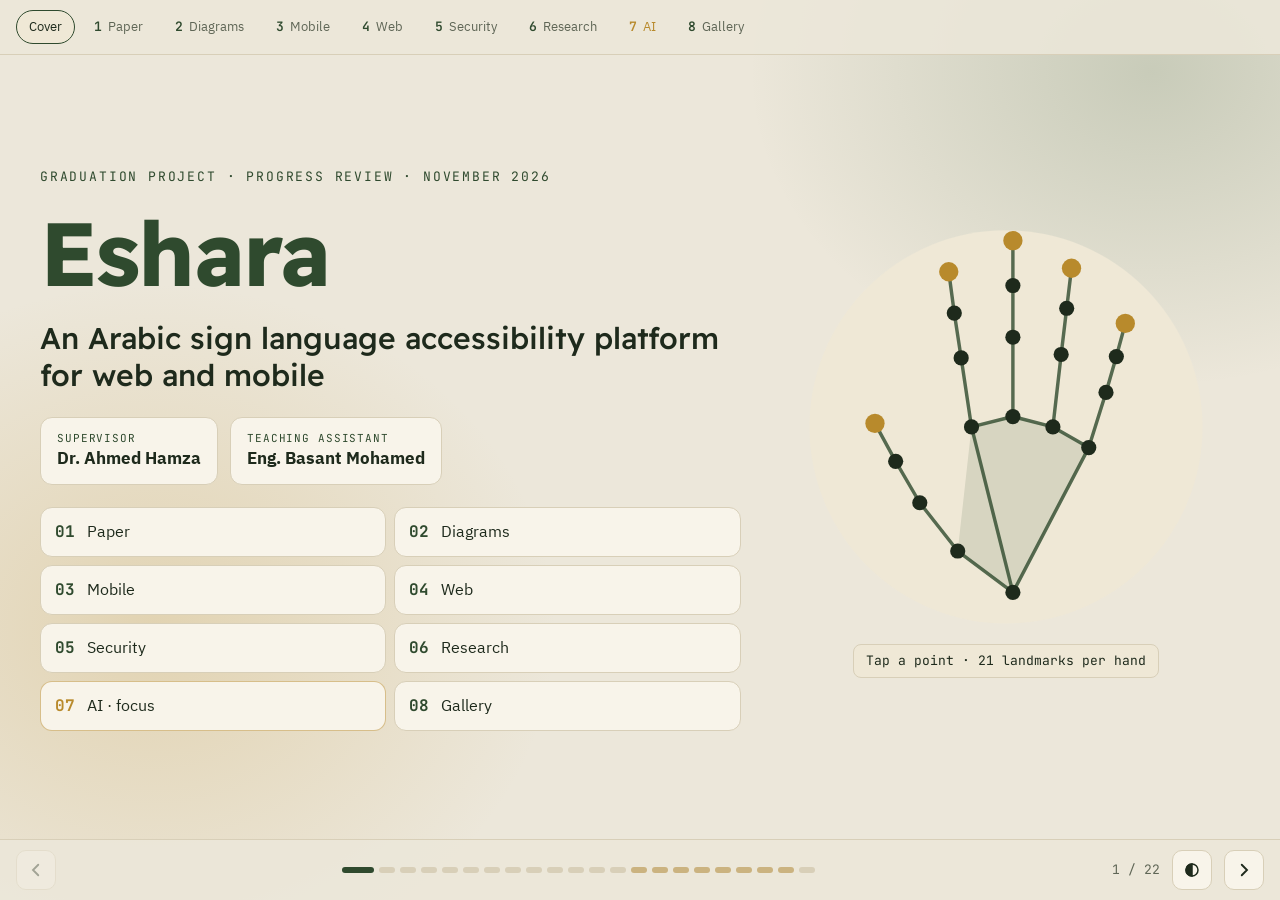
==== index.html @ 84406c4d "Upload Eshara Progress Review" ====
<!doctype html><html><head><meta charset=utf8><meta name=viewport content="width=device-width,initial-scale=1,viewport-fit=cover"><style>:root{color-scheme:light;box-sizing:border-box;padding-top:env(safe-area-inset-top,0px);padding-bottom:env(safe-area-inset-bottom,0px)}html{scroll-padding-top:env(safe-area-inset-top,0px)}body{margin:0;padding:0;font:14px -apple-system,BlinkMacSystemFont,sans-serif;background:#fff;color:#000}img{max-width:100%}[hidden]:not([hidden=until-found i]){display:none!important}</style></head><body>
<title>Eshara Progress Review</title>
<meta name="claude:viewport-fit-sides" content="cover">
<link rel="preconnect" href="https://fonts.googleapis.com">
<link rel="stylesheet" href="https://fonts.googleapis.com/css2?family=Readex+Pro:wght@400;500;600;700&family=IBM+Plex+Sans+Arabic:wght@400;500;600;700&family=JetBrains+Mono:wght@400;600&display=swap">
<style>
/* Colors and type follow the Eshara app theme (olive, gold, cream; dark mode near-black with gold). Layout: a deck of full-screen stages grouped into 7 parts; part tabs on top, control rail below. Landmark-dot motif from MediaPipe's 21 hand points. Light and dark follow the viewer setting; prints one slide per page. */
:root{
  --ink:#ECE7DA; --panel:#F8F4EA; --panel-2:#EFE8D6; --line:#D8CFB8;
  --fg:#1E2A1C; --muted:#5F6656; --teal:#2F4A2E; --teal-deep:#4A6A45; --slate:#B5AC95;
  --amber:#B88A2C; --rose:#C2412F; --paper:#FFFDF7;
  --cta:#2F4A2E; --cta-fg:#F8F4EA; --glow1:rgba(201,164,84,.30); --glow2:rgba(74,106,69,.22);
  --display:"Readex Pro","Trebuchet MS",sans-serif;
  --body:"IBM Plex Sans Arabic","Segoe UI",Arial,sans-serif;
  --mono:"JetBrains Mono","Courier New",monospace;
  color-scheme:light;
}
@media (prefers-color-scheme: dark){:root:not([data-theme="light"]){
  --ink:#0E0E0C; --panel:#181815; --panel-2:#211F1A; --line:#34322A;
  --fg:#F2EEE3; --muted:#A9A391; --teal:#A9C29A; --teal-deep:#6F8C63; --slate:#4A473C;
  --amber:#D9B865; --rose:#F0806F; --paper:#F6F1E4;
  --cta:#D9B865; --cta-fg:#15140F; --glow1:rgba(160,132,62,.30); --glow2:rgba(70,92,58,.28); color-scheme:dark}}
:root[data-theme="dark"]{
  --ink:#0E0E0C; --panel:#181815; --panel-2:#211F1A; --line:#34322A;
  --fg:#F2EEE3; --muted:#A9A391; --teal:#A9C29A; --teal-deep:#6F8C63; --slate:#4A473C;
  --amber:#D9B865; --rose:#F0806F; --paper:#F6F1E4;
  --cta:#D9B865; --cta-fg:#15140F; --glow1:rgba(160,132,62,.30); --glow2:rgba(70,92,58,.28); color-scheme:dark}
html,body{height:100%}
body{background:var(--ink);color:var(--fg);font-family:var(--body);font-size:16px;line-height:1.5;overflow:hidden}
*{box-sizing:border-box}
[hidden]{display:none!important}
button{font:inherit;color:inherit;cursor:pointer}
:focus-visible{outline:2px solid var(--amber);outline-offset:3px;border-radius:6px}
img{max-width:100%}

.deck{position:relative;height:100%;display:flex;flex-direction:column;background:radial-gradient(ellipse 45% 55% at 12% 70%,var(--glow1),transparent 70%),radial-gradient(ellipse 45% 50% at 90% 8%,var(--glow2),transparent 70%),var(--ink)}
.parts{display:flex;gap:6px;overflow-x:auto;scrollbar-width:none;border-bottom:1px solid var(--line);background:color-mix(in srgb,var(--ink) 88%,transparent);
  padding-block:10px;padding-left:max(16px,env(safe-area-inset-left,0px));padding-right:max(16px,env(safe-area-inset-right,0px))}
.parts::-webkit-scrollbar{display:none}
.part{flex:none;border:1px solid transparent;background:none;border-radius:999px;padding:6px 12px;font-size:13px;color:var(--muted);white-space:nowrap}
.part b{font-family:var(--mono);font-weight:600;margin-right:6px;color:var(--teal)}
.part:hover{border-color:var(--line)}
.part.on{background:var(--panel-2);border-color:var(--teal);color:var(--fg)}
.part.ai{color:var(--amber)}
.part.ai b{color:var(--amber)}
.stage{flex:1;position:relative;min-height:0}
.slide{position:absolute;inset:0;overflow-y:auto;overflow-x:hidden;
  padding-block:clamp(22px,4vh,52px) 32px;
  padding-left:max(16px,env(safe-area-inset-left,0px));padding-right:max(16px,env(safe-area-inset-right,0px));
  opacity:0;visibility:hidden;transform:translateY(10px);transition:opacity .4s ease,transform .4s ease,visibility 0s linear .4s}
.slide.on{opacity:1;visibility:visible;transform:none;transition:opacity .4s ease,transform .4s ease}
.wrap{max-width:1200px;margin-inline:auto;display:flex;flex-direction:column;gap:clamp(16px,2.6vh,28px);min-height:100%}
.eyebrow{font-family:var(--mono);font-size:13px;letter-spacing:.14em;text-transform:uppercase;color:var(--teal)}
.eyebrow.ai{color:var(--amber)}
h1,h2,h3{margin:0;text-wrap:balance}
h1{font-family:var(--display);font-weight:800;font-size:clamp(40px,7vw,96px);line-height:1;letter-spacing:-.02em}
h2{font-family:var(--display);font-weight:700;font-size:clamp(24px,3.3vw,42px);line-height:1.12;letter-spacing:-.01em}
h3{font-weight:700;font-size:18px}
p{margin:0}
.lede{color:var(--muted);font-size:clamp(16px,1.5vw,19px);max-width:66ch}
.muted{color:var(--muted)}
.mono{font-family:var(--mono)}
.panel{background:color-mix(in srgb,var(--panel) 82%,transparent);border:1px solid var(--line);border-radius:18px;padding:20px;min-width:0;backdrop-filter:blur(14px);-webkit-backdrop-filter:blur(14px)}
.head{display:flex;justify-content:space-between;align-items:end;gap:16px;flex-wrap:wrap}
.hint{font-family:var(--mono);font-size:12px;color:var(--muted);display:flex;gap:8px;align-items:center}
.hint::before{content:"";width:8px;height:8px;border-radius:50%;background:var(--amber);box-shadow:0 0 0 4px color-mix(in srgb,var(--amber) 18%,transparent);flex:none}
.chip{display:inline-flex;align-items:center;gap:6px;border:1px solid var(--line);background:transparent;border-radius:999px;padding:6px 12px;font-size:13px;color:var(--muted);transition:background .2s,color .2s,border-color .2s}
.chip[aria-pressed="true"]{background:var(--cta);color:var(--cta-fg);border-color:var(--cta);font-weight:700}
.chip:hover{border-color:var(--teal)}
.filters{display:flex;gap:8px;flex-wrap:wrap}
.tag{display:inline-block;font-family:var(--mono);font-size:11px;letter-spacing:.06em;text-transform:uppercase;padding:3px 8px;border-radius:999px;background:color-mix(in srgb,var(--teal) 14%,transparent);color:var(--teal);white-space:nowrap}
.tag.warn{background:color-mix(in srgb,var(--amber) 16%,transparent);color:var(--amber)}
.tag.off{background:color-mix(in srgb,var(--rose) 14%,transparent);color:var(--rose)}
.btn{background:var(--cta);color:var(--cta-fg);border:0;border-radius:10px;padding:10px 16px;font-weight:700}
.btn.ghost{background:transparent;color:var(--fg);border:1px solid var(--line)}
.btn:hover{filter:brightness(1.08)}
.btn:disabled{opacity:.4;cursor:default}
code{font-family:var(--mono);font-size:.88em;background:var(--ink);border:1px solid var(--line);padding:1px 6px;border-radius:6px;color:var(--teal);overflow-wrap:anywhere}
.g2{display:grid;grid-template-columns:1fr 1fr;gap:16px}
.g3{display:grid;grid-template-columns:repeat(3,1fr);gap:14px}
.g4{display:grid;grid-template-columns:repeat(4,1fr);gap:14px}
.g2>*,.g3>*,.g4>*{min-width:0}
@media (max-width:900px){.g3,.g4{grid-template-columns:repeat(2,1fr)}}
@media (max-width:700px){.g2,.g3,.g4{grid-template-columns:1fr}}
.shot{border-radius:12px;border:1px solid var(--line);display:block;width:100%;height:auto;background:var(--paper);cursor:zoom-in}
.cap{font-family:var(--mono);font-size:12px;color:var(--muted);margin-top:6px}

/* rail */
.rail{display:flex;align-items:center;gap:12px;border-top:1px solid var(--line);background:color-mix(in srgb,var(--ink) 88%,transparent);
  padding-block:10px calc(10px + env(safe-area-inset-bottom,0px));
  padding-left:max(16px,env(safe-area-inset-left,0px));padding-right:max(16px,env(safe-area-inset-right,0px))}
.navbtn{width:40px;height:40px;border-radius:10px;border:1px solid var(--line);background:var(--panel);display:grid;place-items:center;flex:none}
.navbtn:hover{border-color:var(--teal)}
.navbtn:disabled{opacity:.35;cursor:default}
.dots{flex:1;display:flex;gap:5px;align-items:center;justify-content:center;min-width:0;flex-wrap:wrap}
.dot{width:16px;height:6px;border-radius:3px;border:0;background:var(--line);padding:0;transition:background .25s,width .25s}
.dot.on{background:var(--teal);width:32px}
.dot.ai{background:color-mix(in srgb,var(--amber) 40%,var(--line))}
.dot.ai.on{background:var(--amber)}
.count{font-family:var(--mono);font-size:13px;color:var(--muted);min-width:60px;text-align:right}
@media (max-width:640px){.dot{width:8px}.dot.on{width:18px}}

/* cover */
.cover{display:grid;grid-template-columns:1.2fr .8fr;gap:32px;align-items:center;flex:1}
.cover>*{min-width:0}
@media (max-width:860px){.cover{grid-template-columns:1fr}}
.people{display:flex;gap:12px;flex-wrap:wrap}
.person{border:1px solid var(--line);background:var(--panel);border-radius:12px;padding:12px 16px}
.person span{display:block;font-family:var(--mono);font-size:11px;letter-spacing:.08em;text-transform:uppercase;color:var(--teal)}
.person b{font-size:17px}
.agenda{display:grid;grid-template-columns:repeat(2,1fr);gap:8px}
.agenda button{display:flex;gap:12px;align-items:baseline;text-align:left;background:var(--panel);border:1px solid var(--line);border-radius:12px;padding:12px 14px;transition:border-color .2s}
.agenda button:hover{border-color:var(--teal)}
.agenda b{font-family:var(--mono);color:var(--teal)}
.agenda .ai{border-color:color-mix(in srgb,var(--amber) 50%,transparent)}
.agenda .ai b{color:var(--amber)}
.handbox{position:relative;max-width:400px;width:100%;margin-inline:auto;padding-bottom:44px}
.handbox svg{width:100%;height:auto;display:block}
.lm{cursor:pointer}
.lm-label{position:absolute;left:50%;bottom:0;transform:translateX(-50%);font-family:var(--mono);font-size:13px;background:var(--panel-2);border:1px solid var(--line);padding:6px 12px;border-radius:8px;white-space:nowrap}

/* paper */
.paper{background:var(--paper);color:#13262B;border-radius:16px;padding:clamp(20px,3vw,40px);display:grid;grid-template-columns:1fr 1fr;gap:28px}
.paper>*{min-width:0}
@media (max-width:820px){.paper{grid-template-columns:1fr}}
.paper .ptitle{grid-column:1/-1;border-bottom:1px solid #C9D6D2;padding-bottom:18px;display:flex;flex-direction:column;gap:8px}
.paper .ptitle h2{font-family:var(--display);font-size:clamp(20px,2.4vw,30px);color:#0A1D22}
.paper .auth{font-size:14px;color:#3E5A60}
.paper h4{margin:0 0 6px;font-family:var(--mono);font-size:12px;letter-spacing:.1em;text-transform:uppercase;color:#1E7F75}
.paper p{font-size:15px;line-height:1.6;text-align:justify;hyphens:auto}
.kw{display:flex;gap:6px;flex-wrap:wrap;margin-top:10px}
.kw span{font-size:12px;border:1px solid #B9CBC6;border-radius:999px;padding:3px 9px;color:#2D4A50}
.col3{display:grid;grid-template-columns:repeat(3,1fr);gap:14px}
@media (max-width:860px){.col3{grid-template-columns:1fr}}
.col3 .panel ul{margin:8px 0 0;padding-left:18px;color:var(--muted)}
.col3 .panel li{margin:6px 0}
.col3 .num{font-family:var(--display);font-size:34px;font-weight:800;color:var(--teal);line-height:1}

/* diagrams */
.dview{background:#fff;border-radius:14px;border:1px solid var(--line);position:relative;overflow:hidden;height:clamp(320px,58vh,640px);cursor:grab;touch-action:none}
.dview.grab{cursor:grabbing}
.dview img{position:absolute;left:0;top:0;transform-origin:0 0;max-width:none;user-select:none;-webkit-user-drag:none}
.zoombar{position:absolute;right:12px;top:12px;display:flex;gap:6px;z-index:2}
.zoombar button{width:36px;height:36px;border-radius:8px;border:1px solid #c9d6d2;background:#fff;color:#0A1D22;font-weight:700}
.dtabs{display:flex;gap:6px;flex-wrap:wrap}
.d4grid{display:grid;grid-template-columns:1.5fr .5fr;gap:16px}
.d4grid>*{min-width:0}
@media (max-width:900px){.d4grid{grid-template-columns:1fr}}
.callouts{display:flex;flex-direction:column;gap:10px}
.callout{background:var(--panel);border:1px solid var(--line);border-radius:12px;padding:12px 14px;text-align:left;display:flex;flex-direction:column;gap:4px}
.callout b{font-size:15px}
.callout span{font-size:13px;color:var(--muted)}
.callout:hover,.callout.on{border-color:var(--amber)}
.legend-mini{display:flex;gap:14px;flex-wrap:wrap;font-size:12px;color:var(--muted)}

/* mobile */
.journey{display:flex;align-items:center;gap:8px;flex-wrap:wrap}
.jstep{background:var(--panel);border:1px solid var(--teal);border-radius:10px;padding:8px 14px;font-weight:700;font-size:14px}
.jarrow{color:var(--teal);font-family:var(--mono)}
.soon{border-style:dashed;border-color:var(--line);color:var(--muted);font-weight:500}
.done h3{display:flex;gap:10px;align-items:center}
.done ul{margin:8px 0 0;padding-left:18px;color:var(--muted);font-size:14px}
.done li{margin:5px 0}
.quality{display:flex;gap:16px;align-items:center;flex-wrap:wrap}
.quality .big{font-family:var(--display);font-weight:800;font-size:44px;color:var(--teal);line-height:1}
.sim{display:grid;grid-template-columns:1fr 1fr;gap:16px}
.sim>*{min-width:0}
@media (max-width:820px){.sim{grid-template-columns:1fr}}
.phone{background:var(--ink);border:1px solid var(--line);border-radius:24px;padding:18px;display:flex;flex-direction:column;gap:12px}
.cam{height:150px;border-radius:14px;background:radial-gradient(circle at 50% 45%,#3d4a33,#141410);display:grid;place-items:center;position:relative;overflow:hidden}
.cam .sign{font-size:64px;font-weight:700;color:#F2EEE3;transition:opacity .2s}
.cam .live{position:absolute;left:10px;top:10px;font-family:var(--mono);font-size:11px;color:var(--rose)}
.cam .conf{position:absolute;right:10px;top:10px;font-family:var(--mono);font-size:12px;background:rgba(0,0,0,.45);padding:2px 8px;border-radius:6px}
.textbox{min-height:54px;border-radius:12px;background:var(--panel);border:1px solid var(--line);padding:12px 14px;font-size:26px;direction:rtl;text-align:right;font-family:"IBM Plex Sans Arabic",Tahoma,sans-serif;letter-spacing:.04em}
.textbox:empty::before{content:"النص هنا";color:var(--line)}
.ask{display:flex;gap:8px;align-items:center;justify-content:space-between;background:color-mix(in srgb,var(--amber) 12%,transparent);border:1px solid color-mix(in srgb,var(--amber) 45%,transparent);border-radius:12px;padding:10px 12px;font-size:14px}
.tools-row{display:flex;gap:8px}
.tools-row button{flex:1;background:var(--panel);border:1px solid var(--line);border-radius:10px;padding:8px;font-size:13px}
input[type=range]{width:100%;accent-color:var(--amber)}
.zones{display:grid;grid-template-columns:50fr 30fr 20fr;height:10px;border-radius:5px;overflow:hidden;margin-top:6px}
.zones div:nth-child(1){background:var(--line)}.zones div:nth-child(2){background:var(--amber)}.zones div:nth-child(3){background:var(--teal)}
.zl{display:grid;grid-template-columns:50fr 30fr 20fr;font-family:var(--mono);font-size:11px;color:var(--muted);margin-top:4px}
.rule{display:flex;gap:12px;align-items:flex-start;padding:10px 0;border-bottom:1px solid var(--line)}
.rule:last-child{border-bottom:0}
.rule b{display:block;font-size:15px}
.rule span{font-size:13px;color:var(--muted)}
.rule i{font-style:normal;font-family:var(--mono);color:var(--teal);font-size:13px;min-width:26px}

/* web */
.secs{display:grid;grid-template-columns:repeat(3,1fr);gap:10px}
@media (max-width:820px){.secs{grid-template-columns:1fr 1fr}}
.secbtn{background:var(--panel);border:1px solid var(--line);border-radius:12px;padding:12px;text-align:left;display:flex;flex-direction:column;gap:6px}
.secbtn[aria-pressed="true"]{border-color:var(--teal);background:var(--panel-2)}
.secbtn b{font-size:14px}
.webgrid{display:grid;grid-template-columns:.9fr 1.1fr;gap:16px}
.webgrid>*{min-width:0}
@media (max-width:900px){.webgrid{grid-template-columns:1fr}}
.states{display:flex;gap:6px;flex-wrap:wrap}


/* security */
.secgrid{display:grid;grid-template-columns:1fr 1fr;gap:16px}
.secgrid>*{min-width:0}
@media (max-width:820px){.secgrid{grid-template-columns:1fr}}
.scsteps{margin:14px 0 0;padding:0;list-style:none;counter-reset:st;display:flex;flex-direction:column;gap:8px}
.scsteps li{counter-increment:st;display:grid;grid-template-columns:30px 1fr;gap:10px;align-items:start;font-size:14px}
.scsteps li::before{content:counter(st);width:26px;height:26px;border-radius:50%;display:grid;place-items:center;font-family:var(--mono);font-size:12px;font-weight:600;background:var(--ink);border:1px solid var(--teal);color:var(--teal)}
.tm{display:grid;grid-template-columns:1fr 1fr;gap:0;border:1px solid var(--line);border-radius:14px;overflow:hidden}
@media (max-width:520px){.tm{grid-template-columns:1fr}}
.tm>div{padding:16px;display:flex;flex-direction:column;gap:6px;min-width:0}
.tm-threat{background:color-mix(in srgb,var(--rose) 8%,transparent)}
.tm-fix{background:color-mix(in srgb,var(--teal) 8%,transparent);border-left:1px solid var(--line)}
.tm b{font-size:15px}
.tm span:not(.lbl){font-size:13px;color:var(--muted)}
.lbl{font-family:var(--mono);font-size:11px;letter-spacing:.08em;text-transform:uppercase}
.lbl.c{color:var(--rose)}.lbl.f{color:var(--teal)}
.sectrack{display:grid;grid-template-columns:120px 1fr;gap:12px;padding:10px 0;border-bottom:1px solid var(--line);font-size:14px}
.sectrack:last-child{border-bottom:0}
.sectrack b{color:var(--teal);font-family:var(--mono);font-size:12px;letter-spacing:.06em;text-transform:uppercase}
.sectrack span{color:var(--muted)}
/* tables */
.tablebox{overflow-x:auto;border:1px solid var(--line);border-radius:14px}
table{border-collapse:collapse;width:100%;min-width:720px;font-size:14px}
th,td{text-align:left;padding:10px 14px;border-bottom:1px solid var(--line);vertical-align:top}
th{font-family:var(--mono);font-size:11px;letter-spacing:.08em;text-transform:uppercase;color:var(--muted);background:var(--panel)}
tr.paperrow{cursor:pointer}
tr.paperrow:hover td{background:var(--panel)}
tr.paperrow td:first-child{font-family:var(--mono);color:var(--teal)}
tr.detail td{background:var(--panel-2);color:var(--muted)}
tr.detail b{color:var(--fg)}
.pill-part{display:inline-block;font-size:11px;font-family:var(--mono);padding:2px 7px;border-radius:999px;border:1px solid var(--line);margin:2px 4px 2px 0;color:var(--muted);white-space:nowrap}
td.yes{color:var(--teal);font-weight:700}
td.no{color:var(--muted)}
td.partial{color:var(--amber)}
tr.us td{background:color-mix(in srgb,var(--teal) 8%,transparent)}
tr.us td:first-child{color:var(--amber);font-weight:700}

/* AI */
.big-row{display:flex;align-items:center;gap:clamp(16px,4vw,56px);flex-wrap:wrap}
.bignum{font-family:var(--display);font-weight:800;font-size:clamp(60px,10vw,150px);line-height:.95;font-variant-numeric:tabular-nums}
.bignum.before{color:var(--line)}
.bignum.after{color:var(--amber)}
.bcap{font-family:var(--mono);font-size:13px;color:var(--muted);margin-top:8px;letter-spacing:.06em;text-transform:uppercase}
.kpis{display:grid;grid-template-columns:repeat(4,1fr);gap:14px}
@media (max-width:900px){.kpis{grid-template-columns:repeat(2,1fr)}}
.kpi{background:var(--panel);border:1px solid var(--line);border-radius:14px;padding:16px 18px;text-align:left;transition:border-color .2s,transform .2s}
.kpi:hover{border-color:var(--amber);transform:translateY(-2px)}
.kpi.hl{background:var(--cta);color:var(--cta-fg);border-color:var(--cta)}
.kpi.hl .klabel{color:var(--cta-fg)}
.klabel{font-size:13px;color:var(--muted)}
.kval{font-family:var(--display);font-weight:700;font-size:clamp(24px,2.8vw,36px);line-height:1.15;font-variant-numeric:tabular-nums}
.dash{display:grid;grid-template-columns:1.4fr 1fr 1fr;gap:14px}
.dash>*{min-width:0}
@media (max-width:980px){.dash{grid-template-columns:1fr}}
.ptl{display:flex;justify-content:space-between;align-items:center;gap:10px;flex-wrap:wrap;margin-bottom:14px}
.bars{display:flex;flex-direction:column;gap:14px}
.bar-row{display:grid;gap:6px}
.bar-top{display:flex;justify-content:space-between;gap:12px;font-size:14px}
.bar-top b{font-family:var(--mono);font-weight:600;font-variant-numeric:tabular-nums}
.track{height:14px;border-radius:7px;background:var(--ink);overflow:hidden}
.fill{height:100%;border-radius:7px;width:0;transition:width .8s cubic-bezier(.2,.8,.2,1)}
.donut-wrap{display:flex;gap:18px;align-items:center;flex-wrap:wrap}
.donut-wrap svg{width:150px;height:150px;flex:none}
.seg{cursor:pointer;transition:stroke-width .2s,opacity .2s}
.legend{display:flex;flex-direction:column;gap:8px;min-width:0}
.legend button{display:flex;gap:10px;align-items:center;background:none;border:0;padding:4px 6px;border-radius:8px;text-align:left}
.legend button:hover,.legend button.on{background:var(--panel-2)}
.sw{width:12px;height:12px;border-radius:3px;flex:none}
.acc svg{width:100%;height:auto;display:block}
.pipe{display:grid;grid-template-columns:repeat(5,1fr);gap:10px}
@media (max-width:820px){.pipe{grid-template-columns:repeat(2,1fr)}}
.stagebtn{background:var(--panel);border:1px solid var(--line);border-radius:14px;padding:14px;text-align:left;display:flex;flex-direction:column;gap:6px;position:relative}
.stagebtn .n{font-family:var(--mono);font-size:12px;color:var(--amber)}
.stagebtn b{font-size:16px}
.stagebtn span{font-size:13px;color:var(--muted)}
.stagebtn[aria-pressed="true"]{border-color:var(--amber);background:var(--panel-2)}
.how-body{display:grid;grid-template-columns:.8fr 1.2fr;gap:16px}
.how-body>*{min-width:0}
@media (max-width:820px){.how-body{grid-template-columns:1fr}}
.vec{display:grid;grid-template-columns:repeat(21,1fr);gap:3px;margin-top:12px}
.cell{aspect-ratio:1;border-radius:3px;background:var(--ink);border:1px solid var(--line);transition:background .2s}
.cell.l{background:color-mix(in srgb,var(--teal) 25%,transparent)}
.cell.on{background:var(--amber);border-color:var(--amber)}
.vec-legend{display:flex;gap:16px;flex-wrap:wrap;font-size:13px;color:var(--muted);margin-top:10px}
.arch{display:grid;grid-template-columns:1.3fr .7fr;gap:16px}
.arch>*{min-width:0}
@media (max-width:900px){.arch{grid-template-columns:1fr}}
.net svg{width:100%;height:auto;display:block}
.layer{cursor:pointer}
.fact{display:flex;justify-content:space-between;gap:12px;padding:9px 0;border-bottom:1px solid var(--line);font-size:15px}
.fact:last-child{border-bottom:0}
.fact b{font-family:var(--mono);font-weight:600;text-align:right}
.srcnum{font-family:var(--display);font-weight:800;font-size:clamp(40px,5vw,60px);line-height:1;font-variant-numeric:tabular-nums}
.note{display:flex;gap:12px;align-items:flex-start;border-left:3px solid var(--amber);padding:6px 0 6px 14px;color:var(--muted);max-width:86ch}
.steps{display:grid;grid-template-columns:repeat(9,1fr);gap:6px}
@media (max-width:900px){.steps{grid-template-columns:repeat(3,1fr)}}
.stepbtn{background:var(--panel);border:1px solid var(--line);border-radius:12px;padding:12px 8px;display:flex;flex-direction:column;align-items:center;gap:6px;font-size:12px;color:var(--muted);text-align:center;min-width:0}
.stepbtn .sn{width:34px;height:34px;border-radius:50%;display:grid;place-items:center;font-family:var(--mono);font-weight:600;font-size:14px;background:var(--ink);border:1px solid var(--line);color:var(--fg)}
.stepbtn[aria-pressed="true"]{border-color:var(--amber);color:var(--fg)}
.stepbtn[aria-pressed="true"] .sn{background:var(--cta);color:var(--cta-fg);border-color:var(--cta)}
.step-detail{display:grid;grid-template-columns:auto 1fr;gap:20px;align-items:start}
.step-detail .bign{font-family:var(--display);font-weight:800;font-size:60px;line-height:1;color:var(--amber)}
.step-detail ul{margin:8px 0 0;padding-left:18px;color:var(--muted)}
.step-detail li{margin:4px 0}
.stack{display:flex;gap:8px;flex-wrap:wrap}
.probs{display:grid;grid-template-columns:repeat(auto-fit,minmax(250px,1fr));gap:12px}
.prob{background:var(--panel);border:1px solid var(--line);border-radius:14px;padding:18px;text-align:left;display:flex;flex-direction:column;gap:10px}
.prob:hover{border-color:var(--amber)}
.prob .q{font-weight:700;font-size:16px}
.prob .ans{display:none;flex-direction:column;gap:8px;font-size:14px}
.prob.open .ans{display:flex}
.prob.open{border-color:var(--amber)}
.prob .lbl{font-family:var(--mono);font-size:11px;letter-spacing:.08em;text-transform:uppercase}
.prob .lbl.c{color:var(--rose)}
.prob .lbl.f{color:var(--teal)}
.prob .more{font-family:var(--mono);font-size:12px;color:var(--muted)}
.todo{display:flex;flex-direction:column;gap:10px}
.todo label{display:flex;gap:12px;align-items:flex-start;background:var(--panel);border:1px solid var(--line);border-radius:12px;padding:14px 16px;cursor:pointer}
.todo input{width:20px;height:20px;accent-color:var(--teal);flex:none;margin-top:2px}
.todo input:checked+span{color:var(--muted);text-decoration:line-through}
.progress{height:8px;background:var(--ink);border-radius:4px;overflow:hidden;border:1px solid var(--line)}
.progress div{height:100%;background:var(--teal);width:0;transition:width .4s}
.caveat{background:color-mix(in srgb,var(--amber) 8%,transparent);border:1px solid color-mix(in srgb,var(--amber) 45%,transparent);border-radius:14px;padding:22px;display:flex;flex-direction:column;gap:10px}
.caveat b{font-family:var(--display);font-size:21px;color:var(--amber)}

/* gallery */
.gal{columns:4 220px;column-gap:14px}
.gal figure{break-inside:avoid;margin:0 0 14px}
.lightbox{position:fixed;inset:0;background:rgba(8,8,6,.9);display:flex;flex-direction:column;align-items:center;justify-content:center;gap:12px;z-index:50;
  padding:max(16px,env(safe-area-inset-top,0px)) max(16px,env(safe-area-inset-right,0px)) max(16px,env(safe-area-inset-bottom,0px)) max(16px,env(safe-area-inset-left,0px))}
.lightbox img{max-height:82vh;max-width:100%;border-radius:10px;background:var(--paper)}
.lightbox .lbbar{display:flex;gap:10px;align-items:center}

@media (prefers-reduced-motion:reduce){*{transition:none!important;animation:none!important}}

/* print: one slide per page, everything expanded */
@page{size:1600px 900px;margin:0}
@media print{
  html,body{height:auto;overflow:visible;background:var(--ink);-webkit-print-color-adjust:exact;print-color-adjust:exact}
  .parts,.rail,.no-print,.zoombar,.hint{display:none!important}
  .deck,.stage{display:block;height:auto}
  .slide{position:relative;inset:auto;opacity:1!important;visibility:visible!important;transform:none!important;height:900px;overflow:hidden;page-break-after:always;break-after:page;padding:40px 56px}
  .handbox svg{max-height:360px}
  .cover .handbox svg{max-height:520px}
  .slide.print-skip{display:none}
  .wrap{min-height:0;gap:14px}
  .prob .ans{display:flex}.prob .more{display:none}
  .dview{height:700px;cursor:default}
}
</style>

<div class="deck">
  <nav class="parts" id="parts" aria-label="Parts"></nav>
  <main class="stage" id="stage">

<!-- ===================== COVER ===================== -->
<section class="slide" data-part="0" aria-label="Cover">
  <div class="wrap">
    <div class="cover">
      <div style="display:flex;flex-direction:column;gap:22px">
        <p class="eyebrow">Graduation project · progress review · November 2026</p>
        <h1 style="color:var(--teal)">Eshara</h1>
        <p style="font-family:var(--display);font-weight:500;font-size:clamp(20px,2.4vw,30px);line-height:1.25">An Arabic sign language accessibility platform for web and mobile</p>
        <div class="people">
          <div class="person"><span>Supervisor</span><b>Dr. Ahmed Hamza</b></div>
          <div class="person"><span>Teaching assistant</span><b>Eng. Basant Mohamed</b></div>
        </div>
        <div class="agenda no-print" id="agenda"></div>
      </div>
      <div class="handbox">
        <svg id="hand1" viewBox="0 100 580 600" role="img" aria-label="The 21 hand landmarks MediaPipe extracts"></svg>
        <div class="lm-label" id="lmLabel1">Tap a point · 21 landmarks per hand</div>
      </div>
    </div>
  </div>
</section>

<!-- ===================== 1 PAPER ===================== -->
<section class="slide" data-part="1" aria-label="Paper: abstract">
  <div class="wrap">
    <p class="eyebrow">Part 1 · Paper</p>
    <div class="paper">
      <div class="ptitle">
        <h2>Eshara: Bidirectional Arabic Sign Language Communication with Landmark-Based Recognition on Web and Mobile</h2>
        <p class="auth">Eshara team · Supervised by Dr. Ahmed Hamza · Teaching assistant Eng. Basant Mohamed</p>
      </div>
      <div>
        <h4>Abstract</h4>
        <p>Deaf and hard-of-hearing Arabic speakers still lack everyday tools that translate between Arabic sign language and spoken or written Arabic. Eshara is a web and mobile platform that translates in both directions: sign to text through the camera, and text or voice to sign through an animated avatar, with a dictionary, gamified learning, chat and an emergency mode in its design.</p>
        <p style="margin-top:12px">Recognition runs on hand landmarks rather than raw images. MediaPipe extracts 21 points per hand, and a compact multilayer perceptron classifies the resulting 126-value vector into 31 Arabic letters.</p>
      </div>
      <div>
        <h4>Results so far</h4>
        <p>Trained on the public ArASL images combined with 30,400 landmark samples the team recorded with a purpose-built collection tool, the letter model reaches 93.3% accuracy on a held-out test set and trains in 10 to 15 minutes on a CPU. The Flutter app already uses it for live, letter-by-letter sign-to-text translation, and the web app delivers the full interface with mocked services.</p>
        <h4 style="margin-top:16px">Keywords</h4>
        <div class="kw"><span>Arabic Sign Language</span><span>MediaPipe</span><span>Hand landmarks</span><span>MLP</span><span>Accessibility</span><span>Flutter</span><span>Next.js</span></div>
      </div>
    </div>
  </div>
</section>

<section class="slide" data-part="1" aria-label="Paper: problem, approach, contributions">
  <div class="wrap">
    <div><p class="eyebrow">Part 1 · Paper</p><h2>Problem, approach and contributions</h2></div>
    <div class="col3">
      <div class="panel"><div class="num">01</div><h3 style="margin-top:10px">Problem</h3>
        <ul><li>Communication between deaf and hearing people depends on interpreters who are rarely available</li><li>Arabic sign language tools are few, and most published systems are research prototypes, not daily apps</li><li>Arabic datasets come from few signers and mostly from Saudi or unified sign language</li></ul></div>
      <div class="panel"><div class="num">02</div><h3 style="margin-top:10px">Approach</h3>
        <ul><li>Landmarks instead of pixels, so recognition stays light enough for real-time use</li><li>One shared AI service used by a Flutter app and a Next.js web app</li><li>Our own data collection tool to grow the dataset beyond public images</li></ul></div>
      <div class="panel"><div class="num">03</div><h3 style="margin-top:10px">Contributions</h3>
        <ul><li>A working sign-to-text pipeline from camera to letters, connected to a trained model</li><li>A team dataset of 30,400 landmark samples across 31 letters</li><li>A complete UX specification: 10 user-flow diagrams, Kids Mode and emergency flows</li></ul></div>
    </div>
  </div>
</section>

<!-- ===================== 2 DIAGRAMS ===================== -->
<section class="slide" data-part="2" aria-label="Key diagram: sign to text">
  <div class="wrap">
    <div class="head"><div><p class="eyebrow">Part 2 · Diagrams · the key flow</p><h2>Diagram 4: sign to text, camera recognition</h2></div><p class="hint">Drag to pan, scroll or use + − to zoom</p></div>
    <div class="d4grid">
      <div class="dview" id="dview4" data-src="img/flow/d6.svg">
        <div class="zoombar"><button data-z="in" aria-label="Zoom in">+</button><button data-z="out" aria-label="Zoom out">−</button><button data-z="fit" aria-label="Fit">⤢</button></div>
      </div>
      <div class="callouts" id="d4callouts"></div>
    </div>
  </div>
</section>

<section class="slide" data-part="2" aria-label="All diagrams">
  <div class="wrap">
    <div class="head"><div><p class="eyebrow">Part 2 · Diagrams</p><h2>User flows across the platform</h2></div>
      <div class="legend-mini"><span>◇ decision</span><span>▭▭ link to another diagram</span><span>- - planned / future</span></div></div>
    <div class="dtabs no-print" id="dtabs" role="group" aria-label="Choose a diagram"></div>
    <div class="dview" id="dviewAll">
      <div class="zoombar"><button data-z="in" aria-label="Zoom in">+</button><button data-z="out" aria-label="Zoom out">−</button><button data-z="fit" aria-label="Fit">⤢</button></div>
    </div>
    <p class="muted" id="dnote" style="font-size:14px"></p>
  </div>
</section>

<!-- ===================== 3 MOBILE ===================== -->
<section class="slide" data-part="3" aria-label="Mobile: status">
  <div class="wrap">
    <div><p class="eyebrow">Part 3 · Mobile app · status now</p><h2>The full user journey runs end to end</h2></div>
    <div class="panel" style="display:flex;flex-direction:column;gap:14px">
      <div class="journey">
        <span class="jstep">Splash</span><span class="jarrow">→</span><span class="jstep">Welcome</span><span class="jarrow">→</span><span class="jstep">Log in / Sign up</span><span class="jarrow">→</span><span class="jstep">Home</span><span class="jarrow">→</span><span class="jstep" style="background:var(--cta);color:var(--cta-fg);border-color:var(--cta)">Sign to text · live AI</span>
      </div>
      <p class="muted" style="font-size:14px">Sign-to-text works letter by letter and is connected to the real AI model. The other sections are shown as “coming soon” pages.</p>
    </div>
    <div class="g3 done">
      <div class="panel"><h3><span class="tag">Design</span></h3><ul><li>Eshara glassmorphism system in light and dark, following the phone setting</li><li>Right-to-left layout with Readex Pro and IBM Plex Sans Arabic</li><li>A welcome character that waves “أهلًا”</li></ul></div>
      <div class="panel"><h3><span class="tag">Accounts</span></h3><ul><li>Login, kids login, and the first sign-up step (date of birth; under 13 becomes a kids account)</li><li>API layer ready: secure token storage, automatic refresh, Arabic error messages</li><li>Runs on test data until the backend is connected</li></ul></div>
      <div class="panel"><h3><span class="tag">Home</span></h3><ul><li>Matches the design: greeting, SOS, day streak and XP, translation cards, daily challenge</li><li>Animated glass navigation bar with 5 tabs; translate is the big center button (order changed by Ahmed)</li></ul></div>
    </div>
    <div class="panel quality"><span class="big">41</span><div><b>automated tests passing</b><p class="muted" style="font-size:14px"><code>flutter analyze</code> reports no issues</p></div></div>
  </div>
</section>

<section class="slide" data-part="3" aria-label="Mobile: sign to text">
  <div class="wrap">
    <div class="head"><div><p class="eyebrow">Part 3 · Mobile app · most important feature</p><h2>How sign-to-text behaves on the phone</h2></div><p class="hint">Move the confidence slider and try the buttons</p></div>
    <div class="sim">
      <div class="phone">
        <div class="cam"><span class="live">● LIVE · auto-reading</span><span class="conf" id="confTag">92%</span><span class="sign" id="camSign">م</span></div>
        <div>
          <label for="conf" class="mono muted" style="font-size:12px">Model confidence for the current sign</label>
          <input type="range" id="conf" min="0" max="100" value="92">
          <div class="zones" aria-hidden="true"><div></div><div></div><div></div></div>
          <div class="zl" aria-hidden="true"><span>0–50</span><span>50–80 · ask</span><span>80+ · write</span></div>
        </div>
        <div class="ask" id="ask" hidden><span>Is this letter correct? <b id="askL">م</b></span><span style="display:flex;gap:6px"><button class="btn" id="yes" style="padding:6px 12px">Yes</button><button class="btn ghost" id="no" style="padding:6px 12px">No</button></span></div>
        <div class="textbox" id="tbox" aria-live="polite"></div>
        <div style="display:flex;gap:8px;flex-wrap:wrap">
          <button class="btn" id="showSign">Show the sign</button>
          <button class="btn ghost" id="lower">Lower hand</button>
        </div>
        <div class="tools-row"><button id="tSpace">Space</button><button id="tDel">Delete letter</button><button id="tCopy">Copy</button></div>
        <p class="mono muted" id="simMsg" style="font-size:12px;min-height:18px"></p>
      </div>
      <div class="panel">
        <div class="rule"><i>01</i><div><b>Reads on its own</b><span>The camera keeps reading while it is open; nothing to press</span></div></div>
        <div class="rule"><i>02</i><div><b>Above 80%: written immediately</b><span>The letter goes straight into the text box and builds the word</span></div></div>
        <div class="rule"><i>03</i><div><b>Between 50% and 80%: asks first</b><span>“Is this letter correct?” and the user answers yes or no</span></div></div>
        <div class="rule"><i>04</i><div><b>A held hand does not repeat</b><span>Holding the same sign writes it once. To repeat it (as in “مم”), lower the hand and raise it again</span></div></div>
        <div class="rule"><i>05</i><div><b>Finds the server by itself</b><span>Discovers the AI server on the same Wi-Fi, with a manual address as a fallback</span></div></div>
        <div class="rule"><i>06</i><div><b>No demo mode</b><span>Without a server, no letter is ever written</span></div></div>
      </div>
    </div>
  </div>
</section>

<!-- ===================== 4 WEB ===================== -->
<section class="slide" data-part="4" aria-label="Web: landing page">
  <div class="wrap">
    <div class="head"><div><p class="eyebrow">Part 4 · Web</p><h2>Landing page: 9 sections, Arabic and English, light and dark</h2></div>
      <div class="legend-mini"><span class="tag">Implemented</span><span class="tag warn">Demo / mock</span><span class="tag off">Not connected</span></div></div>
    <div class="webgrid">
      <div class="secs" id="secs"></div>
      <figure style="margin:0"><img class="shot" id="secShot" src="img/web/hero.jpg" alt="Landing page section" loading="lazy"><figcaption class="cap" id="secCap"></figcaption></figure>
    </div>
  </div>
</section>

<section class="slide" data-part="4" aria-label="Web: app and translate page">
  <div class="wrap">
    <div class="head"><div><p class="eyebrow">Part 4 · Web</p><h2>The web app: home and the translate workspace</h2></div><p class="hint">Click a state to see its screen</p></div>
    <div class="webgrid">
      <div style="display:flex;flex-direction:column;gap:14px">
        <div class="panel">
          <h3>Camera tab · <span class="muted" style="font-weight:500">sign to text</span></h3>
          <div class="states" id="camStates" style="margin-top:10px"></div>
          <p class="muted" id="camText" style="font-size:14px;margin-top:10px;min-height:60px"></p>
        </div>
        <div class="panel">
          <h3>Text / voice tab · <span class="muted" style="font-weight:500">text to sign</span></h3>
          <ul style="margin:8px 0 0;padding-left:18px;color:var(--muted);font-size:14px">
            <li>Arabic input up to 200 characters with a live counter; browser speech recognition for voice <span class="tag">Implemented</span></li>
            <li>3D avatar stage in Three.js, falls back to an image without WebGL <span class="tag warn">Demo</span></li>
            <li>Sign timeline chips, playback speed 0.5× / 1× / 1.5×, suggested phrases</li>
          </ul>
        </div>
        <div class="note"><span>The interface is complete and responsive, but it is not yet connected to the .NET backend or the AI service: home history, progress and the camera transcript use built-in sample data.</span></div>
      </div>
      <figure style="margin:0"><img class="shot" id="camShot" src="img/web/cam-live.jpg" alt="Web translate page" loading="lazy"><figcaption class="cap" id="camCap"></figcaption></figure>
    </div>
  </div>
</section>

<!-- ===================== 5 SECURITY ===================== -->
<section class="slide" data-part="5" aria-label="Security: scenarios">
  <div class="wrap">
    <div class="head"><div><p class="eyebrow">Part 5 · Security</p><h2>Six security scenarios across the platform</h2></div><p class="hint">Pick a scenario</p></div>
    <p class="lede" style="font-size:16px">Goal: protect user data and enforce access control on the server. Each track (web frontend, backend, AI) has its own rules to implement; security testing runs across all features once the system is integrated.</p>
    <div class="dtabs no-print" id="secTabs" role="group" aria-label="Choose a scenario"></div>
    <div class="secgrid">
      <div class="panel">
        <h3 id="scTitle"></h3>
        <p class="muted" id="scWhat" style="font-size:14px;margin-top:4px"></p>
        <ol class="scsteps" id="scSteps"></ol>
      </div>
      <div style="display:flex;flex-direction:column;gap:12px;min-width:0">
        <div class="tm"><div class="tm-threat"><span class="lbl c">Threat</span><b id="scThreat"></b><span id="scThreatD"></span></div><div class="tm-fix"><span class="lbl f">Mitigation</span><b id="scFix"></b><span id="scFixD"></span></div></div>
        <div class="panel" id="scTracks"></div>
      </div>
    </div>
  </div>
</section>

<section class="slide" data-part="5" aria-label="Security: testing checklist">
  <div class="wrap">
    <div class="head"><div><p class="eyebrow">Part 5 · Security</p><h2>Testing checklist: 15 checks after integration</h2></div>
      <div class="filters no-print" id="chkFilters" role="group" aria-label="Filter checks"></div></div>
    <div class="g4" style="grid-template-columns:repeat(3,1fr)">
      <div class="panel"><b class="srcnum" style="font-size:44px;color:var(--amber)">15</b><p class="muted" style="font-size:14px">checks, all <b style="color:var(--fg)">pending integration</b>; run by the security lead</p></div>
      <div class="panel"><h3>Already in the mobile app</h3><p class="muted" style="font-size:14px;margin-top:6px">Secure token storage and automatic token refresh in the API layer (Part 3)</p></div>
      <div class="panel"><h3>Already in the AI design</h3><p class="muted" style="font-size:14px;margin-top:6px">Landmarks are extracted on the device and only features reach the AI service (Diagram 4)</p></div>
    </div>
    <div class="tablebox"><table><thead><tr><th style="width:40px">#</th><th>Rule to verify</th><th>Scenario</th><th>Test</th><th>Status</th></tr></thead><tbody id="chkBody"></tbody></table></div>
  </div>
</section>

<!-- ===================== 6 RESEARCH ===================== -->
<section class="slide" data-part="6" aria-label="Research: literature review">
  <div class="wrap">
    <div class="head"><div><p class="eyebrow">Part 6 · Research</p><h2>Literature review: 10 papers</h2></div>
      <p class="muted" style="font-size:13px;max-width:46ch">Filtered by: published 2021 or later · indexed journal, Q1/Q2 first · well cited · tied to a model or dataset in our plan</p></div>
    <div class="filters no-print" id="litFilters" role="group" aria-label="Filter by plan part"></div>
    <div class="tablebox">
      <table><thead><tr><th style="width:40px">#</th><th>Paper</th><th>Venue · year</th><th>Metrics</th><th>Plan part</th></tr></thead><tbody id="litBody"></tbody></table>
    </div>
    <p class="muted" style="font-size:12px">Click a row for its dataset, model, contribution and limitation. IF and CiteScore are approximate and still being checked in JCR and Scopus.</p>
  </div>
</section>

<section class="slide" data-part="6" aria-label="Research: comparison">
  <div class="wrap">
    <div><p class="eyebrow">Part 6 · Research</p><h2>How Eshara compares with the closest work</h2></div>
    <div class="tablebox">
      <table>
        <thead><tr><th>System</th><th>Input</th><th>Recognizes</th><th>Landmarks</th><th>Real-time app</th><th>Unseen-signer test</th><th>Arabic variety</th></tr></thead>
        <tbody>
          <tr class="us"><td>Eshara (ours)</td><td>MediaPipe hands, 126 values</td><td>31 letters</td><td class="yes">Yes</td><td class="yes">Yes, Flutter app</td><td class="partial">Planned</td><td>Team data + ArASL</td></tr>
          <tr><td>Paper 2 · Alyami 2024</td><td>Hands + face keypoints</td><td>100 words</td><td class="yes">Yes</td><td class="no">No</td><td class="partial">Yes, big gap</td><td>KArSL (Saudi/unified)</td></tr>
          <tr><td>Paper 3 · Podder 2023</td><td>RGB video frames</td><td>Words</td><td class="no">Crops only</td><td class="no">No</td><td class="yes">Yes</td><td>Arabic</td></tr>
          <tr><td>Paper 4 · Alshanik 2026</td><td>Hands, face, body (255)</td><td>112 words</td><td class="yes">Yes</td><td class="no">No</td><td class="no">Not reported</td><td>KArSL</td></tr>
          <tr><td>Paper 5 · Alharthi 2023</td><td>Images</td><td>32 letters</td><td class="no">No</td><td class="no">No</td><td class="no">Not reported</td><td>ArSL2018</td></tr>
          <tr><td>Paper 6 · Mosa 2023</td><td>Text and speech</td><td>Text → gloss → avatar</td><td class="no">n/a</td><td class="yes">Yes, Flutter</td><td class="no">n/a</td><td>Egyptian</td></tr>
        </tbody>
      </table>
    </div>
    <div class="g3">
      <div class="panel"><h3>Where we stand out</h3><p class="muted" style="font-size:14px;margin-top:6px">A real-time mobile app on landmarks, with our own growing dataset; most papers stop at offline accuracy.</p></div>
      <div class="panel"><h3>Where we lag</h3><p class="muted" style="font-size:14px;margin-top:6px">Letters only so far, and no unseen-signer evaluation yet; papers 2 and 3 show this is where accuracy drops.</p></div>
      <div class="panel"><h3>What to add</h3><p class="muted" style="font-size:14px;margin-top:6px">A Metrics column against paper 5 on ArSL2018, and a stronger landmarks-based letters paper in a Q1/Q2 journal.</p></div>
    </div>
  </div>
</section>

<!-- ===================== 6 AI ===================== -->
<section class="slide" data-part="7" aria-label="AI: headline result">
  <div class="wrap">
    <div><p class="eyebrow ai">Part 7 · AI · headline result</p><h2>First training run of the letter model · 1 Nov 2026</h2></div>
    <div style="flex:1;display:flex;flex-direction:column;justify-content:center;gap:26px">
      <div class="big-row">
        <div><div class="bignum before">0%</div><div class="bcap">Before training</div></div>
        <svg width="110" height="40" viewBox="0 0 120 40" aria-hidden="true"><path d="M0 20 H100" style="stroke:var(--amber)" stroke-width="4" fill="none"/><path d="M92 6 L114 20 L92 34" style="stroke:var(--amber)" stroke-width="4" fill="none" stroke-linejoin="round"/></svg>
        <div><div class="bignum after" id="counter">93.3%</div><div class="bcap">Accuracy on the test set</div></div>
      </div>
      <div class="no-print"><button class="btn ghost" id="replay">Replay count</button></div>
      <div class="g2">
        <div class="panel"><b style="font-family:var(--display);font-size:26px;color:var(--teal);display:block">+30,400</b><p class="muted">landmark samples the team recorded on camera with SignCollector</p></div>
        <div class="panel"><b style="font-family:var(--display);font-size:26px;color:var(--teal);display:block">32 → 31</b><p class="muted">classes, after merging the two duplicate folders for the letter ي (ya / yaa)</p></div>
      </div>
    </div>
  </div>
</section>

<section class="slide" data-part="7" aria-label="AI: dashboard">
  <div class="wrap">
    <div class="head"><div><p class="eyebrow ai">Part 7 · AI · dashboard</p><h2>Letter model at a glance</h2></div><p class="hint">Click a tile or a chart</p></div>
    <div class="kpis" id="kpis">
      <button class="kpi hl" data-info="Best validation accuracy during training, on the 15% validation split."><div class="klabel">Validation accuracy</div><div class="kval">92.9%</div></button>
      <button class="kpi" data-info="Arabic letters after merging the two ي classes."><div class="klabel">Classes</div><div class="kval">31</div></button>
      <button class="kpi" data-info="A full run on a regular CPU; no GPU needed."><div class="klabel">Training time</div><div class="kval">10–15 min</div></button>
      <button class="kpi" data-info="Estimated share of usable training data that came from the team rather than ArASL."><div class="klabel">Team share of data</div><div class="kval">≈68%</div></button>
    </div>
    <p class="muted" id="kinfo" aria-live="polite" style="font-size:14px">Best validation accuracy during training, on the 15% validation split.</p>
    <div class="dash">
      <div class="panel">
        <div class="ptl"><h3>Data sources</h3><div class="filters no-print" role="group" aria-label="Bar mode"><button class="chip" aria-pressed="true" data-mode="count">Samples</button><button class="chip" aria-pressed="false" data-mode="share">Share of usable</button></div></div>
        <div class="bars" id="srcBars"></div>
        <p class="muted" style="font-size:12px;margin-top:12px">Usable ArASL is an estimate: MediaPipe found a hand in about 26% of a 150-image sample.</p>
      </div>
      <div class="panel"><div class="ptl"><h3>Data split</h3></div>
        <div class="donut-wrap"><svg viewBox="0 0 160 160" id="donut" role="img" aria-label="Train 75%, validation 15%, test 10%"></svg><div class="legend" id="legend"></div></div></div>
      <div class="panel acc"><div class="ptl"><h3>Accuracy</h3><span class="tag warn">Nov 1 run</span></div>
        <svg viewBox="0 0 300 150" id="accChart" role="img" aria-label="Validation 92.9%, test 93.3%"></svg></div>
    </div>
  </div>
</section>

<section class="slide" data-part="7" aria-label="AI: how it works">
  <div class="wrap">
    <div><p class="eyebrow ai">Part 7 · AI · pipeline</p><h2>From a hand on camera to a letter</h2></div>
    <div class="pipe" id="pipe"></div>
    <div class="how-body">
      <div class="panel handbox" style="max-width:none"><svg id="hand2" viewBox="0 100 580 600" role="img" aria-label="Hand landmarks linked to the input vector"></svg><div class="lm-label" id="lmLabel2">Tap a point to see its 3 numbers</div></div>
      <div class="panel">
        <h3 id="stageTitle">Stage</h3>
        <p class="muted" id="stageText" style="min-height:66px"></p>
        <div class="vec" id="vec" aria-label="126-number input vector"></div>
        <div class="vec-legend"><span>Top 3 rows: hand 1 (x, y, z)</span><span>Bottom 3 rows: hand 2</span><span>21 × 3 × 2 = <b class="mono" style="color:var(--fg)">126</b></span></div>
      </div>
    </div>
  </div>
</section>

<section class="slide" data-part="7" aria-label="AI: architecture">
  <div class="wrap">
    <div><p class="eyebrow ai">Part 7 · AI · architecture</p><h2>A small MLP that trains on a CPU</h2></div>
    <div class="arch">
      <div class="panel net">
        <div class="ptl"><h3 id="layerTitle">LetterClassifierMLP</h3><button class="btn no-print" id="fwd">Run a forward pass</button></div>
        <svg id="net" viewBox="0 0 640 340" role="img" aria-label="Layers of 126, 512, 256, 128 and 31"></svg>
        <p class="muted" id="layerText" style="min-height:44px">Hover or tap a layer. The diagram shows a sample of neurons, not all of them.</p>
      </div>
      <div class="panel">
        <h3>Training setup</h3>
        <div class="fact"><span>Input</span><b>126 numbers</b></div>
        <div class="fact"><span>Hidden layers</span><b>512 → 256 → 128</b></div>
        <div class="fact"><span>Per layer</span><b>GELU · BatchNorm · Dropout</b></div>
        <div class="fact"><span>Output</span><b>31 letters</b></div>
        <div class="fact"><span>Split</span><b>75 / 15 / 10</b></div>
        <div class="fact"><span>Epochs</span><b>up to 60, stop after 12 flat</b></div>
        <div class="fact"><span>Saved as</span><b>best_letter_model.pt</b></div>
      </div>
    </div>
  </div>
</section>

<section class="slide" data-part="7" aria-label="AI: data">
  <div class="wrap">
    <div><p class="eyebrow ai">Part 7 · AI · data</p><h2>Two sources across 31 letters</h2></div>
    <div class="g2">
      <div class="panel" style="display:flex;flex-direction:column;gap:10px">
        <span class="tag warn" style="align-self:flex-start">Team samples · Supabase</span>
        <div class="srcnum" style="color:var(--amber)">30,400</div>
        <p>samples from <b>608 rounds</b> of 50, recorded on camera with SignCollector</p>
        <p class="muted">Each sample is an <code>.npy</code> file of 126 numbers. Target: 100 samples per letter per member.</p>
      </div>
      <div class="panel" style="display:flex;flex-direction:column;gap:10px">
        <span class="tag" style="align-self:flex-start">ArASL · Kaggle</span>
        <div class="srcnum">54,049</div>
        <p>JPG images at 64×64 pixels</p>
        <div class="bars" id="funnel"></div>
        <button class="btn ghost no-print" id="funnelBtn" style="align-self:flex-start">Show what MediaPipe keeps</button>
      </div>
    </div>
    <div class="note"><span>More than half of the data that reached training came from team samples. The <code>Dataset_Ready</code> folder (67,759 images) was not used: it is a resized, re-split copy of the same ArASL images.</span></div>
  </div>
</section>

<section class="slide" data-part="7" aria-label="AI: training workflow">
  <div class="wrap">
    <div class="head"><div><p class="eyebrow ai">Part 7 · AI · workflow</p><h2>From collection to a trained model in 9 steps</h2></div>
      <div class="stack"><span class="tag">MediaPipe</span><span class="tag">PyTorch</span><span class="tag">OpenCV</span><span class="tag">Supabase</span><span class="tag">FastAPI</span><span class="tag">Tkinter</span><span class="tag">PyInstaller</span></div></div>
    <div class="steps no-print" id="steps"></div>
    <div class="panel step-detail" id="stepDetail" aria-live="polite"></div>
    <div class="no-print" style="display:flex;gap:10px"><button class="btn ghost" id="stepPrev">Previous step</button><button class="btn" id="stepNext">Next step</button></div>
  </div>
</section>

<section class="slide" data-part="7" aria-label="AI: problems and fixes">
  <div class="wrap">
    <div class="head"><div><p class="eyebrow ai">Part 7 · AI · problems and fixes</p><h2>What broke and how we fixed it</h2></div><button class="btn ghost no-print" id="openAll">Show all fixes</button></div>
    <div class="probs" id="probs"></div>
  </div>
</section>

<section class="slide" data-part="7" aria-label="AI: next steps">
  <div class="wrap">
    <div><p class="eyebrow ai">Part 7 · AI · next steps</p><h2>What we do next</h2></div>
    <div class="g2">
      <div class="todo" id="todo">
        <div style="display:flex;justify-content:space-between;gap:12px;align-items:center"><h3>Action items</h3><span class="mono muted" id="todoCount">0 / 5</span></div>
        <div class="progress"><div id="todoBar"></div></div>
      </div>
      <div style="display:flex;flex-direction:column;gap:16px">
        <div class="caveat"><b>Read 93.3% with care</b><p>The test set comes from the same people who collected the data. Accuracy may be lower with new signers or different lighting, so the next real test is a live session with people who never took part.</p></div>
        <div class="panel"><h3>Toward words</h3><p class="muted" style="margin-top:6px;font-size:14px">The plan’s next model recognizes words from 30-frame sequences with a Transformer on landmarks, the approach of paper 2.</p></div>
      </div>
    </div>
  </div>
</section>

<!-- ===================== 7 GALLERY ===================== -->
<section class="slide" data-part="8" aria-label="Design gallery">
  <div class="wrap">
    <div class="head"><div><p class="eyebrow">Part 8 · Design gallery</p><h2>Screens</h2></div><p class="hint">Click a screen to enlarge it</p></div>
    <div class="gal" id="gal"></div>
    <p style="font-family:var(--display);font-size:clamp(20px,2.4vw,28px);margin-top:8px">Thank you · Questions</p>
  </div>
</section>

  </main>
  <nav class="rail" aria-label="Slides">
    <button class="navbtn" id="prev" aria-label="Previous slide"><svg width="18" height="18" viewBox="0 0 24 24" fill="none" stroke="currentColor" stroke-width="2.5" stroke-linecap="round"><path d="M15 5l-7 7 7 7"/></svg></button>
    <div class="dots" id="dots"></div>
    <span class="count" id="count">1 / 1</span>
    <button class="navbtn" id="theme" aria-label="Switch light or dark theme" title="Light / dark"><svg width="18" height="18" viewBox="0 0 24 24" fill="none" stroke="currentColor" stroke-width="2"><circle cx="12" cy="12" r="8"/><path d="M12 4a8 8 0 0 0 0 16z" fill="currentColor"/></svg></button>
    <button class="navbtn" id="next" aria-label="Next slide"><svg width="18" height="18" viewBox="0 0 24 24" fill="none" stroke="currentColor" stroke-width="2.5" stroke-linecap="round"><path d="M9 5l7 7-7 7"/></svg></button>
  </nav>
</div>
<div class="lightbox" id="lb" hidden role="dialog" aria-modal="true" aria-label="Screen preview">
  <img id="lbImg" alt="">
  <div class="lbbar"><span class="mono muted" id="lbCap"></span><button class="btn" id="lbClose">Close</button></div>
</div>

<script>
(function(){
const $=s=>document.querySelector(s),$$=s=>[...document.querySelectorAll(s)];
const reduce=window.matchMedia('(prefers-reduced-motion: reduce)').matches;
const NS='http://www.w3.org/2000/svg';
const el=(t,a={},p)=>{const e=document.createElementNS(NS,t);for(const k in a){const v=a[k];if((k==='fill'||k==='stroke')&&typeof v==='string'&&v.startsWith('var('))e.style[k]=v;else e.setAttribute(k,v);}if(p)p.appendChild(e);return e;};
const esc=t=>String(t).replace(/&/g,'&amp;').replace(/</g,'&lt;').replace(/>/g,'&gt;');

/* ---------- navigation ---------- */
const PARTS=['Cover','Paper','Diagrams','Mobile','Web','Security','Research','AI','Gallery'];
const slides=$$('.slide');let cur=0;const onEnter={};
const partsNav=$('#parts');
PARTS.forEach((p,i)=>{const b=document.createElement('button');b.className='part'+(i===7?' ai':'');b.innerHTML=(i?'<b>'+i+'</b>':'')+p;b.onclick=()=>go(slides.findIndex(s=>+s.dataset.part===i));partsNav.appendChild(b);});
const ag=$('#agenda');
PARTS.slice(1).forEach((p,k)=>{const i=k+1;const b=document.createElement('button');if(i===7)b.className='ai';b.innerHTML='<b>0'+i+'</b><span>'+p+(i===7?' · focus':'')+'</span>';b.onclick=()=>go(slides.findIndex(s=>+s.dataset.part===i));ag.appendChild(b);});
slides.forEach((s,i)=>{const d=document.createElement('button');d.className='dot'+(s.dataset.part==='7'?' ai':'');d.setAttribute('aria-label','Slide '+(i+1)+': '+s.getAttribute('aria-label'));d.onclick=()=>go(i);$('#dots').appendChild(d);});
function go(i,fromHash){
  i=Math.max(0,Math.min(slides.length-1,i));
  slides.forEach((s,j)=>{s.classList.toggle('on',j===i);s.inert=j!==i;});
  $$('.dot').forEach((d,j)=>d.classList.toggle('on',j===i));
  const p=+slides[i].dataset.part;$$('.part').forEach((b,j)=>b.classList.toggle('on',j===p));
  const pb=$$('.part')[p];if(pb&&pb.scrollIntoView)pb.scrollIntoView({block:'nearest',inline:'nearest'});
  cur=i;$('#count').textContent=(i+1)+' / '+slides.length;$('#prev').disabled=i===0;$('#next').disabled=i===slides.length-1;
  slides[i].scrollTop=0;
  if(!fromHash){try{history.replaceState(null,'','#slide-'+(i+1));}catch(e){}}
  if(onEnter[i])onEnter[i]();
}
$('#theme').onclick=()=>{const r=document.documentElement;const dark=r.dataset.theme?r.dataset.theme==='dark':matchMedia('(prefers-color-scheme: dark)').matches;r.dataset.theme=dark?'light':'dark';};
$('#prev').onclick=()=>go(cur-1);$('#next').onclick=()=>go(cur+1);
document.addEventListener('keydown',e=>{
  if(!$('#lb').hidden){if(e.key==='Escape')closeLb();return;}
  if(e.target.closest('input,textarea'))return;
  if(e.key==='ArrowRight'||e.key==='PageDown'){go(cur+1);e.preventDefault();}
  else if(e.key==='ArrowLeft'||e.key==='PageUp'){go(cur-1);e.preventDefault();}
  else if(e.key==='Home')go(0);else if(e.key==='End')go(slides.length-1);
});
let tx=null,ty=null;
$('#stage').addEventListener('touchstart',e=>{if(e.target.closest('.dview,input'))return;tx=e.touches[0].clientX;ty=e.touches[0].clientY;},{passive:true});
$('#stage').addEventListener('touchend',e=>{if(tx===null)return;const dx=e.changedTouches[0].clientX-tx,dy=e.changedTouches[0].clientY-ty;if(Math.abs(dx)>60&&Math.abs(dx)>Math.abs(dy)*1.5)go(cur+(dx<0?1:-1));tx=null;},{passive:true});
const idxOf=label=>slides.findIndex(s=>s.getAttribute('aria-label')===label);
function fromHash(){const m=/^#slide-(\d+)$/.exec(location.hash);return m?parseInt(m[1],10)-1:0;}
window.addEventListener('hashchange',()=>go(fromHash(),true));

/* ---------- hand ---------- */
const P=[[300,640],[220,580],[165,510],[130,450],[100,395],[240,400],[225,300],[215,235],[207,175],[300,385],[300,270],[300,195],[300,130],[358,400],[370,295],[378,228],[385,170],[410,430],[435,350],[450,298],[463,250]];
const NAMES=['WRIST','THUMB_CMC','THUMB_MCP','THUMB_IP','THUMB_TIP','INDEX_MCP','INDEX_PIP','INDEX_DIP','INDEX_TIP','MIDDLE_MCP','MIDDLE_PIP','MIDDLE_DIP','MIDDLE_TIP','RING_MCP','RING_PIP','RING_DIP','RING_TIP','PINKY_MCP','PINKY_PIP','PINKY_DIP','PINKY_TIP'];
const E=[[0,1],[1,2],[2,3],[3,4],[0,5],[5,6],[6,7],[7,8],[5,9],[9,10],[10,11],[11,12],[9,13],[13,14],[14,15],[15,16],[13,17],[17,18],[18,19],[19,20],[0,17]];
function drawHand(svg,label,onPick){
  el('circle',{cx:290,cy:400,r:285,fill:'var(--panel-2)'},svg);
  el('polygon',{points:[0,1,5,9,13,17].map(i=>P[i].join(',')).join(' '),fill:'var(--teal)','fill-opacity':.12},svg);
  E.forEach(([a,b])=>el('line',{x1:P[a][0],y1:P[a][1],x2:P[b][0],y2:P[b][1],stroke:'var(--teal)','stroke-width':5,'stroke-linecap':'round','stroke-opacity':.8},svg));
  const ds=P.map((p,i)=>{const tip=[4,8,12,16,20].includes(i);
    const c=el('circle',{cx:p[0],cy:p[1],r:tip?14:11,fill:tip?'var(--amber)':'var(--fg)',class:'lm',tabindex:0,role:'button','aria-label':'Landmark '+i+' '+NAMES[i]},svg);
    const pick=()=>{ds.forEach(d=>d.style.stroke='none');c.style.stroke='var(--teal)';c.setAttribute('stroke-width',6);label.textContent='#'+i+' · '+NAMES[i];if(onPick)onPick(i);};
    c.addEventListener('click',pick);c.addEventListener('mouseenter',pick);c.addEventListener('keydown',e=>{if(e.key==='Enter'||e.key===' '){pick();e.preventDefault();}});return c;});
}
drawHand($('#hand1'),$('#lmLabel1'));

/* ---------- diagram viewer ---------- */
function viewer(box){
  const img=document.createElement('img');img.alt='';img.draggable=false;box.appendChild(img);
  let s=1,x=0,y=0,drag=null;
  const apply=()=>{img.style.transform='translate('+x+'px,'+y+'px) scale('+s+')';};
  const fit=()=>{const bw=box.clientWidth,bh=box.clientHeight,iw=img.naturalWidth||1,ih=img.naturalHeight||1;s=Math.min(bw/iw,bh/ih)*0.96;x=(bw-iw*s)/2;y=(bh-ih*s)/2;apply();};
  const zoom=(f,cx,cy)=>{const ns=Math.max(0.05,Math.min(8,s*f));if(cx==null){cx=box.clientWidth/2;cy=box.clientHeight/2;}x=cx-(cx-x)*ns/s;y=cy-(cy-y)*ns/s;s=ns;apply();};
  img.onload=fit;
  box.addEventListener('wheel',e=>{e.preventDefault();const r=box.getBoundingClientRect();zoom(e.deltaY<0?1.15:1/1.15,e.clientX-r.left,e.clientY-r.top);},{passive:false});
  box.addEventListener('pointerdown',e=>{if(e.target.closest('.zoombar'))return;drag={px:e.clientX,py:e.clientY,x,y};box.classList.add('grab');box.setPointerCapture(e.pointerId);});
  box.addEventListener('pointermove',e=>{if(!drag)return;x=drag.x+e.clientX-drag.px;y=drag.y+e.clientY-drag.py;apply();});
  box.addEventListener('pointerup',()=>{drag=null;box.classList.remove('grab');});
  box.querySelectorAll('[data-z]').forEach(b=>b.onclick=()=>{const z=b.dataset.z;if(z==='in')zoom(1.3);else if(z==='out')zoom(1/1.3);else fit();});
  return {load:(src,alt)=>{img.alt=alt||'';if(img.getAttribute('src')===src){fit();return;}img.src=src;},fit,focus:(fx,fy,ns)=>{const bw=box.clientWidth,bh=box.clientHeight;s=ns*Math.min(bw/(img.naturalWidth||1),bh/(img.naturalHeight||1));x=bw/2-fx*(img.naturalWidth)*s;y=bh/2-fy*(img.naturalHeight)*s;apply();}};
}
const v4=viewer($('#dview4'));
const D4=[
 {t:'Camera permission state',d:'No camera, not asked, denied or granted; each path has its own help screen.',f:[0.3,0.16,2.2]},
 {t:'Model and AI service ready?',d:'Loading, unreachable (retry banner, camera stays on) or ready with a framing guide.',f:[0.52,0.45,2.2]},
 {t:'Recognizing: landmarks on the client',d:'Landmarks are extracted on the device and only features go to the AI service.',f:[0.65,0.6,2.2]},
 {t:'Input quality and confidence',d:'Low quality shows a hint; low confidence offers “Did you mean” candidates; high adds the letter.',f:[0.8,0.8,2.2]},
 {t:'Result review and history',d:'Copy, speak, edit a chip, or save to history with a toast on success or failure.',f:[0.3,0.8,2.2]}];
const co=$('#d4callouts');
const fitBtn=document.createElement('button');fitBtn.className='callout on';fitBtn.innerHTML='<b>Whole diagram</b><span>Sign to text is the core of Eshara and the flow the AI model serves.</span>';co.appendChild(fitBtn);
fitBtn.onclick=()=>{$$('#d4callouts .callout').forEach(x=>x.classList.remove('on'));fitBtn.classList.add('on');v4.fit();};
D4.forEach(c=>{const b=document.createElement('button');b.className='callout';b.innerHTML='<b>'+c.t+'</b><span>'+c.d+'</span>';b.onclick=()=>{$$('#d4callouts .callout').forEach(x=>x.classList.remove('on'));b.classList.add('on');v4.focus(c.f[0],c.f[1],c.f[2]);};co.appendChild(b);});
const DIAG=[
 ['d6','Diagram 4','Sign to text','Camera recognition: permissions, AI readiness, confidence and result review.'],
 ['d3','Diagram 1','Overall app','App launch, session check, main navigation and links to every other flow.'],
 ['d4','Diagram 2','Auth & age','Register, login, recovery and the date-of-birth age gate (under 13 is provisional pending legal review).'],
 ['d7','Diagram 5','Text & voice to sign','Typed or spoken Arabic turned into avatar signing.'],
 ['d5','Diagram 3','Kids Mode','Proposed kids experience with a guardian gate.'],
 ['d8','Diagram 6','Learning','Dictionary, lessons, practice and gamification.'],
 ['d9','Diagram 7','Chat & calls','Chat threads and calls.'],
 ['d10','Diagram 8','History','Translation history.'],
 ['d11','Diagram 9','Emergency','Emergency assistance, including guest access.'],
 ['d12','Diagram 10','Settings','Settings and profile.'],
 ['d2','Deliverable 1','Information architecture','Public, regular and Kids Mode experiences and their screens.'],
 ['d13','Deliverable 6','Dependency chain','Which features depend on which.']];
const vAll=viewer($('#dviewAll'));const dt=$('#dtabs');
function pickD(i){$$('#dtabs .chip').forEach((c,j)=>c.setAttribute('aria-pressed',j===i));const d=DIAG[i];vAll.load('img/flow/'+d[0]+'.svg',d[1]+' '+d[2]);$('#dnote').innerHTML='<b style="color:var(--fg)">'+d[1]+' · '+d[2]+'.</b> '+d[3];}
DIAG.forEach((d,i)=>{const b=document.createElement('button');b.className='chip';b.textContent=(i===0?'★ ':'')+d[2];b.onclick=()=>pickD(i);dt.appendChild(b);});
const iD4=idxOf('Key diagram: sign to text'),iDA=idxOf('All diagrams');
onEnter[iD4]=()=>v4.load('img/flow/d6.svg','Diagram 4: sign to text flow');
onEnter[iDA]=()=>{if(!$('#dviewAll img').getAttribute('src'))pickD(1);else vAll.fit();};

/* ---------- mobile simulator ---------- */
const conf=$('#conf'),tbox=$('#tbox'),msg=$('#simMsg');let held=false,pending=false;
const LETTERS=['م','ر','ح','ب','ا'];let li=0;
function zone(v){return v>=80?'write':v>=50?'ask':'none';}
conf.oninput=()=>{$('#confTag').textContent=conf.value+'%';};
$('#showSign').onclick=()=>{
  if(held){msg.textContent='Same sign still held: not repeated. Lower your hand first.';return;}
  held=true;const L=$('#camSign').textContent;const z=zone(+conf.value);
  if(z==='write'){tbox.textContent+=L;msg.textContent='Above 80%: written immediately.';}
  else if(z==='ask'){pending=true;$('#askL').textContent=L;$('#ask').hidden=false;msg.textContent='Between 50% and 80%: asking for confirmation.';}
  else{msg.textContent='Below 50%: nothing is written. Keep signing.';}
};
$('#lower').onclick=()=>{held=false;$('#ask').hidden=true;pending=false;msg.textContent='Hand lowered. The next sign counts as new.';};
$('#yes').onclick=()=>{if(pending){tbox.textContent+=$('#askL').textContent;}pending=false;$('#ask').hidden=true;msg.textContent='Confirmed and written.';};
$('#no').onclick=()=>{pending=false;$('#ask').hidden=true;msg.textContent='Rejected. Nothing written.';};
$('#tSpace').onclick=()=>{tbox.textContent+=' ';};
$('#tDel').onclick=()=>{tbox.textContent=tbox.textContent.slice(0,-1);};
$('#tCopy').onclick=()=>{const t=tbox.textContent;const done=()=>msg.textContent='Copied.';if(navigator.clipboard)navigator.clipboard.writeText(t).then(done,()=>msg.textContent='Copy is blocked here; select the text instead.');};
$('#camSign').addEventListener('click',()=>{if(held)return;li=(li+1)%LETTERS.length;$('#camSign').textContent=LETTERS[li];msg.textContent='Changed the sign on camera.';});
$('#camSign').title='Click to change the sign';

/* ---------- web ---------- */
const SECS=[['Navbar','Logo, quick links, dark theme, AR/EN switch, enter-app button','ok','hero'],['Hero','Main headline, web and store calls to action, avatar portrait','ok','hero'],['Tagline strip','Border strip with the promotional line','ok','hero'],['Demo','Simulated sign flow preview with copy and share','mock','demo'],['Features','6 cards: live translation, text to sign, dictionary, learning, chat, emergency','ok','features'],['How it works','Three numbered steps of the user journey','ok','features'],['Learning','Gamification card: XP, streak, daily challenge','ok','learning'],['Accessibility','Sign language as an independent cultural language, two-way communication','ok','accessibility'],['Download','App Store and Google Play buttons with a generated QR code','ok','download']];
const ST={ok:['tag','Implemented'],mock:['tag warn','Demo / mock']};
function pickSec(i){$$('.secbtn').forEach((b,j)=>b.setAttribute('aria-pressed',j===i));const s=SECS[i];$('#secShot').src='img/web/'+s[3]+'.jpg';$('#secShot').alt=s[0]+' section';$('#secCap').textContent=s[0]+' · '+s[1];}
SECS.forEach((s,i)=>{const b=document.createElement('button');b.className='secbtn';b.innerHTML='<span class="'+ST[s[2]][0]+'" style="align-self:flex-start">'+ST[s[2]][1]+'</span><b>'+s[0]+'</b>';b.onclick=()=>pickSec(i);$('#secs').appendChild(b);});
pickSec(1);
const CAM=[['Home','app-home','Search filters the feature cards live (Ctrl K), dates and numbers follow the interface language. History and progress are sample data.','off'],['Loading','cam-loading','A spinner and a 0–100% bar simulate loading the AI model while the camera opens.','mock'],['Live','cam-live','Mirrored video with a frame guide for shoulders and hands and a red live badge.','ok'],['Transcript','cam-transcript','A timer streams a pre-written sentence word by word; copy, read aloud or save. Continuous mode repeats it.','mock'],['Dark','cam-dark','The same camera workspace in the dark theme.','ok'],['Avatar','avatar','Text tab: the avatar signs while the active timeline chip lights up.','mock'],['Phone','mobile-translate','The translate page at 390×844 on a phone viewport.','ok']];
const CS={ok:['tag','Implemented'],mock:['tag warn','Demo / mock'],off:['tag off','Not connected']};
function pickCam(i){$$('#camStates .chip').forEach((b,j)=>b.setAttribute('aria-pressed',j===i));const c=CAM[i];$('#camShot').src='img/web/'+c[1]+'.jpg';$('#camShot').alt=c[0];$('#camText').innerHTML='<span class="'+CS[c[3]][0]+'">'+CS[c[3]][1]+'</span> '+esc(c[2]);$('#camCap').textContent=c[0];}
CAM.forEach((c,i)=>{const b=document.createElement('button');b.className='chip';b.textContent=c[0];b.onclick=()=>pickCam(i);$('#camStates').appendChild(b);});
pickCam(2);

/* ---------- literature ---------- */
const PARTSL={m1:'Text → Gloss',m2:'Sign → Word',m3:'Letters',asr:'Speech → Text',data:'Data'};
const LIT=[
 [1,'KArSL: Arabic Sign Language Database — Sidig et al.','ACM TALLIP · 2021','IF ≈1.8 · CS ≈3.8 · 53 cit.',['m2','data'],'502 signs, 3 signers, 50 repetitions each, Kinect V2','HMM, CNN on a frame mosaic, attention captioning','Largest isolated Arabic word dataset; basis for the sign dictionary','3 signers only; unified/Saudi, not Egyptian'],
 [2,'Isolated ArSL Recognition Using a Transformer and Landmark Keypoints — Alyami, Luqman, Hammoudeh','ACM TALLIP · 2024','IF ≈1.8 · CS ≈3.8 · 77 cit.',['m2'],'KArSL-100 + LSA64 (Argentinian)','MediaPipe hands + face → LSTM, TCN, Transformer','Closest to our planned word model; face points help','Large gap on unseen signers; 100 words'],
 [3,'Signer-Independent ArSL Recognition Using Deep Learning — Podder et al.','Sensors · 2023','IF ≈3.5 · CS ≈8',['m2'],'RGB videos of Arabic signs (name to confirm)','MediaPipe crops → CNN-LSTM-SelfMLP, MobileNetV2 / ResNet18','Signer-independent evaluation','Video frames, heavier than landmarks on mobile'],
 [4,'ArSL Recognition with Deep Learning and Keypoint Landmarks — Alshanik et al.','ELCVIA · 2026','Unconfirmed · new',['m2'],'112 words from KArSL','255 landmark features → CNN, GRU, LSTM, Bi-LSTM','GRU vs LSTM baseline on landmarks','New, few citations, smaller journal'],
 [5,'Vision Transformers and Transfer Learning for ArSL Recognition — Alharthi & Alzahrani','Applied Sciences · 2023','IF ≈2.5 · CS ≈5',['m3'],'ArSL2018: 54,049 images, 32 letters','8 pretrained CNN / ViT models vs a CNN from scratch','Broad letter-model comparison; code on GitHub','Letters only, unbalanced, no real-time'],
 [6,'A Real-time Arabic Avatar for the Deaf–Mute Community — Mosa et al.','Neural Comput. & Appl. · 2023','IF ≈4.5 · CS ≈11 · 19 cit.',['m1','asr'],'12,187 text/gloss pairs (Farasa + rules + review)','BERT-based Transformer, Google ASR ar-EG, 2D avatar','Egyptian, closest full system to Eshara','Rule-made gloss, 2D avatar, data on request'],
 [7,'ATLASLang NMT: Arabic Text into ArSL Translation — Brour & Benabbou','JKSU-CIS · 2021','IF ≈5–6 · CS ≈10',['m1'],'ATLASLang database + short sentences','Feed-forward network with morphological features','Neural beats rule-based for text → sign','Short sentences, not a Transformer'],
 [8,'Establishing a Multimodal Dataset for ArSL Production — Abbas et al.','JKSU-CIS · 2024','IF ≈5–6 · CS ≈10',['m1','data'],'1,950 audio, 131 texts, 262 gloss videos (Friday Sermon)','MobileNetV2 + MediaPipe; gloss by Jaccard similarity','Audio, text, gloss and video together','One religious domain, small vocabulary'],
 [9,'Building a Largest Saudi Sign Language Dataset — Alsulaiman et al.','JKSU-CIS · 2023','IF ≈5–6 · CS ≈10',['m2','data'],'KSU-SSL: 293 signs, 33 signers, 145,035 samples','Convolutional graph network on the skeleton','Many signers; review of 17 Arabic datasets','Saudi; access on request'],
 [10,'Multi-Dialectal Arabic ASR via Whisper Fine-Tuning — Özyilmaz et al.','Interspeech · 2025','Conference · new',['asr'],'Common Voice + MASC (5 dialects incl. Egyptian)','Whisper Small fine-tuned per dialect or jointly','Supports choosing Whisper Small','Conference; limited Egyptian data']];
let litF='all';const openRows=new Set();
[['all','All 10']].concat(Object.entries(PARTSL)).forEach(([k,v])=>{const b=document.createElement('button');b.className='chip';b.setAttribute('aria-pressed',k==='all');b.textContent=k==='all'?v:v+' · '+LIT.filter(r=>r[4].includes(k)).length;b.onclick=()=>{litF=k;$$('#litFilters .chip').forEach(x=>x.setAttribute('aria-pressed',x===b));renderLit();};$('#litFilters').appendChild(b);});
function renderLit(){const tb=$('#litBody');tb.innerHTML='';LIT.filter(r=>litF==='all'||r[4].includes(litF)).forEach(r=>{
  const tr=document.createElement('tr');tr.className='paperrow';tr.tabIndex=0;tr.setAttribute('aria-expanded',openRows.has(r[0]));
  tr.innerHTML='<td>'+r[0]+'</td><td>'+esc(r[1])+'</td><td>'+esc(r[2])+'</td><td class="muted">'+esc(r[3])+'</td><td>'+r[4].map(p=>'<span class="pill-part">'+PARTSL[p]+'</span>').join('')+'</td>';
  const t=()=>{openRows.has(r[0])?openRows.delete(r[0]):openRows.add(r[0]);renderLit();};tr.onclick=t;tr.onkeydown=e=>{if(e.key==='Enter'||e.key===' '){t();e.preventDefault();}};tb.appendChild(tr);
  if(openRows.has(r[0])){const d=document.createElement('tr');d.className='detail';d.innerHTML='<td></td><td colspan="4"><b>Dataset:</b> '+esc(r[5])+' · <b>Model:</b> '+esc(r[6])+'<br><b>Contribution:</b> '+esc(r[7])+' · <b>Limitation:</b> '+esc(r[8])+'</td>';tb.appendChild(d);}});}
renderLit();


/* ---------- security ---------- */
const SC=[
 ['Registration','A new user creates an account in the web app',['The user submits registration details in the web app','The frontend checks that fields are present and well formed','The request travels over encrypted HTTPS','The backend validates the data and checks the email is not taken','The backend hashes the password before saving the account'],'Fake accounts and injection','Duplicate accounts or malicious payloads (SQL injection, XSS)','Validation and password hashing','Strict server-side validation, email uniqueness check, Argon2 / bcrypt hashing',[['Web frontend','Validate input formats and show safe feedback'],['Backend','Validate parameters, reject duplicate emails, hash passwords']]],
 ['Login','A registered user signs in to reach authenticated features',['The user submits email and password','The frontend checks the fields are complete','The request travels over HTTPS','The backend checks the credentials against the stored hashes','On success the backend issues a session token'],'Brute force','Automated, repeated password guessing','Lockout and rate limiting','Login rate limits, temporary lockout, one generic error message',[['Web frontend','Check inputs and show the same error for every failure'],['Backend','Verify credentials, rate-limit logins, issue tokens']]],
 ['Access control','A signed-in user requests protected data',['The frontend sends requests with the session authorization header','The backend checks the session and the token signature','The backend checks ownership and the role (user or admin)','Only authorized data is returned'],'BOLA / IDOR','Changing an ID in the request to read or edit another user’s data','Server-side authorization','User identity taken only from the verified server session; role-based access control',[['Web frontend','Attach the auth header and hide controls the role cannot use'],['Backend','Enforce authentication, roles and data ownership on the server']]],
 ['API security','The web client talks to the backend API',['All calls go over HTTPS','The backend validates and sanitizes every parameter','Database calls use parameterized queries','Responses never include stack traces or database errors'],'Interception and leakage','Traffic interception, or secrets and tokens leaking into logs','TLS and clean logs','HTTPS everywhere, sanitized logs, masked error details',[['Web frontend','Use HTTPS only; no secret keys or tokens in client code'],['Backend','Validate input, parameterize queries, sanitize logs, fail safely']]],
 ['Session & logout','Sessions expire and users can sign out',['Login issues a token with a set lifetime','Every protected call checks the token and its expiry','Expired or revoked tokens are refused at once','Logout clears local storage and the server revokes the session'],'Replay and hijacking','Reusing an expired or stolen session token','Expiry and revocation','Short-lived tokens, stale tokens rejected, sessions invalidated on logout',[['Web frontend','Store tokens safely, watch expiry, clear state on logout'],['Backend','Check expiry on every call and revoke sessions on logout']]],
 ['AI data privacy','The user turns on the camera or microphone for translation',['The browser asks for explicit camera and microphone permission','Media is processed in memory, in real time, for recognition','Only the translation is shown; raw frames and audio are discarded at once','No recordings or raw media are ever saved to the database'],'Unsafe media exposure','Camera or audio data stored or exposed without consent','Ephemeral, in-memory processing','Zero database storage for media; raw input is purged after inference',[['AI and dev teams','Process media in memory only; never persist camera or audio data']]]];
SC.forEach((c,i)=>{const b=document.createElement('button');b.className='chip';b.textContent=(i+1)+' · '+c[0];b.onclick=()=>pickSc(i);$('#secTabs').appendChild(b);});
function pickSc(i){$$('#secTabs .chip').forEach((b,j)=>b.setAttribute('aria-pressed',j===i));const c=SC[i];
  $('#scTitle').textContent=(i+1)+'. '+c[0];$('#scWhat').textContent=c[1];$('#scSteps').innerHTML=c[2].map(x=>'<li><span>'+esc(x)+'</span></li>').join('');
  $('#scThreat').textContent=c[3];$('#scThreatD').textContent=c[4];$('#scFix').textContent=c[5];$('#scFixD').textContent=c[6];
  $('#scTracks').innerHTML='<h3 style="margin-bottom:6px">Who implements it</h3>'+c[7].map(t=>'<div class="sectrack"><b>'+esc(t[0])+'</b><span>'+esc(t[1])+'</span></div>').join('');}
pickSc(5);
const CHK=[['Registration rejects empty, malformed or malicious input',1,'Input validation'],['An already registered email cannot register again',1,'Duplicate check'],['Passwords are stored hashed (Argon2 / bcrypt)',1,'Database check'],['A failed login returns one generic, non-revealing error',2,'User enumeration'],['Repeated failed logins trigger rate limiting or lockout',2,'Brute force'],['Protected endpoints reject unauthenticated requests',3,'Auth header'],['A user cannot view or change another user’s data',3,'IDOR / BOLA'],['The user ID comes only from the verified server session',3,'Session tampering'],['User and admin permissions are enforced on every endpoint',3,'RBAC'],['Expired or invalid tokens are rejected',5,'Token TTL'],['Session renewal and refresh tokens work as designed',5,'Refresh flow'],['Logout invalidates the server session immediately',5,'Revocation'],['API errors hide internal details',4,'Error masking'],['Logs contain no plain-text passwords or tokens',4,'Log sanitization'],['All traffic is forced over HTTPS',4,'TLS transport']];
let chkF=0;
[[0,'All 15']].concat(SC.slice(0,5).map((c,i)=>[i+1,c[0]+' · '+CHK.filter(k=>k[1]===i+1).length])).forEach(([k,v])=>{const b=document.createElement('button');b.className='chip';b.setAttribute('aria-pressed',k===0);b.textContent=v;b.onclick=()=>{chkF=k;$$('#chkFilters .chip').forEach(x=>x.setAttribute('aria-pressed',x===b));renderChk();};$('#chkFilters').appendChild(b);});
function renderChk(){$('#chkBody').innerHTML=CHK.map((k,i)=>[k,i]).filter(([k])=>!chkF||k[1]===chkF).map(([k,i])=>'<tr><td class="mono" style="color:var(--teal)">'+(i+1)+'</td><td>'+esc(k[0])+'</td><td class="muted">'+(k[1])+' · '+esc(SC[k[1]-1][0])+'</td><td class="muted">'+esc(k[2])+'</td><td><span class="tag warn">Pending integration</span></td></tr>').join('');}
renderChk();

/* ---------- AI: counter ---------- */
function count(){const t=$('#counter');if(reduce){t.textContent='93.3%';return;}const st=performance.now(),D=1400;(function f(n){const k=Math.max(0,Math.min(1,(n-st)/D));t.textContent=(93.3*(1-Math.pow(1-k,3))).toFixed(1)+'%';if(k<1)requestAnimationFrame(f);})(st);}
onEnter[idxOf('AI: headline result')]=count;$('#replay').onclick=count;

/* ---------- AI: dashboard ---------- */
$$('#kpis .kpi').forEach(k=>k.onclick=()=>{$$('#kpis .kpi').forEach(x=>x.classList.remove('hl'));k.classList.add('hl');$('#kinfo').textContent=k.dataset.info;});
const SRC=[{n:'ArASL images (all)',v:54049,c:'var(--slate)',u:false},{n:'ArASL with a detected hand (est.)',v:14053,c:'var(--teal-deep)',u:true},{n:'Team samples (Supabase)',v:30400,c:'var(--amber)',u:true}];let mode='count';
function renderBars(){const box=$('#srcBars');box.innerHTML='';const ut=SRC.filter(s=>s.u).reduce((a,s)=>a+s.v,0);
  SRC.forEach(s=>{if(mode==='share'&&!s.u)return;const val=mode==='count'?s.v:s.v/ut*100,pct=mode==='count'?s.v/54049*100:val;const r=document.createElement('div');r.className='bar-row';
    r.innerHTML='<div class="bar-top"><span>'+s.n+'</span><b>'+(mode==='count'?s.v.toLocaleString('en-US'):'≈'+val.toFixed(0)+'%')+'</b></div><div class="track"><div class="fill" style="background:'+s.c+'"></div></div>';box.appendChild(r);
    requestAnimationFrame(()=>requestAnimationFrame(()=>r.querySelector('.fill').style.width=pct+'%'));});}
$$('[data-mode]').forEach(b=>b.onclick=()=>{mode=b.dataset.mode;$$('[data-mode]').forEach(x=>x.setAttribute('aria-pressed',x===b));renderBars();});renderBars();
const SPLIT=[{n:'Train',v:75,c:'var(--teal)'},{n:'Validation',v:15,c:'var(--amber)'},{n:'Test',v:10,c:'var(--fg)'}];
const donut=$('#donut'),R=60,C=2*Math.PI*R;let off=0;const segs=[];
el('circle',{cx:80,cy:80,r:R,fill:'none',stroke:'var(--ink)','stroke-width':22},donut);
SPLIT.forEach(s=>{const len=C*s.v/100;segs.push(el('circle',{cx:80,cy:80,r:R,fill:'none',stroke:s.c,'stroke-width':22,'stroke-dasharray':(len-2)+' '+(C-len+2),'stroke-dashoffset':-off,transform:'rotate(-90 80 80)',class:'seg'},donut));off+=len;});
const cT=el('text',{x:80,y:78,'text-anchor':'middle','font-family':'Readex Pro, sans-serif','font-size':22,'font-weight':700,fill:'var(--fg)'},donut);
const cS=el('text',{x:80,y:98,'text-anchor':'middle','font-family':'IBM Plex Sans Arabic, sans-serif','font-size':11,fill:'var(--muted)'},donut);
function hiS(i){segs.forEach((s,j)=>{s.setAttribute('stroke-width',j===i?28:22);s.style.opacity=j===i?1:.45;});$$('#legend button').forEach((b,j)=>b.classList.toggle('on',j===i));cT.textContent=SPLIT[i].v+'%';cS.textContent=SPLIT[i].n;}
SPLIT.forEach((s,i)=>{const b=document.createElement('button');b.innerHTML='<span class="sw" style="background:'+s.c+'"></span><span>'+s.n+'</span><b class="mono">'+s.v+'%</b>';b.onmouseenter=b.onclick=()=>hiS(i);$('#legend').appendChild(b);segs[i].addEventListener('mouseenter',()=>hiS(i));segs[i].addEventListener('click',()=>hiS(i));});hiS(0);
(function(){const s=$('#accChart'),x0=88,x1=286,sx=v=>x0+(x1-x0)*v/100;
  [0,25,50,75,100].forEach(t=>{el('line',{x1:sx(t),x2:sx(t),y1:14,y2:112,stroke:'var(--line)','stroke-width':1},s);const tt=el('text',{x:sx(t),y:130,'text-anchor':'middle','font-size':11,fill:'var(--muted)','font-family':'JetBrains Mono, monospace'},s);tt.textContent=t;});
  [{n:'Validation',v:92.9,c:'var(--teal)',y:28},{n:'Test',v:93.3,c:'var(--amber)',y:70}].forEach(d=>{const l=el('text',{x:0,y:d.y+17,'font-size':13,fill:'var(--fg)','font-family':'IBM Plex Sans Arabic, sans-serif'},s);l.textContent=d.n;
    const r=el('rect',{x:x0,y:d.y,width:sx(d.v)-x0,height:26,rx:5,fill:d.c},s);r.dataset.w=sx(d.v)-x0;
    const v=el('text',{x:sx(d.v)-6,y:d.y+18,'text-anchor':'end','font-size':12,'font-weight':700,fill:'var(--cta-fg)','font-family':'JetBrains Mono, monospace'},s);v.textContent=d.v+'%';});
  const t=el('text',{x:sx(50),y:148,'text-anchor':'middle','font-size':10,fill:'var(--muted)','font-family':'IBM Plex Sans Arabic, sans-serif'},s);t.textContent='accuracy, %';})();
onEnter[idxOf('AI: dashboard')]=()=>{renderBars();if(reduce)return;$$('#accChart rect').forEach(r=>{const w=+r.dataset.w,st=performance.now();r.setAttribute('width',0);(function f(n){const k=Math.max(0,Math.min(1,(n-st)/700));r.setAttribute('width',w*(1-Math.pow(1-k,3)));if(k<1)requestAnimationFrame(f);})(st);});};

/* ---------- AI: pipeline ---------- */
const STAGES=[['Camera','Image or video frame','OpenCV reads a frame from the webcam, a video or an image file.'],['MediaPipe','Finds the hands','MediaPipe Holistic locates each hand and returns 21 landmarks per hand, each with x, y and z.'],['126 numbers','One input vector','21 points × 3 coordinates × 2 hands are flattened into one vector. Tap a point on the hand to see where its numbers sit.'],['MLP model','Three hidden layers','LetterClassifierMLP maps the vector through 512, 256 and 128 neurons.'],['Letter','One of 31 classes','The model scores each of the 31 letters; the app uses the confidence to write or ask (Part 3).']];
STAGES.forEach((s,i)=>{const b=document.createElement('button');b.className='stagebtn';b.innerHTML='<span class="n">0'+(i+1)+'</span><b>'+s[0]+'</b><span>'+s[1]+'</span>';b.onclick=()=>pickStage(i);$('#pipe').appendChild(b);});
function pickStage(i){$$('.stagebtn').forEach((b,j)=>b.setAttribute('aria-pressed',j===i));$('#stageTitle').textContent=STAGES[i][0];$('#stageText').textContent=STAGES[i][2];}pickStage(2);
const cells=[];for(let h=0;h<2;h++)for(let c=0;c<3;c++)for(let p=0;p<21;p++){const d=document.createElement('div');d.className='cell'+(h===0?' l':'');d.title='Hand '+(h+1)+' · '+NAMES[p]+' · '+'xyz'[c];$('#vec').appendChild(d);cells.push({p,d});}
drawHand($('#hand2'),$('#lmLabel2'),i=>{pickStage(2);cells.forEach(o=>o.d.classList.toggle('on',o.p===i));$('#lmLabel2').textContent='#'+i+' '+NAMES[i]+' → x, y, z on both hands';});

/* ---------- AI: architecture ---------- */
const LAYERS=[{n:126,k:7,t:'Input · 126',d:'The landmark vector: 21 points × 3 coordinates × 2 hands.',c:'var(--muted)'},{n:512,k:12,t:'Hidden 1 · 512',d:'Linear to 512, then GELU, BatchNorm and Dropout.',c:'var(--teal)'},{n:256,k:10,t:'Hidden 2 · 256',d:'Linear to 256, then GELU, BatchNorm and Dropout.',c:'var(--teal)'},{n:128,k:8,t:'Hidden 3 · 128',d:'Linear to 128, then GELU, BatchNorm and Dropout.',c:'var(--teal)'},{n:31,k:6,t:'Output · 31',d:'One score per letter; the highest is the prediction and its value is the confidence.',c:'var(--amber)'}];
const net=$('#net'),NW=640,NH=340,xs=LAYERS.map((_,i)=>60+i*(NW-120)/(LAYERS.length-1));
const pos=LAYERS.map((L,i)=>{const g=(NH-90)/(L.k+1);return Array.from({length:L.k},(_,j)=>[xs[i],24+g*(j+1)]);});
const eg=el('g',{},net);for(let i=0;i<LAYERS.length-1;i++)pos[i].forEach(a=>pos[i+1].forEach(b=>el('line',{x1:a[0],y1:a[1],x2:b[0],y2:b[1],stroke:'var(--line)','stroke-width':.7,'data-l':i},eg)));
const ng=LAYERS.map((L,i)=>{const g=el('g',{class:'layer',tabindex:0,role:'button','aria-label':L.t},net);el('rect',{x:xs[i]-26,y:10,width:52,height:NH-62,rx:12,fill:'transparent'},g);
  pos[i].forEach(p=>el('circle',{cx:p[0],cy:p[1],r:8,fill:'var(--panel-2)',stroke:L.c,'stroke-width':2.5},g));
  const t=el('text',{x:xs[i],y:NH-24,'text-anchor':'middle','font-family':'JetBrains Mono, monospace','font-size':15,'font-weight':600,fill:'var(--fg)'},g);t.textContent=L.n;
  const pick=()=>{$('#layerTitle').textContent=L.t;$('#layerText').textContent=L.d;light(i);};g.addEventListener('mouseenter',pick);g.addEventListener('click',pick);g.addEventListener('focus',pick);return g;});
function light(i){ng.forEach((g,j)=>g.querySelectorAll('circle').forEach(c=>c.style.fill=(j===i?LAYERS[j].c:'var(--panel-2)')));$$('#net line').forEach(l=>{const on=+l.dataset.l===i||+l.dataset.l===i-1;l.style.stroke=(on?'var(--amber)':'var(--line)');l.setAttribute('stroke-opacity',on?.5:1);});}
$('#fwd').onclick=()=>{let i=0;const tick=()=>{light(i);$('#layerTitle').textContent=LAYERS[i].t;$('#layerText').textContent=LAYERS[i].d;i++;if(i<LAYERS.length)setTimeout(tick,reduce?0:550);};tick();};

/* ---------- AI: data funnel ---------- */
let shown=false;
function funnel(){const f=$('#funnel');f.innerHTML='';const rows=shown?[['All images',54049,100,'var(--slate)'],['Hand detected (≈26%, est.)',14053,26,'var(--teal)']]:[['All images',54049,100,'var(--slate)']];
  rows.forEach(r=>{const d=document.createElement('div');d.className='bar-row';d.innerHTML='<div class="bar-top"><span>'+r[0]+'</span><b>'+r[1].toLocaleString('en-US')+'</b></div><div class="track"><div class="fill" style="background:'+r[3]+'"></div></div>';f.appendChild(d);requestAnimationFrame(()=>requestAnimationFrame(()=>d.querySelector('.fill').style.width=r[2]+'%'));});
  $('#funnelBtn').textContent=shown?'Show all images':'Show what MediaPipe keeps';}
$('#funnelBtn').onclick=()=>{shown=!shown;funnel();};funnel();

/* ---------- AI: steps ---------- */
const STEPS=[['Download ArASL','training/prepare/download_arasl.py',['Downloads the dataset from Kaggle with kagglehub','Moves it into data/letters']],['Normalize folder names','training/prepare/rename_arasl.py',['Renames English folders (aleff, bb, …) to Arabic letters','Merges ya and yaa into ي']],['Collect team samples','collector/collector.py · SignCollector.exe',['Shows a reference image per letter and coaches angle and hand movement','One round = 50 landmark samples; target 100 per letter per member','Saves locally, uploads to Supabase in the background, falls back to a ZIP']],['Monitor collection','collector/admin_gui.py',['Admin panel inside SignCollector','Leaderboard, member profiles, letter grid, deleting a member’s samples']],['Pull from Supabase','tools/pull_from_supabase.py',['IDs first, then samples in batches of 10','Each sample saved as .npy in its letter folder','30,400 samples from 608 rounds']],['Merge the data','data/letters/<letter>/',['ArASL images and Supabase files copied into 31 letter folders']],['Extract landmarks','training/train_letters.py',['Every image without an .npy runs through MediaPipe once, on 6 parallel processes','Saved next to the image so it never runs twice']],['Train','TrainLetters.exe · training/train_gui.py',['Shows progress, elapsed and remaining time, best validation accuracy','Up to 60 epochs, early stopping after 12','Saves best_letter_model.pt and letters_label_map.json to app/ml/saved']],['Run','FastAPI server',['Restart the API server so it loads the new model; the mobile app finds it on the same Wi-Fi']]];
let si=0;STEPS.forEach((s,i)=>{const b=document.createElement('button');b.className='stepbtn';b.innerHTML='<span class="sn">'+(i+1)+'</span><span>'+s[0]+'</span>';b.onclick=()=>pickStep(i);$('#steps').appendChild(b);});
function pickStep(i){si=i;$$('.stepbtn').forEach((b,j)=>b.setAttribute('aria-pressed',j===i));const s=STEPS[i];
  $('#stepDetail').innerHTML='<div class="bign">'+(i+1)+'</div><div style="min-width:0"><h3 style="font-size:22px">'+s[0]+'</h3><p style="margin-top:6px"><code>'+esc(s[1])+'</code></p><ul>'+s[2].map(x=>'<li>'+esc(x)+'</li>').join('')+'</ul></div>';
  $('#stepPrev').disabled=i===0;$('#stepNext').disabled=i===STEPS.length-1;}
$('#stepPrev').onclick=()=>pickStep(Math.max(0,si-1));$('#stepNext').onclick=()=>pickStep(Math.min(STEPS.length-1,si+1));pickStep(0);

/* ---------- AI: problems ---------- */
const PR=[['Pulling from Supabase failed (error 57014, statement timeout)','Requesting every sample in one query exceeded the time limit','IDs first, then batches of 10 that split when slow; rebuilt SignCollector.exe'],['Training would have ignored the images','The old code read only .npy files as soon as it found any','Extract landmarks from every image and merge both sources'],['The letter ي existed as two classes','ArASL has separate ya and yaa folders','Merged them: 32 → 31 classes'],['Most ArASL images have no landmarks','Only 64×64 pixels; upscaling or the Hands model did not help','Drop them automatically and rely more on team samples'],['Landmark extraction was slow (~44 min)','49 ms per image on a single process','6 parallel processes, results cached so they never repeat']];
PR.forEach(p=>{const b=document.createElement('button');b.className='prob';b.setAttribute('aria-expanded','false');b.innerHTML='<span class="q">'+p[0]+'</span><span class="ans"><span class="lbl c">Cause</span><span class="muted">'+p[1]+'</span><span class="lbl f">Fix</span><span>'+p[2]+'</span></span><span class="more">Tap to see cause and fix</span>';
  b.onclick=()=>{const o=!b.classList.contains('open');b.classList.toggle('open',o);b.setAttribute('aria-expanded',o);b.querySelector('.more').textContent=o?'Tap to hide':'Tap to see cause and fix';};$('#probs').appendChild(b);});
$('#openAll').onclick=()=>{const all=$$('.prob').every(p=>p.classList.contains('open'));$$('.prob').forEach(p=>{p.classList.toggle('open',!all);p.setAttribute('aria-expanded',!all);p.querySelector('.more').textContent=!all?'Tap to hide':'Tap to see cause and fix';});$('#openAll').textContent=all?'Show all fixes':'Hide all fixes';};

/* ---------- AI: next ---------- */
const TODO=['Test the letter model live with people who did not take part in collection','Bring in more contributing members to vary hands and angles','Deploy the AI server and the letter model on Railway','Connect the web camera tab to the AI service','Send the new SignCollector.exe to the team'];
let saved=[];try{saved=JSON.parse(localStorage.getItem('eshara-todo')||'[]');}catch(e){}
TODO.forEach((t,i)=>{const l=document.createElement('label');l.innerHTML='<input type="checkbox" id="todo'+i+'"'+(saved[i]?' checked':'')+'><span>'+t+'</span>';$('#todo').appendChild(l);l.querySelector('input').onchange=upd;});
function upd(){const st=$$('#todo input').map(x=>x.checked);try{localStorage.setItem('eshara-todo',JSON.stringify(st));}catch(e){}const n=st.filter(Boolean).length;$('#todoCount').textContent=n+' / '+TODO.length;$('#todoBar').style.width=(n/TODO.length*100)+'%';}upd();

/* ---------- gallery ---------- */
const GAL=[['hero','Landing · hero'],['features','Landing · features'],['demo','Landing · demo'],['learning','Landing · learning'],['accessibility','Landing · accessibility'],['download','Landing · download'],['landing-dark','Landing · dark mode'],['landing-en','Landing · English'],['app-home','App · home'],['cam-live','Translate · camera live'],['cam-transcript','Translate · transcript'],['cam-dark','Translate · dark'],['text-ready','Translate · text tab'],['avatar','Translate · avatar'],['mobile-translate','Translate · phone'],['coming-soon','Coming soon']];
GAL.forEach((g,i)=>{const f=document.createElement('figure');f.innerHTML='<img class="shot" src="img/web/'+g[0]+'.jpg" alt="'+g[1]+'" loading="lazy"><figcaption class="cap">'+g[1]+'</figcaption>';f.querySelector('img').onclick=()=>openLb(i);$('#gal').appendChild(f);});
let lbi=0;function openLb(i){lbi=i;$('#lbImg').src='img/web/'+GAL[i][0]+'.jpg';$('#lbImg').alt=GAL[i][1];$('#lbCap').textContent=GAL[i][1];$('#lb').hidden=false;$('#lbClose').focus();}
function closeLb(){$('#lb').hidden=true;}
$('#lbClose').onclick=closeLb;$('#lb').onclick=e=>{if(e.target.id==='lb')closeLb();};
$$('#secShot,#camShot').forEach(im=>im.onclick=()=>{$('#lbImg').src=im.src;$('#lbImg').alt=im.alt;$('#lbCap').textContent=im.alt;$('#lb').hidden=false;});

/* ---------- print prep (used for the PDF export) ---------- */
window.__preparePrint=function(){
  slides.forEach(s=>{s.classList.add('on');s.inert=false;});
  $$('.prob').forEach(p=>p.classList.add('open'));
  shown=true;funnel();mode='count';renderBars();$$('.fill').forEach(f=>f.style.transition='none');
  // diagrams: one printed page per diagram after the explorer
  const tpl=$('section[aria-label="All diagrams"]');tpl.classList.add('print-skip');let after=tpl;
  DIAG.slice(1).forEach(d=>{const s=document.createElement('section');s.className='slide on';s.innerHTML='<div class="wrap"><div><p class="eyebrow">Part 2 · Diagrams</p><h2>'+d[1]+' · '+d[2]+'</h2></div><div style="background:#fff;border-radius:14px;height:690px;display:flex;align-items:center;justify-content:center;padding:10px"><img src="img/flow/'+d[0]+'.svg" alt="'+d[2]+'" style="max-height:100%;max-width:100%"></div><p class="muted" style="font-size:13px">'+d[3]+'</p></div>';after.after(s);after=s;});
  const d4=$('#dview4');d4.innerHTML='<img src="img/flow/d6.svg" alt="Diagram 4" style="position:static;max-width:100%;max-height:100%;display:block;margin:auto">';d4.style.display='flex';d4.style.alignItems='center';
  $('#counter').textContent='93.3%';
  $$('#steps').forEach(()=>{});const sd=$('#stepDetail');sd.style.display='block';sd.innerHTML='<div style="display:grid;grid-template-columns:repeat(3,1fr);gap:10px">'+STEPS.map((s,i)=>'<div><b style="color:var(--amber);font-family:var(--mono)">'+(i+1)+'</b> <b>'+esc(s[0])+'</b><p class="muted" style="font-size:12px">'+esc(s[2][0])+'</p></div>').join('')+'</div>';
};

go(fromHash(),true);
})();
</script>

</body></html>
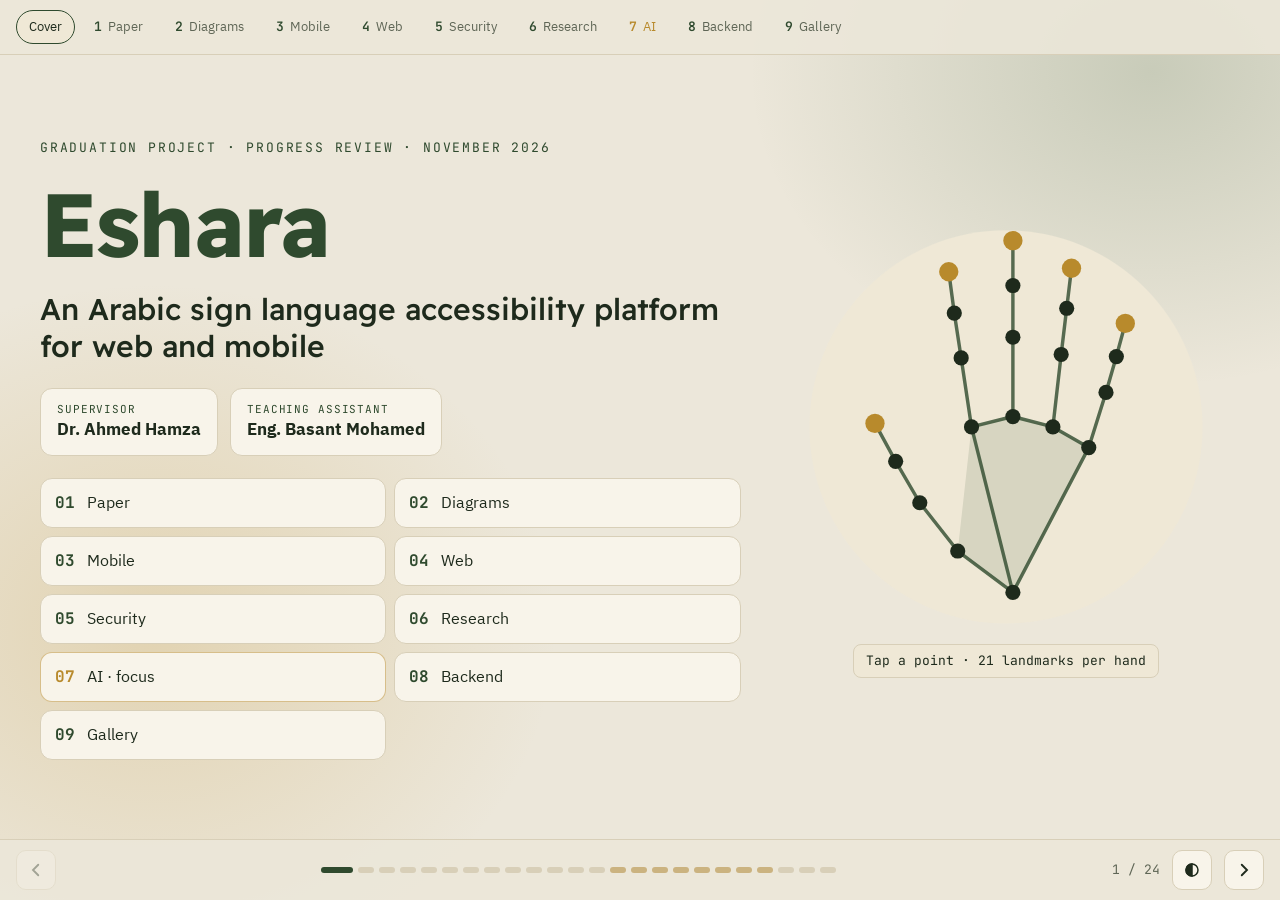
==== commit ec447b27: "Split deck into one page per part and add Backend section - index.html now holds only the cover; eac" ====
--- a/index.html
+++ b/index.html
@@ -1,359 +1,19 @@
-<!doctype html><html><head><meta charset=utf8><meta name=viewport content="width=device-width,initial-scale=1,viewport-fit=cover"><style>:root{color-scheme:light;box-sizing:border-box;padding-top:env(safe-area-inset-top,0px);padding-bottom:env(safe-area-inset-bottom,0px)}html{scroll-padding-top:env(safe-area-inset-top,0px)}body{margin:0;padding:0;font:14px -apple-system,BlinkMacSystemFont,sans-serif;background:#fff;color:#000}img{max-width:100%}[hidden]:not([hidden=until-found i]){display:none!important}</style></head><body>
+<!doctype html>
+<html lang="en">
+<head>
+<meta charset="utf-8">
+<meta name="viewport" content="width=device-width,initial-scale=1,viewport-fit=cover">
 <title>Eshara Progress Review</title>
-<meta name="claude:viewport-fit-sides" content="cover">
+<script>try{const t=localStorage.getItem('eshara-theme');if(t)document.documentElement.dataset.theme=t;}catch(e){}</script>
 <link rel="preconnect" href="https://fonts.googleapis.com">
 <link rel="stylesheet" href="https://fonts.googleapis.com/css2?family=Readex+Pro:wght@400;500;600;700&family=IBM+Plex+Sans+Arabic:wght@400;500;600;700&family=JetBrains+Mono:wght@400;600&display=swap">
-<style>
-/* Colors and type follow the Eshara app theme (olive, gold, cream; dark mode near-black with gold). Layout: a deck of full-screen stages grouped into 7 parts; part tabs on top, control rail below. Landmark-dot motif from MediaPipe's 21 hand points. Light and dark follow the viewer setting; prints one slide per page. */
-:root{
-  --ink:#ECE7DA; --panel:#F8F4EA; --panel-2:#EFE8D6; --line:#D8CFB8;
-  --fg:#1E2A1C; --muted:#5F6656; --teal:#2F4A2E; --teal-deep:#4A6A45; --slate:#B5AC95;
-  --amber:#B88A2C; --rose:#C2412F; --paper:#FFFDF7;
-  --cta:#2F4A2E; --cta-fg:#F8F4EA; --glow1:rgba(201,164,84,.30); --glow2:rgba(74,106,69,.22);
-  --display:"Readex Pro","Trebuchet MS",sans-serif;
-  --body:"IBM Plex Sans Arabic","Segoe UI",Arial,sans-serif;
-  --mono:"JetBrains Mono","Courier New",monospace;
-  color-scheme:light;
-}
-@media (prefers-color-scheme: dark){:root:not([data-theme="light"]){
-  --ink:#0E0E0C; --panel:#181815; --panel-2:#211F1A; --line:#34322A;
-  --fg:#F2EEE3; --muted:#A9A391; --teal:#A9C29A; --teal-deep:#6F8C63; --slate:#4A473C;
-  --amber:#D9B865; --rose:#F0806F; --paper:#F6F1E4;
-  --cta:#D9B865; --cta-fg:#15140F; --glow1:rgba(160,132,62,.30); --glow2:rgba(70,92,58,.28); color-scheme:dark}}
-:root[data-theme="dark"]{
-  --ink:#0E0E0C; --panel:#181815; --panel-2:#211F1A; --line:#34322A;
-  --fg:#F2EEE3; --muted:#A9A391; --teal:#A9C29A; --teal-deep:#6F8C63; --slate:#4A473C;
-  --amber:#D9B865; --rose:#F0806F; --paper:#F6F1E4;
-  --cta:#D9B865; --cta-fg:#15140F; --glow1:rgba(160,132,62,.30); --glow2:rgba(70,92,58,.28); color-scheme:dark}
-html,body{height:100%}
-body{background:var(--ink);color:var(--fg);font-family:var(--body);font-size:16px;line-height:1.5;overflow:hidden}
-*{box-sizing:border-box}
-[hidden]{display:none!important}
-button{font:inherit;color:inherit;cursor:pointer}
-:focus-visible{outline:2px solid var(--amber);outline-offset:3px;border-radius:6px}
-img{max-width:100%}
-
-.deck{position:relative;height:100%;display:flex;flex-direction:column;background:radial-gradient(ellipse 45% 55% at 12% 70%,var(--glow1),transparent 70%),radial-gradient(ellipse 45% 50% at 90% 8%,var(--glow2),transparent 70%),var(--ink)}
-.parts{display:flex;gap:6px;overflow-x:auto;scrollbar-width:none;border-bottom:1px solid var(--line);background:color-mix(in srgb,var(--ink) 88%,transparent);
-  padding-block:10px;padding-left:max(16px,env(safe-area-inset-left,0px));padding-right:max(16px,env(safe-area-inset-right,0px))}
-.parts::-webkit-scrollbar{display:none}
-.part{flex:none;border:1px solid transparent;background:none;border-radius:999px;padding:6px 12px;font-size:13px;color:var(--muted);white-space:nowrap}
-.part b{font-family:var(--mono);font-weight:600;margin-right:6px;color:var(--teal)}
-.part:hover{border-color:var(--line)}
-.part.on{background:var(--panel-2);border-color:var(--teal);color:var(--fg)}
-.part.ai{color:var(--amber)}
-.part.ai b{color:var(--amber)}
-.stage{flex:1;position:relative;min-height:0}
-.slide{position:absolute;inset:0;overflow-y:auto;overflow-x:hidden;
-  padding-block:clamp(22px,4vh,52px) 32px;
-  padding-left:max(16px,env(safe-area-inset-left,0px));padding-right:max(16px,env(safe-area-inset-right,0px));
-  opacity:0;visibility:hidden;transform:translateY(10px);transition:opacity .4s ease,transform .4s ease,visibility 0s linear .4s}
-.slide.on{opacity:1;visibility:visible;transform:none;transition:opacity .4s ease,transform .4s ease}
-.wrap{max-width:1200px;margin-inline:auto;display:flex;flex-direction:column;gap:clamp(16px,2.6vh,28px);min-height:100%}
-.eyebrow{font-family:var(--mono);font-size:13px;letter-spacing:.14em;text-transform:uppercase;color:var(--teal)}
-.eyebrow.ai{color:var(--amber)}
-h1,h2,h3{margin:0;text-wrap:balance}
-h1{font-family:var(--display);font-weight:800;font-size:clamp(40px,7vw,96px);line-height:1;letter-spacing:-.02em}
-h2{font-family:var(--display);font-weight:700;font-size:clamp(24px,3.3vw,42px);line-height:1.12;letter-spacing:-.01em}
-h3{font-weight:700;font-size:18px}
-p{margin:0}
-.lede{color:var(--muted);font-size:clamp(16px,1.5vw,19px);max-width:66ch}
-.muted{color:var(--muted)}
-.mono{font-family:var(--mono)}
-.panel{background:color-mix(in srgb,var(--panel) 82%,transparent);border:1px solid var(--line);border-radius:18px;padding:20px;min-width:0;backdrop-filter:blur(14px);-webkit-backdrop-filter:blur(14px)}
-.head{display:flex;justify-content:space-between;align-items:end;gap:16px;flex-wrap:wrap}
-.hint{font-family:var(--mono);font-size:12px;color:var(--muted);display:flex;gap:8px;align-items:center}
-.hint::before{content:"";width:8px;height:8px;border-radius:50%;background:var(--amber);box-shadow:0 0 0 4px color-mix(in srgb,var(--amber) 18%,transparent);flex:none}
-.chip{display:inline-flex;align-items:center;gap:6px;border:1px solid var(--line);background:transparent;border-radius:999px;padding:6px 12px;font-size:13px;color:var(--muted);transition:background .2s,color .2s,border-color .2s}
-.chip[aria-pressed="true"]{background:var(--cta);color:var(--cta-fg);border-color:var(--cta);font-weight:700}
-.chip:hover{border-color:var(--teal)}
-.filters{display:flex;gap:8px;flex-wrap:wrap}
-.tag{display:inline-block;font-family:var(--mono);font-size:11px;letter-spacing:.06em;text-transform:uppercase;padding:3px 8px;border-radius:999px;background:color-mix(in srgb,var(--teal) 14%,transparent);color:var(--teal);white-space:nowrap}
-.tag.warn{background:color-mix(in srgb,var(--amber) 16%,transparent);color:var(--amber)}
-.tag.off{background:color-mix(in srgb,var(--rose) 14%,transparent);color:var(--rose)}
-.btn{background:var(--cta);color:var(--cta-fg);border:0;border-radius:10px;padding:10px 16px;font-weight:700}
-.btn.ghost{background:transparent;color:var(--fg);border:1px solid var(--line)}
-.btn:hover{filter:brightness(1.08)}
-.btn:disabled{opacity:.4;cursor:default}
-code{font-family:var(--mono);font-size:.88em;background:var(--ink);border:1px solid var(--line);padding:1px 6px;border-radius:6px;color:var(--teal);overflow-wrap:anywhere}
-.g2{display:grid;grid-template-columns:1fr 1fr;gap:16px}
-.g3{display:grid;grid-template-columns:repeat(3,1fr);gap:14px}
-.g4{display:grid;grid-template-columns:repeat(4,1fr);gap:14px}
-.g2>*,.g3>*,.g4>*{min-width:0}
-@media (max-width:900px){.g3,.g4{grid-template-columns:repeat(2,1fr)}}
-@media (max-width:700px){.g2,.g3,.g4{grid-template-columns:1fr}}
-.shot{border-radius:12px;border:1px solid var(--line);display:block;width:100%;height:auto;background:var(--paper);cursor:zoom-in}
-.cap{font-family:var(--mono);font-size:12px;color:var(--muted);margin-top:6px}
-
-/* rail */
-.rail{display:flex;align-items:center;gap:12px;border-top:1px solid var(--line);background:color-mix(in srgb,var(--ink) 88%,transparent);
-  padding-block:10px calc(10px + env(safe-area-inset-bottom,0px));
-  padding-left:max(16px,env(safe-area-inset-left,0px));padding-right:max(16px,env(safe-area-inset-right,0px))}
-.navbtn{width:40px;height:40px;border-radius:10px;border:1px solid var(--line);background:var(--panel);display:grid;place-items:center;flex:none}
-.navbtn:hover{border-color:var(--teal)}
-.navbtn:disabled{opacity:.35;cursor:default}
-.dots{flex:1;display:flex;gap:5px;align-items:center;justify-content:center;min-width:0;flex-wrap:wrap}
-.dot{width:16px;height:6px;border-radius:3px;border:0;background:var(--line);padding:0;transition:background .25s,width .25s}
-.dot.on{background:var(--teal);width:32px}
-.dot.ai{background:color-mix(in srgb,var(--amber) 40%,var(--line))}
-.dot.ai.on{background:var(--amber)}
-.count{font-family:var(--mono);font-size:13px;color:var(--muted);min-width:60px;text-align:right}
-@media (max-width:640px){.dot{width:8px}.dot.on{width:18px}}
-
-/* cover */
-.cover{display:grid;grid-template-columns:1.2fr .8fr;gap:32px;align-items:center;flex:1}
-.cover>*{min-width:0}
-@media (max-width:860px){.cover{grid-template-columns:1fr}}
-.people{display:flex;gap:12px;flex-wrap:wrap}
-.person{border:1px solid var(--line);background:var(--panel);border-radius:12px;padding:12px 16px}
-.person span{display:block;font-family:var(--mono);font-size:11px;letter-spacing:.08em;text-transform:uppercase;color:var(--teal)}
-.person b{font-size:17px}
-.agenda{display:grid;grid-template-columns:repeat(2,1fr);gap:8px}
-.agenda button{display:flex;gap:12px;align-items:baseline;text-align:left;background:var(--panel);border:1px solid var(--line);border-radius:12px;padding:12px 14px;transition:border-color .2s}
-.agenda button:hover{border-color:var(--teal)}
-.agenda b{font-family:var(--mono);color:var(--teal)}
-.agenda .ai{border-color:color-mix(in srgb,var(--amber) 50%,transparent)}
-.agenda .ai b{color:var(--amber)}
-.handbox{position:relative;max-width:400px;width:100%;margin-inline:auto;padding-bottom:44px}
-.handbox svg{width:100%;height:auto;display:block}
-.lm{cursor:pointer}
-.lm-label{position:absolute;left:50%;bottom:0;transform:translateX(-50%);font-family:var(--mono);font-size:13px;background:var(--panel-2);border:1px solid var(--line);padding:6px 12px;border-radius:8px;white-space:nowrap}
-
-/* paper */
-.paper{background:var(--paper);color:#13262B;border-radius:16px;padding:clamp(20px,3vw,40px);display:grid;grid-template-columns:1fr 1fr;gap:28px}
-.paper>*{min-width:0}
-@media (max-width:820px){.paper{grid-template-columns:1fr}}
-.paper .ptitle{grid-column:1/-1;border-bottom:1px solid #C9D6D2;padding-bottom:18px;display:flex;flex-direction:column;gap:8px}
-.paper .ptitle h2{font-family:var(--display);font-size:clamp(20px,2.4vw,30px);color:#0A1D22}
-.paper .auth{font-size:14px;color:#3E5A60}
-.paper h4{margin:0 0 6px;font-family:var(--mono);font-size:12px;letter-spacing:.1em;text-transform:uppercase;color:#1E7F75}
-.paper p{font-size:15px;line-height:1.6;text-align:justify;hyphens:auto}
-.kw{display:flex;gap:6px;flex-wrap:wrap;margin-top:10px}
-.kw span{font-size:12px;border:1px solid #B9CBC6;border-radius:999px;padding:3px 9px;color:#2D4A50}
-.col3{display:grid;grid-template-columns:repeat(3,1fr);gap:14px}
-@media (max-width:860px){.col3{grid-template-columns:1fr}}
-.col3 .panel ul{margin:8px 0 0;padding-left:18px;color:var(--muted)}
-.col3 .panel li{margin:6px 0}
-.col3 .num{font-family:var(--display);font-size:34px;font-weight:800;color:var(--teal);line-height:1}
-
-/* diagrams */
-.dview{background:#fff;border-radius:14px;border:1px solid var(--line);position:relative;overflow:hidden;height:clamp(320px,58vh,640px);cursor:grab;touch-action:none}
-.dview.grab{cursor:grabbing}
-.dview img{position:absolute;left:0;top:0;transform-origin:0 0;max-width:none;user-select:none;-webkit-user-drag:none}
-.zoombar{position:absolute;right:12px;top:12px;display:flex;gap:6px;z-index:2}
-.zoombar button{width:36px;height:36px;border-radius:8px;border:1px solid #c9d6d2;background:#fff;color:#0A1D22;font-weight:700}
-.dtabs{display:flex;gap:6px;flex-wrap:wrap}
-.d4grid{display:grid;grid-template-columns:1.5fr .5fr;gap:16px}
-.d4grid>*{min-width:0}
-@media (max-width:900px){.d4grid{grid-template-columns:1fr}}
-.callouts{display:flex;flex-direction:column;gap:10px}
-.callout{background:var(--panel);border:1px solid var(--line);border-radius:12px;padding:12px 14px;text-align:left;display:flex;flex-direction:column;gap:4px}
-.callout b{font-size:15px}
-.callout span{font-size:13px;color:var(--muted)}
-.callout:hover,.callout.on{border-color:var(--amber)}
-.legend-mini{display:flex;gap:14px;flex-wrap:wrap;font-size:12px;color:var(--muted)}
-
-/* mobile */
-.journey{display:flex;align-items:center;gap:8px;flex-wrap:wrap}
-.jstep{background:var(--panel);border:1px solid var(--teal);border-radius:10px;padding:8px 14px;font-weight:700;font-size:14px}
-.jarrow{color:var(--teal);font-family:var(--mono)}
-.soon{border-style:dashed;border-color:var(--line);color:var(--muted);font-weight:500}
-.done h3{display:flex;gap:10px;align-items:center}
-.done ul{margin:8px 0 0;padding-left:18px;color:var(--muted);font-size:14px}
-.done li{margin:5px 0}
-.quality{display:flex;gap:16px;align-items:center;flex-wrap:wrap}
-.quality .big{font-family:var(--display);font-weight:800;font-size:44px;color:var(--teal);line-height:1}
-.sim{display:grid;grid-template-columns:1fr 1fr;gap:16px}
-.sim>*{min-width:0}
-@media (max-width:820px){.sim{grid-template-columns:1fr}}
-.phone{background:var(--ink);border:1px solid var(--line);border-radius:24px;padding:18px;display:flex;flex-direction:column;gap:12px}
-.cam{height:150px;border-radius:14px;background:radial-gradient(circle at 50% 45%,#3d4a33,#141410);display:grid;place-items:center;position:relative;overflow:hidden}
-.cam .sign{font-size:64px;font-weight:700;color:#F2EEE3;transition:opacity .2s}
-.cam .live{position:absolute;left:10px;top:10px;font-family:var(--mono);font-size:11px;color:var(--rose)}
-.cam .conf{position:absolute;right:10px;top:10px;font-family:var(--mono);font-size:12px;background:rgba(0,0,0,.45);padding:2px 8px;border-radius:6px}
-.textbox{min-height:54px;border-radius:12px;background:var(--panel);border:1px solid var(--line);padding:12px 14px;font-size:26px;direction:rtl;text-align:right;font-family:"IBM Plex Sans Arabic",Tahoma,sans-serif;letter-spacing:.04em}
-.textbox:empty::before{content:"النص هنا";color:var(--line)}
-.ask{display:flex;gap:8px;align-items:center;justify-content:space-between;background:color-mix(in srgb,var(--amber) 12%,transparent);border:1px solid color-mix(in srgb,var(--amber) 45%,transparent);border-radius:12px;padding:10px 12px;font-size:14px}
-.tools-row{display:flex;gap:8px}
-.tools-row button{flex:1;background:var(--panel);border:1px solid var(--line);border-radius:10px;padding:8px;font-size:13px}
-input[type=range]{width:100%;accent-color:var(--amber)}
-.zones{display:grid;grid-template-columns:50fr 30fr 20fr;height:10px;border-radius:5px;overflow:hidden;margin-top:6px}
-.zones div:nth-child(1){background:var(--line)}.zones div:nth-child(2){background:var(--amber)}.zones div:nth-child(3){background:var(--teal)}
-.zl{display:grid;grid-template-columns:50fr 30fr 20fr;font-family:var(--mono);font-size:11px;color:var(--muted);margin-top:4px}
-.rule{display:flex;gap:12px;align-items:flex-start;padding:10px 0;border-bottom:1px solid var(--line)}
-.rule:last-child{border-bottom:0}
-.rule b{display:block;font-size:15px}
-.rule span{font-size:13px;color:var(--muted)}
-.rule i{font-style:normal;font-family:var(--mono);color:var(--teal);font-size:13px;min-width:26px}
-
-/* web */
-.secs{display:grid;grid-template-columns:repeat(3,1fr);gap:10px}
-@media (max-width:820px){.secs{grid-template-columns:1fr 1fr}}
-.secbtn{background:var(--panel);border:1px solid var(--line);border-radius:12px;padding:12px;text-align:left;display:flex;flex-direction:column;gap:6px}
-.secbtn[aria-pressed="true"]{border-color:var(--teal);background:var(--panel-2)}
-.secbtn b{font-size:14px}
-.webgrid{display:grid;grid-template-columns:.9fr 1.1fr;gap:16px}
-.webgrid>*{min-width:0}
-@media (max-width:900px){.webgrid{grid-template-columns:1fr}}
-.states{display:flex;gap:6px;flex-wrap:wrap}
-
-
-/* security */
-.secgrid{display:grid;grid-template-columns:1fr 1fr;gap:16px}
-.secgrid>*{min-width:0}
-@media (max-width:820px){.secgrid{grid-template-columns:1fr}}
-.scsteps{margin:14px 0 0;padding:0;list-style:none;counter-reset:st;display:flex;flex-direction:column;gap:8px}
-.scsteps li{counter-increment:st;display:grid;grid-template-columns:30px 1fr;gap:10px;align-items:start;font-size:14px}
-.scsteps li::before{content:counter(st);width:26px;height:26px;border-radius:50%;display:grid;place-items:center;font-family:var(--mono);font-size:12px;font-weight:600;background:var(--ink);border:1px solid var(--teal);color:var(--teal)}
-.tm{display:grid;grid-template-columns:1fr 1fr;gap:0;border:1px solid var(--line);border-radius:14px;overflow:hidden}
-@media (max-width:520px){.tm{grid-template-columns:1fr}}
-.tm>div{padding:16px;display:flex;flex-direction:column;gap:6px;min-width:0}
-.tm-threat{background:color-mix(in srgb,var(--rose) 8%,transparent)}
-.tm-fix{background:color-mix(in srgb,var(--teal) 8%,transparent);border-left:1px solid var(--line)}
-.tm b{font-size:15px}
-.tm span:not(.lbl){font-size:13px;color:var(--muted)}
-.lbl{font-family:var(--mono);font-size:11px;letter-spacing:.08em;text-transform:uppercase}
-.lbl.c{color:var(--rose)}.lbl.f{color:var(--teal)}
-.sectrack{display:grid;grid-template-columns:120px 1fr;gap:12px;padding:10px 0;border-bottom:1px solid var(--line);font-size:14px}
-.sectrack:last-child{border-bottom:0}
-.sectrack b{color:var(--teal);font-family:var(--mono);font-size:12px;letter-spacing:.06em;text-transform:uppercase}
-.sectrack span{color:var(--muted)}
-/* tables */
-.tablebox{overflow-x:auto;border:1px solid var(--line);border-radius:14px}
-table{border-collapse:collapse;width:100%;min-width:720px;font-size:14px}
-th,td{text-align:left;padding:10px 14px;border-bottom:1px solid var(--line);vertical-align:top}
-th{font-family:var(--mono);font-size:11px;letter-spacing:.08em;text-transform:uppercase;color:var(--muted);background:var(--panel)}
-tr.paperrow{cursor:pointer}
-tr.paperrow:hover td{background:var(--panel)}
-tr.paperrow td:first-child{font-family:var(--mono);color:var(--teal)}
-tr.detail td{background:var(--panel-2);color:var(--muted)}
-tr.detail b{color:var(--fg)}
-.pill-part{display:inline-block;font-size:11px;font-family:var(--mono);padding:2px 7px;border-radius:999px;border:1px solid var(--line);margin:2px 4px 2px 0;color:var(--muted);white-space:nowrap}
-td.yes{color:var(--teal);font-weight:700}
-td.no{color:var(--muted)}
-td.partial{color:var(--amber)}
-tr.us td{background:color-mix(in srgb,var(--teal) 8%,transparent)}
-tr.us td:first-child{color:var(--amber);font-weight:700}
-
-/* AI */
-.big-row{display:flex;align-items:center;gap:clamp(16px,4vw,56px);flex-wrap:wrap}
-.bignum{font-family:var(--display);font-weight:800;font-size:clamp(60px,10vw,150px);line-height:.95;font-variant-numeric:tabular-nums}
-.bignum.before{color:var(--line)}
-.bignum.after{color:var(--amber)}
-.bcap{font-family:var(--mono);font-size:13px;color:var(--muted);margin-top:8px;letter-spacing:.06em;text-transform:uppercase}
-.kpis{display:grid;grid-template-columns:repeat(4,1fr);gap:14px}
-@media (max-width:900px){.kpis{grid-template-columns:repeat(2,1fr)}}
-.kpi{background:var(--panel);border:1px solid var(--line);border-radius:14px;padding:16px 18px;text-align:left;transition:border-color .2s,transform .2s}
-.kpi:hover{border-color:var(--amber);transform:translateY(-2px)}
-.kpi.hl{background:var(--cta);color:var(--cta-fg);border-color:var(--cta)}
-.kpi.hl .klabel{color:var(--cta-fg)}
-.klabel{font-size:13px;color:var(--muted)}
-.kval{font-family:var(--display);font-weight:700;font-size:clamp(24px,2.8vw,36px);line-height:1.15;font-variant-numeric:tabular-nums}
-.dash{display:grid;grid-template-columns:1.4fr 1fr 1fr;gap:14px}
-.dash>*{min-width:0}
-@media (max-width:980px){.dash{grid-template-columns:1fr}}
-.ptl{display:flex;justify-content:space-between;align-items:center;gap:10px;flex-wrap:wrap;margin-bottom:14px}
-.bars{display:flex;flex-direction:column;gap:14px}
-.bar-row{display:grid;gap:6px}
-.bar-top{display:flex;justify-content:space-between;gap:12px;font-size:14px}
-.bar-top b{font-family:var(--mono);font-weight:600;font-variant-numeric:tabular-nums}
-.track{height:14px;border-radius:7px;background:var(--ink);overflow:hidden}
-.fill{height:100%;border-radius:7px;width:0;transition:width .8s cubic-bezier(.2,.8,.2,1)}
-.donut-wrap{display:flex;gap:18px;align-items:center;flex-wrap:wrap}
-.donut-wrap svg{width:150px;height:150px;flex:none}
-.seg{cursor:pointer;transition:stroke-width .2s,opacity .2s}
-.legend{display:flex;flex-direction:column;gap:8px;min-width:0}
-.legend button{display:flex;gap:10px;align-items:center;background:none;border:0;padding:4px 6px;border-radius:8px;text-align:left}
-.legend button:hover,.legend button.on{background:var(--panel-2)}
-.sw{width:12px;height:12px;border-radius:3px;flex:none}
-.acc svg{width:100%;height:auto;display:block}
-.pipe{display:grid;grid-template-columns:repeat(5,1fr);gap:10px}
-@media (max-width:820px){.pipe{grid-template-columns:repeat(2,1fr)}}
-.stagebtn{background:var(--panel);border:1px solid var(--line);border-radius:14px;padding:14px;text-align:left;display:flex;flex-direction:column;gap:6px;position:relative}
-.stagebtn .n{font-family:var(--mono);font-size:12px;color:var(--amber)}
-.stagebtn b{font-size:16px}
-.stagebtn span{font-size:13px;color:var(--muted)}
-.stagebtn[aria-pressed="true"]{border-color:var(--amber);background:var(--panel-2)}
-.how-body{display:grid;grid-template-columns:.8fr 1.2fr;gap:16px}
-.how-body>*{min-width:0}
-@media (max-width:820px){.how-body{grid-template-columns:1fr}}
-.vec{display:grid;grid-template-columns:repeat(21,1fr);gap:3px;margin-top:12px}
-.cell{aspect-ratio:1;border-radius:3px;background:var(--ink);border:1px solid var(--line);transition:background .2s}
-.cell.l{background:color-mix(in srgb,var(--teal) 25%,transparent)}
-.cell.on{background:var(--amber);border-color:var(--amber)}
-.vec-legend{display:flex;gap:16px;flex-wrap:wrap;font-size:13px;color:var(--muted);margin-top:10px}
-.arch{display:grid;grid-template-columns:1.3fr .7fr;gap:16px}
-.arch>*{min-width:0}
-@media (max-width:900px){.arch{grid-template-columns:1fr}}
-.net svg{width:100%;height:auto;display:block}
-.layer{cursor:pointer}
-.fact{display:flex;justify-content:space-between;gap:12px;padding:9px 0;border-bottom:1px solid var(--line);font-size:15px}
-.fact:last-child{border-bottom:0}
-.fact b{font-family:var(--mono);font-weight:600;text-align:right}
-.srcnum{font-family:var(--display);font-weight:800;font-size:clamp(40px,5vw,60px);line-height:1;font-variant-numeric:tabular-nums}
-.note{display:flex;gap:12px;align-items:flex-start;border-left:3px solid var(--amber);padding:6px 0 6px 14px;color:var(--muted);max-width:86ch}
-.steps{display:grid;grid-template-columns:repeat(9,1fr);gap:6px}
-@media (max-width:900px){.steps{grid-template-columns:repeat(3,1fr)}}
-.stepbtn{background:var(--panel);border:1px solid var(--line);border-radius:12px;padding:12px 8px;display:flex;flex-direction:column;align-items:center;gap:6px;font-size:12px;color:var(--muted);text-align:center;min-width:0}
-.stepbtn .sn{width:34px;height:34px;border-radius:50%;display:grid;place-items:center;font-family:var(--mono);font-weight:600;font-size:14px;background:var(--ink);border:1px solid var(--line);color:var(--fg)}
-.stepbtn[aria-pressed="true"]{border-color:var(--amber);color:var(--fg)}
-.stepbtn[aria-pressed="true"] .sn{background:var(--cta);color:var(--cta-fg);border-color:var(--cta)}
-.step-detail{display:grid;grid-template-columns:auto 1fr;gap:20px;align-items:start}
-.step-detail .bign{font-family:var(--display);font-weight:800;font-size:60px;line-height:1;color:var(--amber)}
-.step-detail ul{margin:8px 0 0;padding-left:18px;color:var(--muted)}
-.step-detail li{margin:4px 0}
-.stack{display:flex;gap:8px;flex-wrap:wrap}
-.probs{display:grid;grid-template-columns:repeat(auto-fit,minmax(250px,1fr));gap:12px}
-.prob{background:var(--panel);border:1px solid var(--line);border-radius:14px;padding:18px;text-align:left;display:flex;flex-direction:column;gap:10px}
-.prob:hover{border-color:var(--amber)}
-.prob .q{font-weight:700;font-size:16px}
-.prob .ans{display:none;flex-direction:column;gap:8px;font-size:14px}
-.prob.open .ans{display:flex}
-.prob.open{border-color:var(--amber)}
-.prob .lbl{font-family:var(--mono);font-size:11px;letter-spacing:.08em;text-transform:uppercase}
-.prob .lbl.c{color:var(--rose)}
-.prob .lbl.f{color:var(--teal)}
-.prob .more{font-family:var(--mono);font-size:12px;color:var(--muted)}
-.todo{display:flex;flex-direction:column;gap:10px}
-.todo label{display:flex;gap:12px;align-items:flex-start;background:var(--panel);border:1px solid var(--line);border-radius:12px;padding:14px 16px;cursor:pointer}
-.todo input{width:20px;height:20px;accent-color:var(--teal);flex:none;margin-top:2px}
-.todo input:checked+span{color:var(--muted);text-decoration:line-through}
-.progress{height:8px;background:var(--ink);border-radius:4px;overflow:hidden;border:1px solid var(--line)}
-.progress div{height:100%;background:var(--teal);width:0;transition:width .4s}
-.caveat{background:color-mix(in srgb,var(--amber) 8%,transparent);border:1px solid color-mix(in srgb,var(--amber) 45%,transparent);border-radius:14px;padding:22px;display:flex;flex-direction:column;gap:10px}
-.caveat b{font-family:var(--display);font-size:21px;color:var(--amber)}
-
-/* gallery */
-.gal{columns:4 220px;column-gap:14px}
-.gal figure{break-inside:avoid;margin:0 0 14px}
-.lightbox{position:fixed;inset:0;background:rgba(8,8,6,.9);display:flex;flex-direction:column;align-items:center;justify-content:center;gap:12px;z-index:50;
-  padding:max(16px,env(safe-area-inset-top,0px)) max(16px,env(safe-area-inset-right,0px)) max(16px,env(safe-area-inset-bottom,0px)) max(16px,env(safe-area-inset-left,0px))}
-.lightbox img{max-height:82vh;max-width:100%;border-radius:10px;background:var(--paper)}
-.lightbox .lbbar{display:flex;gap:10px;align-items:center}
-
-@media (prefers-reduced-motion:reduce){*{transition:none!important;animation:none!important}}
-
-/* print: one slide per page, everything expanded */
-@page{size:1600px 900px;margin:0}
-@media print{
-  html,body{height:auto;overflow:visible;background:var(--ink);-webkit-print-color-adjust:exact;print-color-adjust:exact}
-  .parts,.rail,.no-print,.zoombar,.hint{display:none!important}
-  .deck,.stage{display:block;height:auto}
-  .slide{position:relative;inset:auto;opacity:1!important;visibility:visible!important;transform:none!important;height:900px;overflow:hidden;page-break-after:always;break-after:page;padding:40px 56px}
-  .handbox svg{max-height:360px}
-  .cover .handbox svg{max-height:520px}
-  .slide.print-skip{display:none}
-  .wrap{min-height:0;gap:14px}
-  .prob .ans{display:flex}.prob .more{display:none}
-  .dview{height:700px;cursor:default}
-}
-</style>
-
+<link rel="stylesheet" href="css/style.css">
+</head>
+<body data-part="0">
 <div class="deck">
   <nav class="parts" id="parts" aria-label="Parts"></nav>
   <main class="stage" id="stage">
 
-<!-- ===================== COVER ===================== -->
 <section class="slide" data-part="0" aria-label="Cover">
   <div class="wrap">
     <div class="cover">
@@ -375,374 +35,6 @@
   </div>
 </section>
 
-<!-- ===================== 1 PAPER ===================== -->
-<section class="slide" data-part="1" aria-label="Paper: abstract">
-  <div class="wrap">
-    <p class="eyebrow">Part 1 · Paper</p>
-    <div class="paper">
-      <div class="ptitle">
-        <h2>Eshara: Bidirectional Arabic Sign Language Communication with Landmark-Based Recognition on Web and Mobile</h2>
-        <p class="auth">Eshara team · Supervised by Dr. Ahmed Hamza · Teaching assistant Eng. Basant Mohamed</p>
-      </div>
-      <div>
-        <h4>Abstract</h4>
-        <p>Deaf and hard-of-hearing Arabic speakers still lack everyday tools that translate between Arabic sign language and spoken or written Arabic. Eshara is a web and mobile platform that translates in both directions: sign to text through the camera, and text or voice to sign through an animated avatar, with a dictionary, gamified learning, chat and an emergency mode in its design.</p>
-        <p style="margin-top:12px">Recognition runs on hand landmarks rather than raw images. MediaPipe extracts 21 points per hand, and a compact multilayer perceptron classifies the resulting 126-value vector into 31 Arabic letters.</p>
-      </div>
-      <div>
-        <h4>Results so far</h4>
-        <p>Trained on the public ArASL images combined with 30,400 landmark samples the team recorded with a purpose-built collection tool, the letter model reaches 93.3% accuracy on a held-out test set and trains in 10 to 15 minutes on a CPU. The Flutter app already uses it for live, letter-by-letter sign-to-text translation, and the web app delivers the full interface with mocked services.</p>
-        <h4 style="margin-top:16px">Keywords</h4>
-        <div class="kw"><span>Arabic Sign Language</span><span>MediaPipe</span><span>Hand landmarks</span><span>MLP</span><span>Accessibility</span><span>Flutter</span><span>Next.js</span></div>
-      </div>
-    </div>
-  </div>
-</section>
-
-<section class="slide" data-part="1" aria-label="Paper: problem, approach, contributions">
-  <div class="wrap">
-    <div><p class="eyebrow">Part 1 · Paper</p><h2>Problem, approach and contributions</h2></div>
-    <div class="col3">
-      <div class="panel"><div class="num">01</div><h3 style="margin-top:10px">Problem</h3>
-        <ul><li>Communication between deaf and hearing people depends on interpreters who are rarely available</li><li>Arabic sign language tools are few, and most published systems are research prototypes, not daily apps</li><li>Arabic datasets come from few signers and mostly from Saudi or unified sign language</li></ul></div>
-      <div class="panel"><div class="num">02</div><h3 style="margin-top:10px">Approach</h3>
-        <ul><li>Landmarks instead of pixels, so recognition stays light enough for real-time use</li><li>One shared AI service used by a Flutter app and a Next.js web app</li><li>Our own data collection tool to grow the dataset beyond public images</li></ul></div>
-      <div class="panel"><div class="num">03</div><h3 style="margin-top:10px">Contributions</h3>
-        <ul><li>A working sign-to-text pipeline from camera to letters, connected to a trained model</li><li>A team dataset of 30,400 landmark samples across 31 letters</li><li>A complete UX specification: 10 user-flow diagrams, Kids Mode and emergency flows</li></ul></div>
-    </div>
-  </div>
-</section>
-
-<!-- ===================== 2 DIAGRAMS ===================== -->
-<section class="slide" data-part="2" aria-label="Key diagram: sign to text">
-  <div class="wrap">
-    <div class="head"><div><p class="eyebrow">Part 2 · Diagrams · the key flow</p><h2>Diagram 4: sign to text, camera recognition</h2></div><p class="hint">Drag to pan, scroll or use + − to zoom</p></div>
-    <div class="d4grid">
-      <div class="dview" id="dview4" data-src="img/flow/d6.svg">
-        <div class="zoombar"><button data-z="in" aria-label="Zoom in">+</button><button data-z="out" aria-label="Zoom out">−</button><button data-z="fit" aria-label="Fit">⤢</button></div>
-      </div>
-      <div class="callouts" id="d4callouts"></div>
-    </div>
-  </div>
-</section>
-
-<section class="slide" data-part="2" aria-label="All diagrams">
-  <div class="wrap">
-    <div class="head"><div><p class="eyebrow">Part 2 · Diagrams</p><h2>User flows across the platform</h2></div>
-      <div class="legend-mini"><span>◇ decision</span><span>▭▭ link to another diagram</span><span>- - planned / future</span></div></div>
-    <div class="dtabs no-print" id="dtabs" role="group" aria-label="Choose a diagram"></div>
-    <div class="dview" id="dviewAll">
-      <div class="zoombar"><button data-z="in" aria-label="Zoom in">+</button><button data-z="out" aria-label="Zoom out">−</button><button data-z="fit" aria-label="Fit">⤢</button></div>
-    </div>
-    <p class="muted" id="dnote" style="font-size:14px"></p>
-  </div>
-</section>
-
-<!-- ===================== 3 MOBILE ===================== -->
-<section class="slide" data-part="3" aria-label="Mobile: status">
-  <div class="wrap">
-    <div><p class="eyebrow">Part 3 · Mobile app · status now</p><h2>The full user journey runs end to end</h2></div>
-    <div class="panel" style="display:flex;flex-direction:column;gap:14px">
-      <div class="journey">
-        <span class="jstep">Splash</span><span class="jarrow">→</span><span class="jstep">Welcome</span><span class="jarrow">→</span><span class="jstep">Log in / Sign up</span><span class="jarrow">→</span><span class="jstep">Home</span><span class="jarrow">→</span><span class="jstep" style="background:var(--cta);color:var(--cta-fg);border-color:var(--cta)">Sign to text · live AI</span>
-      </div>
-      <p class="muted" style="font-size:14px">Sign-to-text works letter by letter and is connected to the real AI model. The other sections are shown as “coming soon” pages.</p>
-    </div>
-    <div class="g3 done">
-      <div class="panel"><h3><span class="tag">Design</span></h3><ul><li>Eshara glassmorphism system in light and dark, following the phone setting</li><li>Right-to-left layout with Readex Pro and IBM Plex Sans Arabic</li><li>A welcome character that waves “أهلًا”</li></ul></div>
-      <div class="panel"><h3><span class="tag">Accounts</span></h3><ul><li>Login, kids login, and the first sign-up step (date of birth; under 13 becomes a kids account)</li><li>API layer ready: secure token storage, automatic refresh, Arabic error messages</li><li>Runs on test data until the backend is connected</li></ul></div>
-      <div class="panel"><h3><span class="tag">Home</span></h3><ul><li>Matches the design: greeting, SOS, day streak and XP, translation cards, daily challenge</li><li>Animated glass navigation bar with 5 tabs; translate is the big center button (order changed by Ahmed)</li></ul></div>
-    </div>
-    <div class="panel quality"><span class="big">41</span><div><b>automated tests passing</b><p class="muted" style="font-size:14px"><code>flutter analyze</code> reports no issues</p></div></div>
-  </div>
-</section>
-
-<section class="slide" data-part="3" aria-label="Mobile: sign to text">
-  <div class="wrap">
-    <div class="head"><div><p class="eyebrow">Part 3 · Mobile app · most important feature</p><h2>How sign-to-text behaves on the phone</h2></div><p class="hint">Move the confidence slider and try the buttons</p></div>
-    <div class="sim">
-      <div class="phone">
-        <div class="cam"><span class="live">● LIVE · auto-reading</span><span class="conf" id="confTag">92%</span><span class="sign" id="camSign">م</span></div>
-        <div>
-          <label for="conf" class="mono muted" style="font-size:12px">Model confidence for the current sign</label>
-          <input type="range" id="conf" min="0" max="100" value="92">
-          <div class="zones" aria-hidden="true"><div></div><div></div><div></div></div>
-          <div class="zl" aria-hidden="true"><span>0–50</span><span>50–80 · ask</span><span>80+ · write</span></div>
-        </div>
-        <div class="ask" id="ask" hidden><span>Is this letter correct? <b id="askL">م</b></span><span style="display:flex;gap:6px"><button class="btn" id="yes" style="padding:6px 12px">Yes</button><button class="btn ghost" id="no" style="padding:6px 12px">No</button></span></div>
-        <div class="textbox" id="tbox" aria-live="polite"></div>
-        <div style="display:flex;gap:8px;flex-wrap:wrap">
-          <button class="btn" id="showSign">Show the sign</button>
-          <button class="btn ghost" id="lower">Lower hand</button>
-        </div>
-        <div class="tools-row"><button id="tSpace">Space</button><button id="tDel">Delete letter</button><button id="tCopy">Copy</button></div>
-        <p class="mono muted" id="simMsg" style="font-size:12px;min-height:18px"></p>
-      </div>
-      <div class="panel">
-        <div class="rule"><i>01</i><div><b>Reads on its own</b><span>The camera keeps reading while it is open; nothing to press</span></div></div>
-        <div class="rule"><i>02</i><div><b>Above 80%: written immediately</b><span>The letter goes straight into the text box and builds the word</span></div></div>
-        <div class="rule"><i>03</i><div><b>Between 50% and 80%: asks first</b><span>“Is this letter correct?” and the user answers yes or no</span></div></div>
-        <div class="rule"><i>04</i><div><b>A held hand does not repeat</b><span>Holding the same sign writes it once. To repeat it (as in “مم”), lower the hand and raise it again</span></div></div>
-        <div class="rule"><i>05</i><div><b>Finds the server by itself</b><span>Discovers the AI server on the same Wi-Fi, with a manual address as a fallback</span></div></div>
-        <div class="rule"><i>06</i><div><b>No demo mode</b><span>Without a server, no letter is ever written</span></div></div>
-      </div>
-    </div>
-  </div>
-</section>
-
-<!-- ===================== 4 WEB ===================== -->
-<section class="slide" data-part="4" aria-label="Web: landing page">
-  <div class="wrap">
-    <div class="head"><div><p class="eyebrow">Part 4 · Web</p><h2>Landing page: 9 sections, Arabic and English, light and dark</h2></div>
-      <div class="legend-mini"><span class="tag">Implemented</span><span class="tag warn">Demo / mock</span><span class="tag off">Not connected</span></div></div>
-    <div class="webgrid">
-      <div class="secs" id="secs"></div>
-      <figure style="margin:0"><img class="shot" id="secShot" src="img/web/hero.jpg" alt="Landing page section" loading="lazy"><figcaption class="cap" id="secCap"></figcaption></figure>
-    </div>
-  </div>
-</section>
-
-<section class="slide" data-part="4" aria-label="Web: app and translate page">
-  <div class="wrap">
-    <div class="head"><div><p class="eyebrow">Part 4 · Web</p><h2>The web app: home and the translate workspace</h2></div><p class="hint">Click a state to see its screen</p></div>
-    <div class="webgrid">
-      <div style="display:flex;flex-direction:column;gap:14px">
-        <div class="panel">
-          <h3>Camera tab · <span class="muted" style="font-weight:500">sign to text</span></h3>
-          <div class="states" id="camStates" style="margin-top:10px"></div>
-          <p class="muted" id="camText" style="font-size:14px;margin-top:10px;min-height:60px"></p>
-        </div>
-        <div class="panel">
-          <h3>Text / voice tab · <span class="muted" style="font-weight:500">text to sign</span></h3>
-          <ul style="margin:8px 0 0;padding-left:18px;color:var(--muted);font-size:14px">
-            <li>Arabic input up to 200 characters with a live counter; browser speech recognition for voice <span class="tag">Implemented</span></li>
-            <li>3D avatar stage in Three.js, falls back to an image without WebGL <span class="tag warn">Demo</span></li>
-            <li>Sign timeline chips, playback speed 0.5× / 1× / 1.5×, suggested phrases</li>
-          </ul>
-        </div>
-        <div class="note"><span>The interface is complete and responsive, but it is not yet connected to the .NET backend or the AI service: home history, progress and the camera transcript use built-in sample data.</span></div>
-      </div>
-      <figure style="margin:0"><img class="shot" id="camShot" src="img/web/cam-live.jpg" alt="Web translate page" loading="lazy"><figcaption class="cap" id="camCap"></figcaption></figure>
-    </div>
-  </div>
-</section>
-
-<!-- ===================== 5 SECURITY ===================== -->
-<section class="slide" data-part="5" aria-label="Security: scenarios">
-  <div class="wrap">
-    <div class="head"><div><p class="eyebrow">Part 5 · Security</p><h2>Six security scenarios across the platform</h2></div><p class="hint">Pick a scenario</p></div>
-    <p class="lede" style="font-size:16px">Goal: protect user data and enforce access control on the server. Each track (web frontend, backend, AI) has its own rules to implement; security testing runs across all features once the system is integrated.</p>
-    <div class="dtabs no-print" id="secTabs" role="group" aria-label="Choose a scenario"></div>
-    <div class="secgrid">
-      <div class="panel">
-        <h3 id="scTitle"></h3>
-        <p class="muted" id="scWhat" style="font-size:14px;margin-top:4px"></p>
-        <ol class="scsteps" id="scSteps"></ol>
-      </div>
-      <div style="display:flex;flex-direction:column;gap:12px;min-width:0">
-        <div class="tm"><div class="tm-threat"><span class="lbl c">Threat</span><b id="scThreat"></b><span id="scThreatD"></span></div><div class="tm-fix"><span class="lbl f">Mitigation</span><b id="scFix"></b><span id="scFixD"></span></div></div>
-        <div class="panel" id="scTracks"></div>
-      </div>
-    </div>
-  </div>
-</section>
-
-<section class="slide" data-part="5" aria-label="Security: testing checklist">
-  <div class="wrap">
-    <div class="head"><div><p class="eyebrow">Part 5 · Security</p><h2>Testing checklist: 15 checks after integration</h2></div>
-      <div class="filters no-print" id="chkFilters" role="group" aria-label="Filter checks"></div></div>
-    <div class="g4" style="grid-template-columns:repeat(3,1fr)">
-      <div class="panel"><b class="srcnum" style="font-size:44px;color:var(--amber)">15</b><p class="muted" style="font-size:14px">checks, all <b style="color:var(--fg)">pending integration</b>; run by the security lead</p></div>
-      <div class="panel"><h3>Already in the mobile app</h3><p class="muted" style="font-size:14px;margin-top:6px">Secure token storage and automatic token refresh in the API layer (Part 3)</p></div>
-      <div class="panel"><h3>Already in the AI design</h3><p class="muted" style="font-size:14px;margin-top:6px">Landmarks are extracted on the device and only features reach the AI service (Diagram 4)</p></div>
-    </div>
-    <div class="tablebox"><table><thead><tr><th style="width:40px">#</th><th>Rule to verify</th><th>Scenario</th><th>Test</th><th>Status</th></tr></thead><tbody id="chkBody"></tbody></table></div>
-  </div>
-</section>
-
-<!-- ===================== 6 RESEARCH ===================== -->
-<section class="slide" data-part="6" aria-label="Research: literature review">
-  <div class="wrap">
-    <div class="head"><div><p class="eyebrow">Part 6 · Research</p><h2>Literature review: 10 papers</h2></div>
-      <p class="muted" style="font-size:13px;max-width:46ch">Filtered by: published 2021 or later · indexed journal, Q1/Q2 first · well cited · tied to a model or dataset in our plan</p></div>
-    <div class="filters no-print" id="litFilters" role="group" aria-label="Filter by plan part"></div>
-    <div class="tablebox">
-      <table><thead><tr><th style="width:40px">#</th><th>Paper</th><th>Venue · year</th><th>Metrics</th><th>Plan part</th></tr></thead><tbody id="litBody"></tbody></table>
-    </div>
-    <p class="muted" style="font-size:12px">Click a row for its dataset, model, contribution and limitation. IF and CiteScore are approximate and still being checked in JCR and Scopus.</p>
-  </div>
-</section>
-
-<section class="slide" data-part="6" aria-label="Research: comparison">
-  <div class="wrap">
-    <div><p class="eyebrow">Part 6 · Research</p><h2>How Eshara compares with the closest work</h2></div>
-    <div class="tablebox">
-      <table>
-        <thead><tr><th>System</th><th>Input</th><th>Recognizes</th><th>Landmarks</th><th>Real-time app</th><th>Unseen-signer test</th><th>Arabic variety</th></tr></thead>
-        <tbody>
-          <tr class="us"><td>Eshara (ours)</td><td>MediaPipe hands, 126 values</td><td>31 letters</td><td class="yes">Yes</td><td class="yes">Yes, Flutter app</td><td class="partial">Planned</td><td>Team data + ArASL</td></tr>
-          <tr><td>Paper 2 · Alyami 2024</td><td>Hands + face keypoints</td><td>100 words</td><td class="yes">Yes</td><td class="no">No</td><td class="partial">Yes, big gap</td><td>KArSL (Saudi/unified)</td></tr>
-          <tr><td>Paper 3 · Podder 2023</td><td>RGB video frames</td><td>Words</td><td class="no">Crops only</td><td class="no">No</td><td class="yes">Yes</td><td>Arabic</td></tr>
-          <tr><td>Paper 4 · Alshanik 2026</td><td>Hands, face, body (255)</td><td>112 words</td><td class="yes">Yes</td><td class="no">No</td><td class="no">Not reported</td><td>KArSL</td></tr>
-          <tr><td>Paper 5 · Alharthi 2023</td><td>Images</td><td>32 letters</td><td class="no">No</td><td class="no">No</td><td class="no">Not reported</td><td>ArSL2018</td></tr>
-          <tr><td>Paper 6 · Mosa 2023</td><td>Text and speech</td><td>Text → gloss → avatar</td><td class="no">n/a</td><td class="yes">Yes, Flutter</td><td class="no">n/a</td><td>Egyptian</td></tr>
-        </tbody>
-      </table>
-    </div>
-    <div class="g3">
-      <div class="panel"><h3>Where we stand out</h3><p class="muted" style="font-size:14px;margin-top:6px">A real-time mobile app on landmarks, with our own growing dataset; most papers stop at offline accuracy.</p></div>
-      <div class="panel"><h3>Where we lag</h3><p class="muted" style="font-size:14px;margin-top:6px">Letters only so far, and no unseen-signer evaluation yet; papers 2 and 3 show this is where accuracy drops.</p></div>
-      <div class="panel"><h3>What to add</h3><p class="muted" style="font-size:14px;margin-top:6px">A Metrics column against paper 5 on ArSL2018, and a stronger landmarks-based letters paper in a Q1/Q2 journal.</p></div>
-    </div>
-  </div>
-</section>
-
-<!-- ===================== 6 AI ===================== -->
-<section class="slide" data-part="7" aria-label="AI: headline result">
-  <div class="wrap">
-    <div><p class="eyebrow ai">Part 7 · AI · headline result</p><h2>First training run of the letter model · 1 Nov 2026</h2></div>
-    <div style="flex:1;display:flex;flex-direction:column;justify-content:center;gap:26px">
-      <div class="big-row">
-        <div><div class="bignum before">0%</div><div class="bcap">Before training</div></div>
-        <svg width="110" height="40" viewBox="0 0 120 40" aria-hidden="true"><path d="M0 20 H100" style="stroke:var(--amber)" stroke-width="4" fill="none"/><path d="M92 6 L114 20 L92 34" style="stroke:var(--amber)" stroke-width="4" fill="none" stroke-linejoin="round"/></svg>
-        <div><div class="bignum after" id="counter">93.3%</div><div class="bcap">Accuracy on the test set</div></div>
-      </div>
-      <div class="no-print"><button class="btn ghost" id="replay">Replay count</button></div>
-      <div class="g2">
-        <div class="panel"><b style="font-family:var(--display);font-size:26px;color:var(--teal);display:block">+30,400</b><p class="muted">landmark samples the team recorded on camera with SignCollector</p></div>
-        <div class="panel"><b style="font-family:var(--display);font-size:26px;color:var(--teal);display:block">32 → 31</b><p class="muted">classes, after merging the two duplicate folders for the letter ي (ya / yaa)</p></div>
-      </div>
-    </div>
-  </div>
-</section>
-
-<section class="slide" data-part="7" aria-label="AI: dashboard">
-  <div class="wrap">
-    <div class="head"><div><p class="eyebrow ai">Part 7 · AI · dashboard</p><h2>Letter model at a glance</h2></div><p class="hint">Click a tile or a chart</p></div>
-    <div class="kpis" id="kpis">
-      <button class="kpi hl" data-info="Best validation accuracy during training, on the 15% validation split."><div class="klabel">Validation accuracy</div><div class="kval">92.9%</div></button>
-      <button class="kpi" data-info="Arabic letters after merging the two ي classes."><div class="klabel">Classes</div><div class="kval">31</div></button>
-      <button class="kpi" data-info="A full run on a regular CPU; no GPU needed."><div class="klabel">Training time</div><div class="kval">10–15 min</div></button>
-      <button class="kpi" data-info="Estimated share of usable training data that came from the team rather than ArASL."><div class="klabel">Team share of data</div><div class="kval">≈68%</div></button>
-    </div>
-    <p class="muted" id="kinfo" aria-live="polite" style="font-size:14px">Best validation accuracy during training, on the 15% validation split.</p>
-    <div class="dash">
-      <div class="panel">
-        <div class="ptl"><h3>Data sources</h3><div class="filters no-print" role="group" aria-label="Bar mode"><button class="chip" aria-pressed="true" data-mode="count">Samples</button><button class="chip" aria-pressed="false" data-mode="share">Share of usable</button></div></div>
-        <div class="bars" id="srcBars"></div>
-        <p class="muted" style="font-size:12px;margin-top:12px">Usable ArASL is an estimate: MediaPipe found a hand in about 26% of a 150-image sample.</p>
-      </div>
-      <div class="panel"><div class="ptl"><h3>Data split</h3></div>
-        <div class="donut-wrap"><svg viewBox="0 0 160 160" id="donut" role="img" aria-label="Train 75%, validation 15%, test 10%"></svg><div class="legend" id="legend"></div></div></div>
-      <div class="panel acc"><div class="ptl"><h3>Accuracy</h3><span class="tag warn">Nov 1 run</span></div>
-        <svg viewBox="0 0 300 150" id="accChart" role="img" aria-label="Validation 92.9%, test 93.3%"></svg></div>
-    </div>
-  </div>
-</section>
-
-<section class="slide" data-part="7" aria-label="AI: how it works">
-  <div class="wrap">
-    <div><p class="eyebrow ai">Part 7 · AI · pipeline</p><h2>From a hand on camera to a letter</h2></div>
-    <div class="pipe" id="pipe"></div>
-    <div class="how-body">
-      <div class="panel handbox" style="max-width:none"><svg id="hand2" viewBox="0 100 580 600" role="img" aria-label="Hand landmarks linked to the input vector"></svg><div class="lm-label" id="lmLabel2">Tap a point to see its 3 numbers</div></div>
-      <div class="panel">
-        <h3 id="stageTitle">Stage</h3>
-        <p class="muted" id="stageText" style="min-height:66px"></p>
-        <div class="vec" id="vec" aria-label="126-number input vector"></div>
-        <div class="vec-legend"><span>Top 3 rows: hand 1 (x, y, z)</span><span>Bottom 3 rows: hand 2</span><span>21 × 3 × 2 = <b class="mono" style="color:var(--fg)">126</b></span></div>
-      </div>
-    </div>
-  </div>
-</section>
-
-<section class="slide" data-part="7" aria-label="AI: architecture">
-  <div class="wrap">
-    <div><p class="eyebrow ai">Part 7 · AI · architecture</p><h2>A small MLP that trains on a CPU</h2></div>
-    <div class="arch">
-      <div class="panel net">
-        <div class="ptl"><h3 id="layerTitle">LetterClassifierMLP</h3><button class="btn no-print" id="fwd">Run a forward pass</button></div>
-        <svg id="net" viewBox="0 0 640 340" role="img" aria-label="Layers of 126, 512, 256, 128 and 31"></svg>
-        <p class="muted" id="layerText" style="min-height:44px">Hover or tap a layer. The diagram shows a sample of neurons, not all of them.</p>
-      </div>
-      <div class="panel">
-        <h3>Training setup</h3>
-        <div class="fact"><span>Input</span><b>126 numbers</b></div>
-        <div class="fact"><span>Hidden layers</span><b>512 → 256 → 128</b></div>
-        <div class="fact"><span>Per layer</span><b>GELU · BatchNorm · Dropout</b></div>
-        <div class="fact"><span>Output</span><b>31 letters</b></div>
-        <div class="fact"><span>Split</span><b>75 / 15 / 10</b></div>
-        <div class="fact"><span>Epochs</span><b>up to 60, stop after 12 flat</b></div>
-        <div class="fact"><span>Saved as</span><b>best_letter_model.pt</b></div>
-      </div>
-    </div>
-  </div>
-</section>
-
-<section class="slide" data-part="7" aria-label="AI: data">
-  <div class="wrap">
-    <div><p class="eyebrow ai">Part 7 · AI · data</p><h2>Two sources across 31 letters</h2></div>
-    <div class="g2">
-      <div class="panel" style="display:flex;flex-direction:column;gap:10px">
-        <span class="tag warn" style="align-self:flex-start">Team samples · Supabase</span>
-        <div class="srcnum" style="color:var(--amber)">30,400</div>
-        <p>samples from <b>608 rounds</b> of 50, recorded on camera with SignCollector</p>
-        <p class="muted">Each sample is an <code>.npy</code> file of 126 numbers. Target: 100 samples per letter per member.</p>
-      </div>
-      <div class="panel" style="display:flex;flex-direction:column;gap:10px">
-        <span class="tag" style="align-self:flex-start">ArASL · Kaggle</span>
-        <div class="srcnum">54,049</div>
-        <p>JPG images at 64×64 pixels</p>
-        <div class="bars" id="funnel"></div>
-        <button class="btn ghost no-print" id="funnelBtn" style="align-self:flex-start">Show what MediaPipe keeps</button>
-      </div>
-    </div>
-    <div class="note"><span>More than half of the data that reached training came from team samples. The <code>Dataset_Ready</code> folder (67,759 images) was not used: it is a resized, re-split copy of the same ArASL images.</span></div>
-  </div>
-</section>
-
-<section class="slide" data-part="7" aria-label="AI: training workflow">
-  <div class="wrap">
-    <div class="head"><div><p class="eyebrow ai">Part 7 · AI · workflow</p><h2>From collection to a trained model in 9 steps</h2></div>
-      <div class="stack"><span class="tag">MediaPipe</span><span class="tag">PyTorch</span><span class="tag">OpenCV</span><span class="tag">Supabase</span><span class="tag">FastAPI</span><span class="tag">Tkinter</span><span class="tag">PyInstaller</span></div></div>
-    <div class="steps no-print" id="steps"></div>
-    <div class="panel step-detail" id="stepDetail" aria-live="polite"></div>
-    <div class="no-print" style="display:flex;gap:10px"><button class="btn ghost" id="stepPrev">Previous step</button><button class="btn" id="stepNext">Next step</button></div>
-  </div>
-</section>
-
-<section class="slide" data-part="7" aria-label="AI: problems and fixes">
-  <div class="wrap">
-    <div class="head"><div><p class="eyebrow ai">Part 7 · AI · problems and fixes</p><h2>What broke and how we fixed it</h2></div><button class="btn ghost no-print" id="openAll">Show all fixes</button></div>
-    <div class="probs" id="probs"></div>
-  </div>
-</section>
-
-<section class="slide" data-part="7" aria-label="AI: next steps">
-  <div class="wrap">
-    <div><p class="eyebrow ai">Part 7 · AI · next steps</p><h2>What we do next</h2></div>
-    <div class="g2">
-      <div class="todo" id="todo">
-        <div style="display:flex;justify-content:space-between;gap:12px;align-items:center"><h3>Action items</h3><span class="mono muted" id="todoCount">0 / 5</span></div>
-        <div class="progress"><div id="todoBar"></div></div>
-      </div>
-      <div style="display:flex;flex-direction:column;gap:16px">
-        <div class="caveat"><b>Read 93.3% with care</b><p>The test set comes from the same people who collected the data. Accuracy may be lower with new signers or different lighting, so the next real test is a live session with people who never took part.</p></div>
-        <div class="panel"><h3>Toward words</h3><p class="muted" style="margin-top:6px;font-size:14px">The plan’s next model recognizes words from 30-frame sequences with a Transformer on landmarks, the approach of paper 2.</p></div>
-      </div>
-    </div>
-  </div>
-</section>
-
-<!-- ===================== 7 GALLERY ===================== -->
-<section class="slide" data-part="8" aria-label="Design gallery">
-  <div class="wrap">
-    <div class="head"><div><p class="eyebrow">Part 8 · Design gallery</p><h2>Screens</h2></div><p class="hint">Click a screen to enlarge it</p></div>
-    <div class="gal" id="gal"></div>
-    <p style="font-family:var(--display);font-size:clamp(20px,2.4vw,28px);margin-top:8px">Thank you · Questions</p>
-  </div>
-</section>
-
   </main>
   <nav class="rail" aria-label="Slides">
     <button class="navbtn" id="prev" aria-label="Previous slide"><svg width="18" height="18" viewBox="0 0 24 24" fill="none" stroke="currentColor" stroke-width="2.5" stroke-linecap="round"><path d="M15 5l-7 7 7 7"/></svg></button>
@@ -757,283 +49,9 @@
   <div class="lbbar"><span class="mono muted" id="lbCap"></span><button class="btn" id="lbClose">Close</button></div>
 </div>
 
-<script>
-(function(){
-const $=s=>document.querySelector(s),$$=s=>[...document.querySelectorAll(s)];
-const reduce=window.matchMedia('(prefers-reduced-motion: reduce)').matches;
-const NS='http://www.w3.org/2000/svg';
-const el=(t,a={},p)=>{const e=document.createElementNS(NS,t);for(const k in a){const v=a[k];if((k==='fill'||k==='stroke')&&typeof v==='string'&&v.startsWith('var('))e.style[k]=v;else e.setAttribute(k,v);}if(p)p.appendChild(e);return e;};
-const esc=t=>String(t).replace(/&/g,'&amp;').replace(/</g,'&lt;').replace(/>/g,'&gt;');
 
-/* ---------- navigation ---------- */
-const PARTS=['Cover','Paper','Diagrams','Mobile','Web','Security','Research','AI','Gallery'];
-const slides=$$('.slide');let cur=0;const onEnter={};
-const partsNav=$('#parts');
-PARTS.forEach((p,i)=>{const b=document.createElement('button');b.className='part'+(i===7?' ai':'');b.innerHTML=(i?'<b>'+i+'</b>':'')+p;b.onclick=()=>go(slides.findIndex(s=>+s.dataset.part===i));partsNav.appendChild(b);});
-const ag=$('#agenda');
-PARTS.slice(1).forEach((p,k)=>{const i=k+1;const b=document.createElement('button');if(i===7)b.className='ai';b.innerHTML='<b>0'+i+'</b><span>'+p+(i===7?' · focus':'')+'</span>';b.onclick=()=>go(slides.findIndex(s=>+s.dataset.part===i));ag.appendChild(b);});
-slides.forEach((s,i)=>{const d=document.createElement('button');d.className='dot'+(s.dataset.part==='7'?' ai':'');d.setAttribute('aria-label','Slide '+(i+1)+': '+s.getAttribute('aria-label'));d.onclick=()=>go(i);$('#dots').appendChild(d);});
-function go(i,fromHash){
-  i=Math.max(0,Math.min(slides.length-1,i));
-  slides.forEach((s,j)=>{s.classList.toggle('on',j===i);s.inert=j!==i;});
-  $$('.dot').forEach((d,j)=>d.classList.toggle('on',j===i));
-  const p=+slides[i].dataset.part;$$('.part').forEach((b,j)=>b.classList.toggle('on',j===p));
-  const pb=$$('.part')[p];if(pb&&pb.scrollIntoView)pb.scrollIntoView({block:'nearest',inline:'nearest'});
-  cur=i;$('#count').textContent=(i+1)+' / '+slides.length;$('#prev').disabled=i===0;$('#next').disabled=i===slides.length-1;
-  slides[i].scrollTop=0;
-  if(!fromHash){try{history.replaceState(null,'','#slide-'+(i+1));}catch(e){}}
-  if(onEnter[i])onEnter[i]();
-}
-$('#theme').onclick=()=>{const r=document.documentElement;const dark=r.dataset.theme?r.dataset.theme==='dark':matchMedia('(prefers-color-scheme: dark)').matches;r.dataset.theme=dark?'light':'dark';};
-$('#prev').onclick=()=>go(cur-1);$('#next').onclick=()=>go(cur+1);
-document.addEventListener('keydown',e=>{
-  if(!$('#lb').hidden){if(e.key==='Escape')closeLb();return;}
-  if(e.target.closest('input,textarea'))return;
-  if(e.key==='ArrowRight'||e.key==='PageDown'){go(cur+1);e.preventDefault();}
-  else if(e.key==='ArrowLeft'||e.key==='PageUp'){go(cur-1);e.preventDefault();}
-  else if(e.key==='Home')go(0);else if(e.key==='End')go(slides.length-1);
-});
-let tx=null,ty=null;
-$('#stage').addEventListener('touchstart',e=>{if(e.target.closest('.dview,input'))return;tx=e.touches[0].clientX;ty=e.touches[0].clientY;},{passive:true});
-$('#stage').addEventListener('touchend',e=>{if(tx===null)return;const dx=e.changedTouches[0].clientX-tx,dy=e.changedTouches[0].clientY-ty;if(Math.abs(dx)>60&&Math.abs(dx)>Math.abs(dy)*1.5)go(cur+(dx<0?1:-1));tx=null;},{passive:true});
-const idxOf=label=>slides.findIndex(s=>s.getAttribute('aria-label')===label);
-function fromHash(){const m=/^#slide-(\d+)$/.exec(location.hash);return m?parseInt(m[1],10)-1:0;}
-window.addEventListener('hashchange',()=>go(fromHash(),true));
-
-/* ---------- hand ---------- */
-const P=[[300,640],[220,580],[165,510],[130,450],[100,395],[240,400],[225,300],[215,235],[207,175],[300,385],[300,270],[300,195],[300,130],[358,400],[370,295],[378,228],[385,170],[410,430],[435,350],[450,298],[463,250]];
-const NAMES=['WRIST','THUMB_CMC','THUMB_MCP','THUMB_IP','THUMB_TIP','INDEX_MCP','INDEX_PIP','INDEX_DIP','INDEX_TIP','MIDDLE_MCP','MIDDLE_PIP','MIDDLE_DIP','MIDDLE_TIP','RING_MCP','RING_PIP','RING_DIP','RING_TIP','PINKY_MCP','PINKY_PIP','PINKY_DIP','PINKY_TIP'];
-const E=[[0,1],[1,2],[2,3],[3,4],[0,5],[5,6],[6,7],[7,8],[5,9],[9,10],[10,11],[11,12],[9,13],[13,14],[14,15],[15,16],[13,17],[17,18],[18,19],[19,20],[0,17]];
-function drawHand(svg,label,onPick){
-  el('circle',{cx:290,cy:400,r:285,fill:'var(--panel-2)'},svg);
-  el('polygon',{points:[0,1,5,9,13,17].map(i=>P[i].join(',')).join(' '),fill:'var(--teal)','fill-opacity':.12},svg);
-  E.forEach(([a,b])=>el('line',{x1:P[a][0],y1:P[a][1],x2:P[b][0],y2:P[b][1],stroke:'var(--teal)','stroke-width':5,'stroke-linecap':'round','stroke-opacity':.8},svg));
-  const ds=P.map((p,i)=>{const tip=[4,8,12,16,20].includes(i);
-    const c=el('circle',{cx:p[0],cy:p[1],r:tip?14:11,fill:tip?'var(--amber)':'var(--fg)',class:'lm',tabindex:0,role:'button','aria-label':'Landmark '+i+' '+NAMES[i]},svg);
-    const pick=()=>{ds.forEach(d=>d.style.stroke='none');c.style.stroke='var(--teal)';c.setAttribute('stroke-width',6);label.textContent='#'+i+' · '+NAMES[i];if(onPick)onPick(i);};
-    c.addEventListener('click',pick);c.addEventListener('mouseenter',pick);c.addEventListener('keydown',e=>{if(e.key==='Enter'||e.key===' '){pick();e.preventDefault();}});return c;});
-}
-drawHand($('#hand1'),$('#lmLabel1'));
-
-/* ---------- diagram viewer ---------- */
-function viewer(box){
-  const img=document.createElement('img');img.alt='';img.draggable=false;box.appendChild(img);
-  let s=1,x=0,y=0,drag=null;
-  const apply=()=>{img.style.transform='translate('+x+'px,'+y+'px) scale('+s+')';};
-  const fit=()=>{const bw=box.clientWidth,bh=box.clientHeight,iw=img.naturalWidth||1,ih=img.naturalHeight||1;s=Math.min(bw/iw,bh/ih)*0.96;x=(bw-iw*s)/2;y=(bh-ih*s)/2;apply();};
-  const zoom=(f,cx,cy)=>{const ns=Math.max(0.05,Math.min(8,s*f));if(cx==null){cx=box.clientWidth/2;cy=box.clientHeight/2;}x=cx-(cx-x)*ns/s;y=cy-(cy-y)*ns/s;s=ns;apply();};
-  img.onload=fit;
-  box.addEventListener('wheel',e=>{e.preventDefault();const r=box.getBoundingClientRect();zoom(e.deltaY<0?1.15:1/1.15,e.clientX-r.left,e.clientY-r.top);},{passive:false});
-  box.addEventListener('pointerdown',e=>{if(e.target.closest('.zoombar'))return;drag={px:e.clientX,py:e.clientY,x,y};box.classList.add('grab');box.setPointerCapture(e.pointerId);});
-  box.addEventListener('pointermove',e=>{if(!drag)return;x=drag.x+e.clientX-drag.px;y=drag.y+e.clientY-drag.py;apply();});
-  box.addEventListener('pointerup',()=>{drag=null;box.classList.remove('grab');});
-  box.querySelectorAll('[data-z]').forEach(b=>b.onclick=()=>{const z=b.dataset.z;if(z==='in')zoom(1.3);else if(z==='out')zoom(1/1.3);else fit();});
-  return {load:(src,alt)=>{img.alt=alt||'';if(img.getAttribute('src')===src){fit();return;}img.src=src;},fit,focus:(fx,fy,ns)=>{const bw=box.clientWidth,bh=box.clientHeight;s=ns*Math.min(bw/(img.naturalWidth||1),bh/(img.naturalHeight||1));x=bw/2-fx*(img.naturalWidth)*s;y=bh/2-fy*(img.naturalHeight)*s;apply();}};
-}
-const v4=viewer($('#dview4'));
-const D4=[
- {t:'Camera permission state',d:'No camera, not asked, denied or granted; each path has its own help screen.',f:[0.3,0.16,2.2]},
- {t:'Model and AI service ready?',d:'Loading, unreachable (retry banner, camera stays on) or ready with a framing guide.',f:[0.52,0.45,2.2]},
- {t:'Recognizing: landmarks on the client',d:'Landmarks are extracted on the device and only features go to the AI service.',f:[0.65,0.6,2.2]},
- {t:'Input quality and confidence',d:'Low quality shows a hint; low confidence offers “Did you mean” candidates; high adds the letter.',f:[0.8,0.8,2.2]},
- {t:'Result review and history',d:'Copy, speak, edit a chip, or save to history with a toast on success or failure.',f:[0.3,0.8,2.2]}];
-const co=$('#d4callouts');
-const fitBtn=document.createElement('button');fitBtn.className='callout on';fitBtn.innerHTML='<b>Whole diagram</b><span>Sign to text is the core of Eshara and the flow the AI model serves.</span>';co.appendChild(fitBtn);
-fitBtn.onclick=()=>{$$('#d4callouts .callout').forEach(x=>x.classList.remove('on'));fitBtn.classList.add('on');v4.fit();};
-D4.forEach(c=>{const b=document.createElement('button');b.className='callout';b.innerHTML='<b>'+c.t+'</b><span>'+c.d+'</span>';b.onclick=()=>{$$('#d4callouts .callout').forEach(x=>x.classList.remove('on'));b.classList.add('on');v4.focus(c.f[0],c.f[1],c.f[2]);};co.appendChild(b);});
-const DIAG=[
- ['d6','Diagram 4','Sign to text','Camera recognition: permissions, AI readiness, confidence and result review.'],
- ['d3','Diagram 1','Overall app','App launch, session check, main navigation and links to every other flow.'],
- ['d4','Diagram 2','Auth & age','Register, login, recovery and the date-of-birth age gate (under 13 is provisional pending legal review).'],
- ['d7','Diagram 5','Text & voice to sign','Typed or spoken Arabic turned into avatar signing.'],
- ['d5','Diagram 3','Kids Mode','Proposed kids experience with a guardian gate.'],
- ['d8','Diagram 6','Learning','Dictionary, lessons, practice and gamification.'],
- ['d9','Diagram 7','Chat & calls','Chat threads and calls.'],
- ['d10','Diagram 8','History','Translation history.'],
- ['d11','Diagram 9','Emergency','Emergency assistance, including guest access.'],
- ['d12','Diagram 10','Settings','Settings and profile.'],
- ['d2','Deliverable 1','Information architecture','Public, regular and Kids Mode experiences and their screens.'],
- ['d13','Deliverable 6','Dependency chain','Which features depend on which.']];
-const vAll=viewer($('#dviewAll'));const dt=$('#dtabs');
-function pickD(i){$$('#dtabs .chip').forEach((c,j)=>c.setAttribute('aria-pressed',j===i));const d=DIAG[i];vAll.load('img/flow/'+d[0]+'.svg',d[1]+' '+d[2]);$('#dnote').innerHTML='<b style="color:var(--fg)">'+d[1]+' · '+d[2]+'.</b> '+d[3];}
-DIAG.forEach((d,i)=>{const b=document.createElement('button');b.className='chip';b.textContent=(i===0?'★ ':'')+d[2];b.onclick=()=>pickD(i);dt.appendChild(b);});
-const iD4=idxOf('Key diagram: sign to text'),iDA=idxOf('All diagrams');
-onEnter[iD4]=()=>v4.load('img/flow/d6.svg','Diagram 4: sign to text flow');
-onEnter[iDA]=()=>{if(!$('#dviewAll img').getAttribute('src'))pickD(1);else vAll.fit();};
-
-/* ---------- mobile simulator ---------- */
-const conf=$('#conf'),tbox=$('#tbox'),msg=$('#simMsg');let held=false,pending=false;
-const LETTERS=['م','ر','ح','ب','ا'];let li=0;
-function zone(v){return v>=80?'write':v>=50?'ask':'none';}
-conf.oninput=()=>{$('#confTag').textContent=conf.value+'%';};
-$('#showSign').onclick=()=>{
-  if(held){msg.textContent='Same sign still held: not repeated. Lower your hand first.';return;}
-  held=true;const L=$('#camSign').textContent;const z=zone(+conf.value);
-  if(z==='write'){tbox.textContent+=L;msg.textContent='Above 80%: written immediately.';}
-  else if(z==='ask'){pending=true;$('#askL').textContent=L;$('#ask').hidden=false;msg.textContent='Between 50% and 80%: asking for confirmation.';}
-  else{msg.textContent='Below 50%: nothing is written. Keep signing.';}
-};
-$('#lower').onclick=()=>{held=false;$('#ask').hidden=true;pending=false;msg.textContent='Hand lowered. The next sign counts as new.';};
-$('#yes').onclick=()=>{if(pending){tbox.textContent+=$('#askL').textContent;}pending=false;$('#ask').hidden=true;msg.textContent='Confirmed and written.';};
-$('#no').onclick=()=>{pending=false;$('#ask').hidden=true;msg.textContent='Rejected. Nothing written.';};
-$('#tSpace').onclick=()=>{tbox.textContent+=' ';};
-$('#tDel').onclick=()=>{tbox.textContent=tbox.textContent.slice(0,-1);};
-$('#tCopy').onclick=()=>{const t=tbox.textContent;const done=()=>msg.textContent='Copied.';if(navigator.clipboard)navigator.clipboard.writeText(t).then(done,()=>msg.textContent='Copy is blocked here; select the text instead.');};
-$('#camSign').addEventListener('click',()=>{if(held)return;li=(li+1)%LETTERS.length;$('#camSign').textContent=LETTERS[li];msg.textContent='Changed the sign on camera.';});
-$('#camSign').title='Click to change the sign';
-
-/* ---------- web ---------- */
-const SECS=[['Navbar','Logo, quick links, dark theme, AR/EN switch, enter-app button','ok','hero'],['Hero','Main headline, web and store calls to action, avatar portrait','ok','hero'],['Tagline strip','Border strip with the promotional line','ok','hero'],['Demo','Simulated sign flow preview with copy and share','mock','demo'],['Features','6 cards: live translation, text to sign, dictionary, learning, chat, emergency','ok','features'],['How it works','Three numbered steps of the user journey','ok','features'],['Learning','Gamification card: XP, streak, daily challenge','ok','learning'],['Accessibility','Sign language as an independent cultural language, two-way communication','ok','accessibility'],['Download','App Store and Google Play buttons with a generated QR code','ok','download']];
-const ST={ok:['tag','Implemented'],mock:['tag warn','Demo / mock']};
-function pickSec(i){$$('.secbtn').forEach((b,j)=>b.setAttribute('aria-pressed',j===i));const s=SECS[i];$('#secShot').src='img/web/'+s[3]+'.jpg';$('#secShot').alt=s[0]+' section';$('#secCap').textContent=s[0]+' · '+s[1];}
-SECS.forEach((s,i)=>{const b=document.createElement('button');b.className='secbtn';b.innerHTML='<span class="'+ST[s[2]][0]+'" style="align-self:flex-start">'+ST[s[2]][1]+'</span><b>'+s[0]+'</b>';b.onclick=()=>pickSec(i);$('#secs').appendChild(b);});
-pickSec(1);
-const CAM=[['Home','app-home','Search filters the feature cards live (Ctrl K), dates and numbers follow the interface language. History and progress are sample data.','off'],['Loading','cam-loading','A spinner and a 0–100% bar simulate loading the AI model while the camera opens.','mock'],['Live','cam-live','Mirrored video with a frame guide for shoulders and hands and a red live badge.','ok'],['Transcript','cam-transcript','A timer streams a pre-written sentence word by word; copy, read aloud or save. Continuous mode repeats it.','mock'],['Dark','cam-dark','The same camera workspace in the dark theme.','ok'],['Avatar','avatar','Text tab: the avatar signs while the active timeline chip lights up.','mock'],['Phone','mobile-translate','The translate page at 390×844 on a phone viewport.','ok']];
-const CS={ok:['tag','Implemented'],mock:['tag warn','Demo / mock'],off:['tag off','Not connected']};
-function pickCam(i){$$('#camStates .chip').forEach((b,j)=>b.setAttribute('aria-pressed',j===i));const c=CAM[i];$('#camShot').src='img/web/'+c[1]+'.jpg';$('#camShot').alt=c[0];$('#camText').innerHTML='<span class="'+CS[c[3]][0]+'">'+CS[c[3]][1]+'</span> '+esc(c[2]);$('#camCap').textContent=c[0];}
-CAM.forEach((c,i)=>{const b=document.createElement('button');b.className='chip';b.textContent=c[0];b.onclick=()=>pickCam(i);$('#camStates').appendChild(b);});
-pickCam(2);
-
-/* ---------- literature ---------- */
-const PARTSL={m1:'Text → Gloss',m2:'Sign → Word',m3:'Letters',asr:'Speech → Text',data:'Data'};
-const LIT=[
- [1,'KArSL: Arabic Sign Language Database — Sidig et al.','ACM TALLIP · 2021','IF ≈1.8 · CS ≈3.8 · 53 cit.',['m2','data'],'502 signs, 3 signers, 50 repetitions each, Kinect V2','HMM, CNN on a frame mosaic, attention captioning','Largest isolated Arabic word dataset; basis for the sign dictionary','3 signers only; unified/Saudi, not Egyptian'],
- [2,'Isolated ArSL Recognition Using a Transformer and Landmark Keypoints — Alyami, Luqman, Hammoudeh','ACM TALLIP · 2024','IF ≈1.8 · CS ≈3.8 · 77 cit.',['m2'],'KArSL-100 + LSA64 (Argentinian)','MediaPipe hands + face → LSTM, TCN, Transformer','Closest to our planned word model; face points help','Large gap on unseen signers; 100 words'],
- [3,'Signer-Independent ArSL Recognition Using Deep Learning — Podder et al.','Sensors · 2023','IF ≈3.5 · CS ≈8',['m2'],'RGB videos of Arabic signs (name to confirm)','MediaPipe crops → CNN-LSTM-SelfMLP, MobileNetV2 / ResNet18','Signer-independent evaluation','Video frames, heavier than landmarks on mobile'],
- [4,'ArSL Recognition with Deep Learning and Keypoint Landmarks — Alshanik et al.','ELCVIA · 2026','Unconfirmed · new',['m2'],'112 words from KArSL','255 landmark features → CNN, GRU, LSTM, Bi-LSTM','GRU vs LSTM baseline on landmarks','New, few citations, smaller journal'],
- [5,'Vision Transformers and Transfer Learning for ArSL Recognition — Alharthi & Alzahrani','Applied Sciences · 2023','IF ≈2.5 · CS ≈5',['m3'],'ArSL2018: 54,049 images, 32 letters','8 pretrained CNN / ViT models vs a CNN from scratch','Broad letter-model comparison; code on GitHub','Letters only, unbalanced, no real-time'],
- [6,'A Real-time Arabic Avatar for the Deaf–Mute Community — Mosa et al.','Neural Comput. & Appl. · 2023','IF ≈4.5 · CS ≈11 · 19 cit.',['m1','asr'],'12,187 text/gloss pairs (Farasa + rules + review)','BERT-based Transformer, Google ASR ar-EG, 2D avatar','Egyptian, closest full system to Eshara','Rule-made gloss, 2D avatar, data on request'],
- [7,'ATLASLang NMT: Arabic Text into ArSL Translation — Brour & Benabbou','JKSU-CIS · 2021','IF ≈5–6 · CS ≈10',['m1'],'ATLASLang database + short sentences','Feed-forward network with morphological features','Neural beats rule-based for text → sign','Short sentences, not a Transformer'],
- [8,'Establishing a Multimodal Dataset for ArSL Production — Abbas et al.','JKSU-CIS · 2024','IF ≈5–6 · CS ≈10',['m1','data'],'1,950 audio, 131 texts, 262 gloss videos (Friday Sermon)','MobileNetV2 + MediaPipe; gloss by Jaccard similarity','Audio, text, gloss and video together','One religious domain, small vocabulary'],
- [9,'Building a Largest Saudi Sign Language Dataset — Alsulaiman et al.','JKSU-CIS · 2023','IF ≈5–6 · CS ≈10',['m2','data'],'KSU-SSL: 293 signs, 33 signers, 145,035 samples','Convolutional graph network on the skeleton','Many signers; review of 17 Arabic datasets','Saudi; access on request'],
- [10,'Multi-Dialectal Arabic ASR via Whisper Fine-Tuning — Özyilmaz et al.','Interspeech · 2025','Conference · new',['asr'],'Common Voice + MASC (5 dialects incl. Egyptian)','Whisper Small fine-tuned per dialect or jointly','Supports choosing Whisper Small','Conference; limited Egyptian data']];
-let litF='all';const openRows=new Set();
-[['all','All 10']].concat(Object.entries(PARTSL)).forEach(([k,v])=>{const b=document.createElement('button');b.className='chip';b.setAttribute('aria-pressed',k==='all');b.textContent=k==='all'?v:v+' · '+LIT.filter(r=>r[4].includes(k)).length;b.onclick=()=>{litF=k;$$('#litFilters .chip').forEach(x=>x.setAttribute('aria-pressed',x===b));renderLit();};$('#litFilters').appendChild(b);});
-function renderLit(){const tb=$('#litBody');tb.innerHTML='';LIT.filter(r=>litF==='all'||r[4].includes(litF)).forEach(r=>{
-  const tr=document.createElement('tr');tr.className='paperrow';tr.tabIndex=0;tr.setAttribute('aria-expanded',openRows.has(r[0]));
-  tr.innerHTML='<td>'+r[0]+'</td><td>'+esc(r[1])+'</td><td>'+esc(r[2])+'</td><td class="muted">'+esc(r[3])+'</td><td>'+r[4].map(p=>'<span class="pill-part">'+PARTSL[p]+'</span>').join('')+'</td>';
-  const t=()=>{openRows.has(r[0])?openRows.delete(r[0]):openRows.add(r[0]);renderLit();};tr.onclick=t;tr.onkeydown=e=>{if(e.key==='Enter'||e.key===' '){t();e.preventDefault();}};tb.appendChild(tr);
-  if(openRows.has(r[0])){const d=document.createElement('tr');d.className='detail';d.innerHTML='<td></td><td colspan="4"><b>Dataset:</b> '+esc(r[5])+' · <b>Model:</b> '+esc(r[6])+'<br><b>Contribution:</b> '+esc(r[7])+' · <b>Limitation:</b> '+esc(r[8])+'</td>';tb.appendChild(d);}});}
-renderLit();
-
-
-/* ---------- security ---------- */
-const SC=[
- ['Registration','A new user creates an account in the web app',['The user submits registration details in the web app','The frontend checks that fields are present and well formed','The request travels over encrypted HTTPS','The backend validates the data and checks the email is not taken','The backend hashes the password before saving the account'],'Fake accounts and injection','Duplicate accounts or malicious payloads (SQL injection, XSS)','Validation and password hashing','Strict server-side validation, email uniqueness check, Argon2 / bcrypt hashing',[['Web frontend','Validate input formats and show safe feedback'],['Backend','Validate parameters, reject duplicate emails, hash passwords']]],
- ['Login','A registered user signs in to reach authenticated features',['The user submits email and password','The frontend checks the fields are complete','The request travels over HTTPS','The backend checks the credentials against the stored hashes','On success the backend issues a session token'],'Brute force','Automated, repeated password guessing','Lockout and rate limiting','Login rate limits, temporary lockout, one generic error message',[['Web frontend','Check inputs and show the same error for every failure'],['Backend','Verify credentials, rate-limit logins, issue tokens']]],
- ['Access control','A signed-in user requests protected data',['The frontend sends requests with the session authorization header','The backend checks the session and the token signature','The backend checks ownership and the role (user or admin)','Only authorized data is returned'],'BOLA / IDOR','Changing an ID in the request to read or edit another user’s data','Server-side authorization','User identity taken only from the verified server session; role-based access control',[['Web frontend','Attach the auth header and hide controls the role cannot use'],['Backend','Enforce authentication, roles and data ownership on the server']]],
- ['API security','The web client talks to the backend API',['All calls go over HTTPS','The backend validates and sanitizes every parameter','Database calls use parameterized queries','Responses never include stack traces or database errors'],'Interception and leakage','Traffic interception, or secrets and tokens leaking into logs','TLS and clean logs','HTTPS everywhere, sanitized logs, masked error details',[['Web frontend','Use HTTPS only; no secret keys or tokens in client code'],['Backend','Validate input, parameterize queries, sanitize logs, fail safely']]],
- ['Session & logout','Sessions expire and users can sign out',['Login issues a token with a set lifetime','Every protected call checks the token and its expiry','Expired or revoked tokens are refused at once','Logout clears local storage and the server revokes the session'],'Replay and hijacking','Reusing an expired or stolen session token','Expiry and revocation','Short-lived tokens, stale tokens rejected, sessions invalidated on logout',[['Web frontend','Store tokens safely, watch expiry, clear state on logout'],['Backend','Check expiry on every call and revoke sessions on logout']]],
- ['AI data privacy','The user turns on the camera or microphone for translation',['The browser asks for explicit camera and microphone permission','Media is processed in memory, in real time, for recognition','Only the translation is shown; raw frames and audio are discarded at once','No recordings or raw media are ever saved to the database'],'Unsafe media exposure','Camera or audio data stored or exposed without consent','Ephemeral, in-memory processing','Zero database storage for media; raw input is purged after inference',[['AI and dev teams','Process media in memory only; never persist camera or audio data']]]];
-SC.forEach((c,i)=>{const b=document.createElement('button');b.className='chip';b.textContent=(i+1)+' · '+c[0];b.onclick=()=>pickSc(i);$('#secTabs').appendChild(b);});
-function pickSc(i){$$('#secTabs .chip').forEach((b,j)=>b.setAttribute('aria-pressed',j===i));const c=SC[i];
-  $('#scTitle').textContent=(i+1)+'. '+c[0];$('#scWhat').textContent=c[1];$('#scSteps').innerHTML=c[2].map(x=>'<li><span>'+esc(x)+'</span></li>').join('');
-  $('#scThreat').textContent=c[3];$('#scThreatD').textContent=c[4];$('#scFix').textContent=c[5];$('#scFixD').textContent=c[6];
-  $('#scTracks').innerHTML='<h3 style="margin-bottom:6px">Who implements it</h3>'+c[7].map(t=>'<div class="sectrack"><b>'+esc(t[0])+'</b><span>'+esc(t[1])+'</span></div>').join('');}
-pickSc(5);
-const CHK=[['Registration rejects empty, malformed or malicious input',1,'Input validation'],['An already registered email cannot register again',1,'Duplicate check'],['Passwords are stored hashed (Argon2 / bcrypt)',1,'Database check'],['A failed login returns one generic, non-revealing error',2,'User enumeration'],['Repeated failed logins trigger rate limiting or lockout',2,'Brute force'],['Protected endpoints reject unauthenticated requests',3,'Auth header'],['A user cannot view or change another user’s data',3,'IDOR / BOLA'],['The user ID comes only from the verified server session',3,'Session tampering'],['User and admin permissions are enforced on every endpoint',3,'RBAC'],['Expired or invalid tokens are rejected',5,'Token TTL'],['Session renewal and refresh tokens work as designed',5,'Refresh flow'],['Logout invalidates the server session immediately',5,'Revocation'],['API errors hide internal details',4,'Error masking'],['Logs contain no plain-text passwords or tokens',4,'Log sanitization'],['All traffic is forced over HTTPS',4,'TLS transport']];
-let chkF=0;
-[[0,'All 15']].concat(SC.slice(0,5).map((c,i)=>[i+1,c[0]+' · '+CHK.filter(k=>k[1]===i+1).length])).forEach(([k,v])=>{const b=document.createElement('button');b.className='chip';b.setAttribute('aria-pressed',k===0);b.textContent=v;b.onclick=()=>{chkF=k;$$('#chkFilters .chip').forEach(x=>x.setAttribute('aria-pressed',x===b));renderChk();};$('#chkFilters').appendChild(b);});
-function renderChk(){$('#chkBody').innerHTML=CHK.map((k,i)=>[k,i]).filter(([k])=>!chkF||k[1]===chkF).map(([k,i])=>'<tr><td class="mono" style="color:var(--teal)">'+(i+1)+'</td><td>'+esc(k[0])+'</td><td class="muted">'+(k[1])+' · '+esc(SC[k[1]-1][0])+'</td><td class="muted">'+esc(k[2])+'</td><td><span class="tag warn">Pending integration</span></td></tr>').join('');}
-renderChk();
-
-/* ---------- AI: counter ---------- */
-function count(){const t=$('#counter');if(reduce){t.textContent='93.3%';return;}const st=performance.now(),D=1400;(function f(n){const k=Math.max(0,Math.min(1,(n-st)/D));t.textContent=(93.3*(1-Math.pow(1-k,3))).toFixed(1)+'%';if(k<1)requestAnimationFrame(f);})(st);}
-onEnter[idxOf('AI: headline result')]=count;$('#replay').onclick=count;
-
-/* ---------- AI: dashboard ---------- */
-$$('#kpis .kpi').forEach(k=>k.onclick=()=>{$$('#kpis .kpi').forEach(x=>x.classList.remove('hl'));k.classList.add('hl');$('#kinfo').textContent=k.dataset.info;});
-const SRC=[{n:'ArASL images (all)',v:54049,c:'var(--slate)',u:false},{n:'ArASL with a detected hand (est.)',v:14053,c:'var(--teal-deep)',u:true},{n:'Team samples (Supabase)',v:30400,c:'var(--amber)',u:true}];let mode='count';
-function renderBars(){const box=$('#srcBars');box.innerHTML='';const ut=SRC.filter(s=>s.u).reduce((a,s)=>a+s.v,0);
-  SRC.forEach(s=>{if(mode==='share'&&!s.u)return;const val=mode==='count'?s.v:s.v/ut*100,pct=mode==='count'?s.v/54049*100:val;const r=document.createElement('div');r.className='bar-row';
-    r.innerHTML='<div class="bar-top"><span>'+s.n+'</span><b>'+(mode==='count'?s.v.toLocaleString('en-US'):'≈'+val.toFixed(0)+'%')+'</b></div><div class="track"><div class="fill" style="background:'+s.c+'"></div></div>';box.appendChild(r);
-    requestAnimationFrame(()=>requestAnimationFrame(()=>r.querySelector('.fill').style.width=pct+'%'));});}
-$$('[data-mode]').forEach(b=>b.onclick=()=>{mode=b.dataset.mode;$$('[data-mode]').forEach(x=>x.setAttribute('aria-pressed',x===b));renderBars();});renderBars();
-const SPLIT=[{n:'Train',v:75,c:'var(--teal)'},{n:'Validation',v:15,c:'var(--amber)'},{n:'Test',v:10,c:'var(--fg)'}];
-const donut=$('#donut'),R=60,C=2*Math.PI*R;let off=0;const segs=[];
-el('circle',{cx:80,cy:80,r:R,fill:'none',stroke:'var(--ink)','stroke-width':22},donut);
-SPLIT.forEach(s=>{const len=C*s.v/100;segs.push(el('circle',{cx:80,cy:80,r:R,fill:'none',stroke:s.c,'stroke-width':22,'stroke-dasharray':(len-2)+' '+(C-len+2),'stroke-dashoffset':-off,transform:'rotate(-90 80 80)',class:'seg'},donut));off+=len;});
-const cT=el('text',{x:80,y:78,'text-anchor':'middle','font-family':'Readex Pro, sans-serif','font-size':22,'font-weight':700,fill:'var(--fg)'},donut);
-const cS=el('text',{x:80,y:98,'text-anchor':'middle','font-family':'IBM Plex Sans Arabic, sans-serif','font-size':11,fill:'var(--muted)'},donut);
-function hiS(i){segs.forEach((s,j)=>{s.setAttribute('stroke-width',j===i?28:22);s.style.opacity=j===i?1:.45;});$$('#legend button').forEach((b,j)=>b.classList.toggle('on',j===i));cT.textContent=SPLIT[i].v+'%';cS.textContent=SPLIT[i].n;}
-SPLIT.forEach((s,i)=>{const b=document.createElement('button');b.innerHTML='<span class="sw" style="background:'+s.c+'"></span><span>'+s.n+'</span><b class="mono">'+s.v+'%</b>';b.onmouseenter=b.onclick=()=>hiS(i);$('#legend').appendChild(b);segs[i].addEventListener('mouseenter',()=>hiS(i));segs[i].addEventListener('click',()=>hiS(i));});hiS(0);
-(function(){const s=$('#accChart'),x0=88,x1=286,sx=v=>x0+(x1-x0)*v/100;
-  [0,25,50,75,100].forEach(t=>{el('line',{x1:sx(t),x2:sx(t),y1:14,y2:112,stroke:'var(--line)','stroke-width':1},s);const tt=el('text',{x:sx(t),y:130,'text-anchor':'middle','font-size':11,fill:'var(--muted)','font-family':'JetBrains Mono, monospace'},s);tt.textContent=t;});
-  [{n:'Validation',v:92.9,c:'var(--teal)',y:28},{n:'Test',v:93.3,c:'var(--amber)',y:70}].forEach(d=>{const l=el('text',{x:0,y:d.y+17,'font-size':13,fill:'var(--fg)','font-family':'IBM Plex Sans Arabic, sans-serif'},s);l.textContent=d.n;
-    const r=el('rect',{x:x0,y:d.y,width:sx(d.v)-x0,height:26,rx:5,fill:d.c},s);r.dataset.w=sx(d.v)-x0;
-    const v=el('text',{x:sx(d.v)-6,y:d.y+18,'text-anchor':'end','font-size':12,'font-weight':700,fill:'var(--cta-fg)','font-family':'JetBrains Mono, monospace'},s);v.textContent=d.v+'%';});
-  const t=el('text',{x:sx(50),y:148,'text-anchor':'middle','font-size':10,fill:'var(--muted)','font-family':'IBM Plex Sans Arabic, sans-serif'},s);t.textContent='accuracy, %';})();
-onEnter[idxOf('AI: dashboard')]=()=>{renderBars();if(reduce)return;$$('#accChart rect').forEach(r=>{const w=+r.dataset.w,st=performance.now();r.setAttribute('width',0);(function f(n){const k=Math.max(0,Math.min(1,(n-st)/700));r.setAttribute('width',w*(1-Math.pow(1-k,3)));if(k<1)requestAnimationFrame(f);})(st);});};
-
-/* ---------- AI: pipeline ---------- */
-const STAGES=[['Camera','Image or video frame','OpenCV reads a frame from the webcam, a video or an image file.'],['MediaPipe','Finds the hands','MediaPipe Holistic locates each hand and returns 21 landmarks per hand, each with x, y and z.'],['126 numbers','One input vector','21 points × 3 coordinates × 2 hands are flattened into one vector. Tap a point on the hand to see where its numbers sit.'],['MLP model','Three hidden layers','LetterClassifierMLP maps the vector through 512, 256 and 128 neurons.'],['Letter','One of 31 classes','The model scores each of the 31 letters; the app uses the confidence to write or ask (Part 3).']];
-STAGES.forEach((s,i)=>{const b=document.createElement('button');b.className='stagebtn';b.innerHTML='<span class="n">0'+(i+1)+'</span><b>'+s[0]+'</b><span>'+s[1]+'</span>';b.onclick=()=>pickStage(i);$('#pipe').appendChild(b);});
-function pickStage(i){$$('.stagebtn').forEach((b,j)=>b.setAttribute('aria-pressed',j===i));$('#stageTitle').textContent=STAGES[i][0];$('#stageText').textContent=STAGES[i][2];}pickStage(2);
-const cells=[];for(let h=0;h<2;h++)for(let c=0;c<3;c++)for(let p=0;p<21;p++){const d=document.createElement('div');d.className='cell'+(h===0?' l':'');d.title='Hand '+(h+1)+' · '+NAMES[p]+' · '+'xyz'[c];$('#vec').appendChild(d);cells.push({p,d});}
-drawHand($('#hand2'),$('#lmLabel2'),i=>{pickStage(2);cells.forEach(o=>o.d.classList.toggle('on',o.p===i));$('#lmLabel2').textContent='#'+i+' '+NAMES[i]+' → x, y, z on both hands';});
-
-/* ---------- AI: architecture ---------- */
-const LAYERS=[{n:126,k:7,t:'Input · 126',d:'The landmark vector: 21 points × 3 coordinates × 2 hands.',c:'var(--muted)'},{n:512,k:12,t:'Hidden 1 · 512',d:'Linear to 512, then GELU, BatchNorm and Dropout.',c:'var(--teal)'},{n:256,k:10,t:'Hidden 2 · 256',d:'Linear to 256, then GELU, BatchNorm and Dropout.',c:'var(--teal)'},{n:128,k:8,t:'Hidden 3 · 128',d:'Linear to 128, then GELU, BatchNorm and Dropout.',c:'var(--teal)'},{n:31,k:6,t:'Output · 31',d:'One score per letter; the highest is the prediction and its value is the confidence.',c:'var(--amber)'}];
-const net=$('#net'),NW=640,NH=340,xs=LAYERS.map((_,i)=>60+i*(NW-120)/(LAYERS.length-1));
-const pos=LAYERS.map((L,i)=>{const g=(NH-90)/(L.k+1);return Array.from({length:L.k},(_,j)=>[xs[i],24+g*(j+1)]);});
-const eg=el('g',{},net);for(let i=0;i<LAYERS.length-1;i++)pos[i].forEach(a=>pos[i+1].forEach(b=>el('line',{x1:a[0],y1:a[1],x2:b[0],y2:b[1],stroke:'var(--line)','stroke-width':.7,'data-l':i},eg)));
-const ng=LAYERS.map((L,i)=>{const g=el('g',{class:'layer',tabindex:0,role:'button','aria-label':L.t},net);el('rect',{x:xs[i]-26,y:10,width:52,height:NH-62,rx:12,fill:'transparent'},g);
-  pos[i].forEach(p=>el('circle',{cx:p[0],cy:p[1],r:8,fill:'var(--panel-2)',stroke:L.c,'stroke-width':2.5},g));
-  const t=el('text',{x:xs[i],y:NH-24,'text-anchor':'middle','font-family':'JetBrains Mono, monospace','font-size':15,'font-weight':600,fill:'var(--fg)'},g);t.textContent=L.n;
-  const pick=()=>{$('#layerTitle').textContent=L.t;$('#layerText').textContent=L.d;light(i);};g.addEventListener('mouseenter',pick);g.addEventListener('click',pick);g.addEventListener('focus',pick);return g;});
-function light(i){ng.forEach((g,j)=>g.querySelectorAll('circle').forEach(c=>c.style.fill=(j===i?LAYERS[j].c:'var(--panel-2)')));$$('#net line').forEach(l=>{const on=+l.dataset.l===i||+l.dataset.l===i-1;l.style.stroke=(on?'var(--amber)':'var(--line)');l.setAttribute('stroke-opacity',on?.5:1);});}
-$('#fwd').onclick=()=>{let i=0;const tick=()=>{light(i);$('#layerTitle').textContent=LAYERS[i].t;$('#layerText').textContent=LAYERS[i].d;i++;if(i<LAYERS.length)setTimeout(tick,reduce?0:550);};tick();};
-
-/* ---------- AI: data funnel ---------- */
-let shown=false;
-function funnel(){const f=$('#funnel');f.innerHTML='';const rows=shown?[['All images',54049,100,'var(--slate)'],['Hand detected (≈26%, est.)',14053,26,'var(--teal)']]:[['All images',54049,100,'var(--slate)']];
-  rows.forEach(r=>{const d=document.createElement('div');d.className='bar-row';d.innerHTML='<div class="bar-top"><span>'+r[0]+'</span><b>'+r[1].toLocaleString('en-US')+'</b></div><div class="track"><div class="fill" style="background:'+r[3]+'"></div></div>';f.appendChild(d);requestAnimationFrame(()=>requestAnimationFrame(()=>d.querySelector('.fill').style.width=r[2]+'%'));});
-  $('#funnelBtn').textContent=shown?'Show all images':'Show what MediaPipe keeps';}
-$('#funnelBtn').onclick=()=>{shown=!shown;funnel();};funnel();
-
-/* ---------- AI: steps ---------- */
-const STEPS=[['Download ArASL','training/prepare/download_arasl.py',['Downloads the dataset from Kaggle with kagglehub','Moves it into data/letters']],['Normalize folder names','training/prepare/rename_arasl.py',['Renames English folders (aleff, bb, …) to Arabic letters','Merges ya and yaa into ي']],['Collect team samples','collector/collector.py · SignCollector.exe',['Shows a reference image per letter and coaches angle and hand movement','One round = 50 landmark samples; target 100 per letter per member','Saves locally, uploads to Supabase in the background, falls back to a ZIP']],['Monitor collection','collector/admin_gui.py',['Admin panel inside SignCollector','Leaderboard, member profiles, letter grid, deleting a member’s samples']],['Pull from Supabase','tools/pull_from_supabase.py',['IDs first, then samples in batches of 10','Each sample saved as .npy in its letter folder','30,400 samples from 608 rounds']],['Merge the data','data/letters/<letter>/',['ArASL images and Supabase files copied into 31 letter folders']],['Extract landmarks','training/train_letters.py',['Every image without an .npy runs through MediaPipe once, on 6 parallel processes','Saved next to the image so it never runs twice']],['Train','TrainLetters.exe · training/train_gui.py',['Shows progress, elapsed and remaining time, best validation accuracy','Up to 60 epochs, early stopping after 12','Saves best_letter_model.pt and letters_label_map.json to app/ml/saved']],['Run','FastAPI server',['Restart the API server so it loads the new model; the mobile app finds it on the same Wi-Fi']]];
-let si=0;STEPS.forEach((s,i)=>{const b=document.createElement('button');b.className='stepbtn';b.innerHTML='<span class="sn">'+(i+1)+'</span><span>'+s[0]+'</span>';b.onclick=()=>pickStep(i);$('#steps').appendChild(b);});
-function pickStep(i){si=i;$$('.stepbtn').forEach((b,j)=>b.setAttribute('aria-pressed',j===i));const s=STEPS[i];
-  $('#stepDetail').innerHTML='<div class="bign">'+(i+1)+'</div><div style="min-width:0"><h3 style="font-size:22px">'+s[0]+'</h3><p style="margin-top:6px"><code>'+esc(s[1])+'</code></p><ul>'+s[2].map(x=>'<li>'+esc(x)+'</li>').join('')+'</ul></div>';
-  $('#stepPrev').disabled=i===0;$('#stepNext').disabled=i===STEPS.length-1;}
-$('#stepPrev').onclick=()=>pickStep(Math.max(0,si-1));$('#stepNext').onclick=()=>pickStep(Math.min(STEPS.length-1,si+1));pickStep(0);
-
-/* ---------- AI: problems ---------- */
-const PR=[['Pulling from Supabase failed (error 57014, statement timeout)','Requesting every sample in one query exceeded the time limit','IDs first, then batches of 10 that split when slow; rebuilt SignCollector.exe'],['Training would have ignored the images','The old code read only .npy files as soon as it found any','Extract landmarks from every image and merge both sources'],['The letter ي existed as two classes','ArASL has separate ya and yaa folders','Merged them: 32 → 31 classes'],['Most ArASL images have no landmarks','Only 64×64 pixels; upscaling or the Hands model did not help','Drop them automatically and rely more on team samples'],['Landmark extraction was slow (~44 min)','49 ms per image on a single process','6 parallel processes, results cached so they never repeat']];
-PR.forEach(p=>{const b=document.createElement('button');b.className='prob';b.setAttribute('aria-expanded','false');b.innerHTML='<span class="q">'+p[0]+'</span><span class="ans"><span class="lbl c">Cause</span><span class="muted">'+p[1]+'</span><span class="lbl f">Fix</span><span>'+p[2]+'</span></span><span class="more">Tap to see cause and fix</span>';
-  b.onclick=()=>{const o=!b.classList.contains('open');b.classList.toggle('open',o);b.setAttribute('aria-expanded',o);b.querySelector('.more').textContent=o?'Tap to hide':'Tap to see cause and fix';};$('#probs').appendChild(b);});
-$('#openAll').onclick=()=>{const all=$$('.prob').every(p=>p.classList.contains('open'));$$('.prob').forEach(p=>{p.classList.toggle('open',!all);p.setAttribute('aria-expanded',!all);p.querySelector('.more').textContent=!all?'Tap to hide':'Tap to see cause and fix';});$('#openAll').textContent=all?'Show all fixes':'Hide all fixes';};
-
-/* ---------- AI: next ---------- */
-const TODO=['Test the letter model live with people who did not take part in collection','Bring in more contributing members to vary hands and angles','Deploy the AI server and the letter model on Railway','Connect the web camera tab to the AI service','Send the new SignCollector.exe to the team'];
-let saved=[];try{saved=JSON.parse(localStorage.getItem('eshara-todo')||'[]');}catch(e){}
-TODO.forEach((t,i)=>{const l=document.createElement('label');l.innerHTML='<input type="checkbox" id="todo'+i+'"'+(saved[i]?' checked':'')+'><span>'+t+'</span>';$('#todo').appendChild(l);l.querySelector('input').onchange=upd;});
-function upd(){const st=$$('#todo input').map(x=>x.checked);try{localStorage.setItem('eshara-todo',JSON.stringify(st));}catch(e){}const n=st.filter(Boolean).length;$('#todoCount').textContent=n+' / '+TODO.length;$('#todoBar').style.width=(n/TODO.length*100)+'%';}upd();
-
-/* ---------- gallery ---------- */
-const GAL=[['hero','Landing · hero'],['features','Landing · features'],['demo','Landing · demo'],['learning','Landing · learning'],['accessibility','Landing · accessibility'],['download','Landing · download'],['landing-dark','Landing · dark mode'],['landing-en','Landing · English'],['app-home','App · home'],['cam-live','Translate · camera live'],['cam-transcript','Translate · transcript'],['cam-dark','Translate · dark'],['text-ready','Translate · text tab'],['avatar','Translate · avatar'],['mobile-translate','Translate · phone'],['coming-soon','Coming soon']];
-GAL.forEach((g,i)=>{const f=document.createElement('figure');f.innerHTML='<img class="shot" src="img/web/'+g[0]+'.jpg" alt="'+g[1]+'" loading="lazy"><figcaption class="cap">'+g[1]+'</figcaption>';f.querySelector('img').onclick=()=>openLb(i);$('#gal').appendChild(f);});
-let lbi=0;function openLb(i){lbi=i;$('#lbImg').src='img/web/'+GAL[i][0]+'.jpg';$('#lbImg').alt=GAL[i][1];$('#lbCap').textContent=GAL[i][1];$('#lb').hidden=false;$('#lbClose').focus();}
-function closeLb(){$('#lb').hidden=true;}
-$('#lbClose').onclick=closeLb;$('#lb').onclick=e=>{if(e.target.id==='lb')closeLb();};
-$$('#secShot,#camShot').forEach(im=>im.onclick=()=>{$('#lbImg').src=im.src;$('#lbImg').alt=im.alt;$('#lbCap').textContent=im.alt;$('#lb').hidden=false;});
-
-/* ---------- print prep (used for the PDF export) ---------- */
-window.__preparePrint=function(){
-  slides.forEach(s=>{s.classList.add('on');s.inert=false;});
-  $$('.prob').forEach(p=>p.classList.add('open'));
-  shown=true;funnel();mode='count';renderBars();$$('.fill').forEach(f=>f.style.transition='none');
-  // diagrams: one printed page per diagram after the explorer
-  const tpl=$('section[aria-label="All diagrams"]');tpl.classList.add('print-skip');let after=tpl;
-  DIAG.slice(1).forEach(d=>{const s=document.createElement('section');s.className='slide on';s.innerHTML='<div class="wrap"><div><p class="eyebrow">Part 2 · Diagrams</p><h2>'+d[1]+' · '+d[2]+'</h2></div><div style="background:#fff;border-radius:14px;height:690px;display:flex;align-items:center;justify-content:center;padding:10px"><img src="img/flow/'+d[0]+'.svg" alt="'+d[2]+'" style="max-height:100%;max-width:100%"></div><p class="muted" style="font-size:13px">'+d[3]+'</p></div>';after.after(s);after=s;});
-  const d4=$('#dview4');d4.innerHTML='<img src="img/flow/d6.svg" alt="Diagram 4" style="position:static;max-width:100%;max-height:100%;display:block;margin:auto">';d4.style.display='flex';d4.style.alignItems='center';
-  $('#counter').textContent='93.3%';
-  $$('#steps').forEach(()=>{});const sd=$('#stepDetail');sd.style.display='block';sd.innerHTML='<div style="display:grid;grid-template-columns:repeat(3,1fr);gap:10px">'+STEPS.map((s,i)=>'<div><b style="color:var(--amber);font-family:var(--mono)">'+(i+1)+'</b> <b>'+esc(s[0])+'</b><p class="muted" style="font-size:12px">'+esc(s[2][0])+'</p></div>').join('')+'</div>';
-};
-
-go(fromHash(),true);
-})();
-</script>
-
-</body></html>+<script src="js/core.js"></script>
+<script src="js/hand.js"></script>
+<script src="js/cover.js"></script>
+</body>
+</html>
--- a/css/style.css
+++ b/css/style.css
@@ -0,0 +1,343 @@
+/* Colors and type follow the Eshara app theme (olive, gold, cream; dark mode near-black with gold). Layout: a deck of full-screen stages one HTML page per part (index.html is the cover); part tabs on top, control rail below. Landmark-dot motif from MediaPipe's 21 hand points. Light and dark follow the viewer setting; prints one slide per page. */
+:root{
+  --ink:#ECE7DA; --panel:#F8F4EA; --panel-2:#EFE8D6; --line:#D8CFB8;
+  --fg:#1E2A1C; --muted:#5F6656; --teal:#2F4A2E; --teal-deep:#4A6A45; --slate:#B5AC95;
+  --amber:#B88A2C; --rose:#C2412F; --paper:#FFFDF7;
+  --cta:#2F4A2E; --cta-fg:#F8F4EA; --glow1:rgba(201,164,84,.30); --glow2:rgba(74,106,69,.22);
+  --display:"Readex Pro","Trebuchet MS",sans-serif;
+  --body:"IBM Plex Sans Arabic","Segoe UI",Arial,sans-serif;
+  --mono:"JetBrains Mono","Courier New",monospace;
+  color-scheme:light;
+}
+@media (prefers-color-scheme: dark){:root:not([data-theme="light"]){
+  --ink:#0E0E0C; --panel:#181815; --panel-2:#211F1A; --line:#34322A;
+  --fg:#F2EEE3; --muted:#A9A391; --teal:#A9C29A; --teal-deep:#6F8C63; --slate:#4A473C;
+  --amber:#D9B865; --rose:#F0806F; --paper:#F6F1E4;
+  --cta:#D9B865; --cta-fg:#15140F; --glow1:rgba(160,132,62,.30); --glow2:rgba(70,92,58,.28); color-scheme:dark}}
+:root[data-theme="dark"]{
+  --ink:#0E0E0C; --panel:#181815; --panel-2:#211F1A; --line:#34322A;
+  --fg:#F2EEE3; --muted:#A9A391; --teal:#A9C29A; --teal-deep:#6F8C63; --slate:#4A473C;
+  --amber:#D9B865; --rose:#F0806F; --paper:#F6F1E4;
+  --cta:#D9B865; --cta-fg:#15140F; --glow1:rgba(160,132,62,.30); --glow2:rgba(70,92,58,.28); color-scheme:dark}
+html,body{height:100%;margin:0;padding:0}
+body{background:var(--ink);color:var(--fg);font-family:var(--body);font-size:16px;line-height:1.5;overflow:hidden}
+*{box-sizing:border-box}
+[hidden]{display:none!important}
+button{font:inherit;color:inherit;cursor:pointer}
+:focus-visible{outline:2px solid var(--amber);outline-offset:3px;border-radius:6px}
+img{max-width:100%}
+
+.deck{position:relative;height:100%;display:flex;flex-direction:column;background:radial-gradient(ellipse 45% 55% at 12% 70%,var(--glow1),transparent 70%),radial-gradient(ellipse 45% 50% at 90% 8%,var(--glow2),transparent 70%),var(--ink)}
+.parts{display:flex;gap:6px;overflow-x:auto;scrollbar-width:none;border-bottom:1px solid var(--line);background:color-mix(in srgb,var(--ink) 88%,transparent);
+  padding-block:10px;padding-left:max(16px,env(safe-area-inset-left,0px));padding-right:max(16px,env(safe-area-inset-right,0px))}
+.parts::-webkit-scrollbar{display:none}
+.part{flex:none;border:1px solid transparent;background:none;border-radius:999px;padding:6px 12px;font-size:13px;color:var(--muted);white-space:nowrap}
+.part b{font-family:var(--mono);font-weight:600;margin-right:6px;color:var(--teal)}
+.part:hover{border-color:var(--line)}
+.part.on{background:var(--panel-2);border-color:var(--teal);color:var(--fg)}
+.part.ai{color:var(--amber)}
+.part.ai b{color:var(--amber)}
+.stage{flex:1;position:relative;min-height:0}
+.slide{position:absolute;inset:0;overflow-y:auto;overflow-x:hidden;
+  padding-block:clamp(22px,4vh,52px) 32px;
+  padding-left:max(16px,env(safe-area-inset-left,0px));padding-right:max(16px,env(safe-area-inset-right,0px));
+  opacity:0;visibility:hidden;transform:translateY(10px);transition:opacity .4s ease,transform .4s ease,visibility 0s linear .4s}
+.slide.on{opacity:1;visibility:visible;transform:none;transition:opacity .4s ease,transform .4s ease}
+.wrap{max-width:1200px;margin-inline:auto;display:flex;flex-direction:column;gap:clamp(16px,2.6vh,28px);min-height:100%}
+.eyebrow{font-family:var(--mono);font-size:13px;letter-spacing:.14em;text-transform:uppercase;color:var(--teal)}
+.eyebrow.ai{color:var(--amber)}
+h1,h2,h3{margin:0;text-wrap:balance}
+h1{font-family:var(--display);font-weight:800;font-size:clamp(40px,7vw,96px);line-height:1;letter-spacing:-.02em}
+h2{font-family:var(--display);font-weight:700;font-size:clamp(24px,3.3vw,42px);line-height:1.12;letter-spacing:-.01em}
+h3{font-weight:700;font-size:18px}
+p{margin:0}
+.lede{color:var(--muted);font-size:clamp(16px,1.5vw,19px);max-width:66ch}
+.muted{color:var(--muted)}
+.mono{font-family:var(--mono)}
+.panel{background:color-mix(in srgb,var(--panel) 82%,transparent);border:1px solid var(--line);border-radius:18px;padding:20px;min-width:0;backdrop-filter:blur(14px);-webkit-backdrop-filter:blur(14px)}
+.head{display:flex;justify-content:space-between;align-items:end;gap:16px;flex-wrap:wrap}
+.hint{font-family:var(--mono);font-size:12px;color:var(--muted);display:flex;gap:8px;align-items:center}
+.hint::before{content:"";width:8px;height:8px;border-radius:50%;background:var(--amber);box-shadow:0 0 0 4px color-mix(in srgb,var(--amber) 18%,transparent);flex:none}
+.chip{display:inline-flex;align-items:center;gap:6px;border:1px solid var(--line);background:transparent;border-radius:999px;padding:6px 12px;font-size:13px;color:var(--muted);transition:background .2s,color .2s,border-color .2s}
+.chip[aria-pressed="true"]{background:var(--cta);color:var(--cta-fg);border-color:var(--cta);font-weight:700}
+.chip:hover{border-color:var(--teal)}
+.filters{display:flex;gap:8px;flex-wrap:wrap}
+.tag{display:inline-block;font-family:var(--mono);font-size:11px;letter-spacing:.06em;text-transform:uppercase;padding:3px 8px;border-radius:999px;background:color-mix(in srgb,var(--teal) 14%,transparent);color:var(--teal);white-space:nowrap}
+.tag.warn{background:color-mix(in srgb,var(--amber) 16%,transparent);color:var(--amber)}
+.tag.off{background:color-mix(in srgb,var(--rose) 14%,transparent);color:var(--rose)}
+.btn{background:var(--cta);color:var(--cta-fg);border:0;border-radius:10px;padding:10px 16px;font-weight:700}
+.btn.ghost{background:transparent;color:var(--fg);border:1px solid var(--line)}
+.btn:hover{filter:brightness(1.08)}
+.btn:disabled{opacity:.4;cursor:default}
+code{font-family:var(--mono);font-size:.88em;background:var(--ink);border:1px solid var(--line);padding:1px 6px;border-radius:6px;color:var(--teal);overflow-wrap:anywhere}
+.g2{display:grid;grid-template-columns:1fr 1fr;gap:16px}
+.g3{display:grid;grid-template-columns:repeat(3,1fr);gap:14px}
+.g4{display:grid;grid-template-columns:repeat(4,1fr);gap:14px}
+.g2>*,.g3>*,.g4>*{min-width:0}
+@media (max-width:900px){.g3,.g4{grid-template-columns:repeat(2,1fr)}}
+@media (max-width:700px){.g2,.g3,.g4{grid-template-columns:1fr}}
+.shot{border-radius:12px;border:1px solid var(--line);display:block;width:100%;height:auto;background:var(--paper);cursor:zoom-in}
+.cap{font-family:var(--mono);font-size:12px;color:var(--muted);margin-top:6px}
+
+/* rail */
+.rail{display:flex;align-items:center;gap:12px;border-top:1px solid var(--line);background:color-mix(in srgb,var(--ink) 88%,transparent);
+  padding-block:10px calc(10px + env(safe-area-inset-bottom,0px));
+  padding-left:max(16px,env(safe-area-inset-left,0px));padding-right:max(16px,env(safe-area-inset-right,0px))}
+.navbtn{width:40px;height:40px;border-radius:10px;border:1px solid var(--line);background:var(--panel);display:grid;place-items:center;flex:none}
+.navbtn:hover{border-color:var(--teal)}
+.navbtn:disabled{opacity:.35;cursor:default}
+.dots{flex:1;display:flex;gap:5px;align-items:center;justify-content:center;min-width:0;flex-wrap:wrap}
+.dot{width:16px;height:6px;border-radius:3px;border:0;background:var(--line);padding:0;transition:background .25s,width .25s}
+.dot.on{background:var(--teal);width:32px}
+.dot.ai{background:color-mix(in srgb,var(--amber) 40%,var(--line))}
+.dot.ai.on{background:var(--amber)}
+.count{font-family:var(--mono);font-size:13px;color:var(--muted);min-width:60px;text-align:right}
+@media (max-width:640px){.dot{width:8px}.dot.on{width:18px}}
+
+/* cover */
+.cover{display:grid;grid-template-columns:1.2fr .8fr;gap:32px;align-items:center;flex:1}
+.cover>*{min-width:0}
+@media (max-width:860px){.cover{grid-template-columns:1fr}}
+.people{display:flex;gap:12px;flex-wrap:wrap}
+.person{border:1px solid var(--line);background:var(--panel);border-radius:12px;padding:12px 16px}
+.person span{display:block;font-family:var(--mono);font-size:11px;letter-spacing:.08em;text-transform:uppercase;color:var(--teal)}
+.person b{font-size:17px}
+.agenda{display:grid;grid-template-columns:repeat(2,1fr);gap:8px}
+.agenda a{color:inherit;text-decoration:none;display:flex;gap:12px;align-items:baseline;text-align:left;background:var(--panel);border:1px solid var(--line);border-radius:12px;padding:12px 14px;transition:border-color .2s}
+.agenda a:hover{border-color:var(--teal)}
+.agenda b{font-family:var(--mono);color:var(--teal)}
+.agenda .ai{border-color:color-mix(in srgb,var(--amber) 50%,transparent)}
+.agenda .ai b{color:var(--amber)}
+.handbox{position:relative;max-width:400px;width:100%;margin-inline:auto;padding-bottom:44px}
+.handbox svg{width:100%;height:auto;display:block}
+.lm{cursor:pointer}
+.lm-label{position:absolute;left:50%;bottom:0;transform:translateX(-50%);font-family:var(--mono);font-size:13px;background:var(--panel-2);border:1px solid var(--line);padding:6px 12px;border-radius:8px;white-space:nowrap}
+
+/* paper */
+.paper{background:var(--paper);color:#13262B;border-radius:16px;padding:clamp(20px,3vw,40px);display:grid;grid-template-columns:1fr 1fr;gap:28px}
+.paper>*{min-width:0}
+@media (max-width:820px){.paper{grid-template-columns:1fr}}
+.paper .ptitle{grid-column:1/-1;border-bottom:1px solid #C9D6D2;padding-bottom:18px;display:flex;flex-direction:column;gap:8px}
+.paper .ptitle h2{font-family:var(--display);font-size:clamp(20px,2.4vw,30px);color:#0A1D22}
+.paper .auth{font-size:14px;color:#3E5A60}
+.paper h4{margin:0 0 6px;font-family:var(--mono);font-size:12px;letter-spacing:.1em;text-transform:uppercase;color:#1E7F75}
+.paper p{font-size:15px;line-height:1.6;text-align:justify;hyphens:auto}
+.kw{display:flex;gap:6px;flex-wrap:wrap;margin-top:10px}
+.kw span{font-size:12px;border:1px solid #B9CBC6;border-radius:999px;padding:3px 9px;color:#2D4A50}
+.col3{display:grid;grid-template-columns:repeat(3,1fr);gap:14px}
+@media (max-width:860px){.col3{grid-template-columns:1fr}}
+.col3 .panel ul{margin:8px 0 0;padding-left:18px;color:var(--muted)}
+.col3 .panel li{margin:6px 0}
+.col3 .num{font-family:var(--display);font-size:34px;font-weight:800;color:var(--teal);line-height:1}
+
+/* diagrams */
+.dview{background:#fff;border-radius:14px;border:1px solid var(--line);position:relative;overflow:hidden;height:clamp(320px,58vh,640px);cursor:grab;touch-action:none}
+.dview.grab{cursor:grabbing}
+.dview img{position:absolute;left:0;top:0;transform-origin:0 0;max-width:none;user-select:none;-webkit-user-drag:none}
+.zoombar{position:absolute;right:12px;top:12px;display:flex;gap:6px;z-index:2}
+.zoombar button{width:36px;height:36px;border-radius:8px;border:1px solid #c9d6d2;background:#fff;color:#0A1D22;font-weight:700}
+.dtabs{display:flex;gap:6px;flex-wrap:wrap}
+.d4grid{display:grid;grid-template-columns:1.5fr .5fr;gap:16px}
+.d4grid>*{min-width:0}
+@media (max-width:900px){.d4grid{grid-template-columns:1fr}}
+.callouts{display:flex;flex-direction:column;gap:10px}
+.callout{background:var(--panel);border:1px solid var(--line);border-radius:12px;padding:12px 14px;text-align:left;display:flex;flex-direction:column;gap:4px}
+.callout b{font-size:15px}
+.callout span{font-size:13px;color:var(--muted)}
+.callout:hover,.callout.on{border-color:var(--amber)}
+.legend-mini{display:flex;gap:14px;flex-wrap:wrap;font-size:12px;color:var(--muted)}
+
+/* mobile */
+.journey{display:flex;align-items:center;gap:8px;flex-wrap:wrap}
+.jstep{background:var(--panel);border:1px solid var(--teal);border-radius:10px;padding:8px 14px;font-weight:700;font-size:14px}
+.jarrow{color:var(--teal);font-family:var(--mono)}
+.soon{border-style:dashed;border-color:var(--line);color:var(--muted);font-weight:500}
+.done h3{display:flex;gap:10px;align-items:center}
+.done ul{margin:8px 0 0;padding-left:18px;color:var(--muted);font-size:14px}
+.done li{margin:5px 0}
+.quality{display:flex;gap:16px;align-items:center;flex-wrap:wrap}
+.quality .big{font-family:var(--display);font-weight:800;font-size:44px;color:var(--teal);line-height:1}
+.sim{display:grid;grid-template-columns:1fr 1fr;gap:16px}
+.sim>*{min-width:0}
+@media (max-width:820px){.sim{grid-template-columns:1fr}}
+.phone{background:var(--ink);border:1px solid var(--line);border-radius:24px;padding:18px;display:flex;flex-direction:column;gap:12px}
+.cam{height:150px;border-radius:14px;background:radial-gradient(circle at 50% 45%,#3d4a33,#141410);display:grid;place-items:center;position:relative;overflow:hidden}
+.cam .sign{font-size:64px;font-weight:700;color:#F2EEE3;transition:opacity .2s}
+.cam .live{position:absolute;left:10px;top:10px;font-family:var(--mono);font-size:11px;color:var(--rose)}
+.cam .conf{position:absolute;right:10px;top:10px;font-family:var(--mono);font-size:12px;background:rgba(0,0,0,.45);padding:2px 8px;border-radius:6px}
+.textbox{min-height:54px;border-radius:12px;background:var(--panel);border:1px solid var(--line);padding:12px 14px;font-size:26px;direction:rtl;text-align:right;font-family:"IBM Plex Sans Arabic",Tahoma,sans-serif;letter-spacing:.04em}
+.textbox:empty::before{content:"النص هنا";color:var(--line)}
+.ask{display:flex;gap:8px;align-items:center;justify-content:space-between;background:color-mix(in srgb,var(--amber) 12%,transparent);border:1px solid color-mix(in srgb,var(--amber) 45%,transparent);border-radius:12px;padding:10px 12px;font-size:14px}
+.tools-row{display:flex;gap:8px}
+.tools-row button{flex:1;background:var(--panel);border:1px solid var(--line);border-radius:10px;padding:8px;font-size:13px}
+input[type=range]{width:100%;accent-color:var(--amber)}
+.zones{display:grid;grid-template-columns:50fr 30fr 20fr;height:10px;border-radius:5px;overflow:hidden;margin-top:6px}
+.zones div:nth-child(1){background:var(--line)}.zones div:nth-child(2){background:var(--amber)}.zones div:nth-child(3){background:var(--teal)}
+.zl{display:grid;grid-template-columns:50fr 30fr 20fr;font-family:var(--mono);font-size:11px;color:var(--muted);margin-top:4px}
+.rule{display:flex;gap:12px;align-items:flex-start;padding:10px 0;border-bottom:1px solid var(--line)}
+.rule:last-child{border-bottom:0}
+.rule b{display:block;font-size:15px}
+.rule span{font-size:13px;color:var(--muted)}
+.rule i{font-style:normal;font-family:var(--mono);color:var(--teal);font-size:13px;min-width:26px}
+
+/* web */
+.secs{display:grid;grid-template-columns:repeat(3,1fr);gap:10px}
+@media (max-width:820px){.secs{grid-template-columns:1fr 1fr}}
+.secbtn{background:var(--panel);border:1px solid var(--line);border-radius:12px;padding:12px;text-align:left;display:flex;flex-direction:column;gap:6px}
+.secbtn[aria-pressed="true"]{border-color:var(--teal);background:var(--panel-2)}
+.secbtn b{font-size:14px}
+.webgrid{display:grid;grid-template-columns:.9fr 1.1fr;gap:16px}
+.webgrid>*{min-width:0}
+@media (max-width:900px){.webgrid{grid-template-columns:1fr}}
+.states{display:flex;gap:6px;flex-wrap:wrap}
+
+
+/* security */
+.secgrid{display:grid;grid-template-columns:1fr 1fr;gap:16px}
+.secgrid>*{min-width:0}
+@media (max-width:820px){.secgrid{grid-template-columns:1fr}}
+.scsteps{margin:14px 0 0;padding:0;list-style:none;counter-reset:st;display:flex;flex-direction:column;gap:8px}
+.scsteps li{counter-increment:st;display:grid;grid-template-columns:30px 1fr;gap:10px;align-items:start;font-size:14px}
+.scsteps li::before{content:counter(st);width:26px;height:26px;border-radius:50%;display:grid;place-items:center;font-family:var(--mono);font-size:12px;font-weight:600;background:var(--ink);border:1px solid var(--teal);color:var(--teal)}
+.tm{display:grid;grid-template-columns:1fr 1fr;gap:0;border:1px solid var(--line);border-radius:14px;overflow:hidden}
+@media (max-width:520px){.tm{grid-template-columns:1fr}}
+.tm>div{padding:16px;display:flex;flex-direction:column;gap:6px;min-width:0}
+.tm-threat{background:color-mix(in srgb,var(--rose) 8%,transparent)}
+.tm-fix{background:color-mix(in srgb,var(--teal) 8%,transparent);border-left:1px solid var(--line)}
+.tm b{font-size:15px}
+.tm span:not(.lbl){font-size:13px;color:var(--muted)}
+.lbl{font-family:var(--mono);font-size:11px;letter-spacing:.08em;text-transform:uppercase}
+.lbl.c{color:var(--rose)}.lbl.f{color:var(--teal)}
+.sectrack{display:grid;grid-template-columns:120px 1fr;gap:12px;padding:10px 0;border-bottom:1px solid var(--line);font-size:14px}
+.sectrack:last-child{border-bottom:0}
+.sectrack b{color:var(--teal);font-family:var(--mono);font-size:12px;letter-spacing:.06em;text-transform:uppercase}
+.sectrack span{color:var(--muted)}
+/* tables */
+.tablebox{overflow-x:auto;border:1px solid var(--line);border-radius:14px}
+table{border-collapse:collapse;width:100%;min-width:720px;font-size:14px}
+th,td{text-align:left;padding:10px 14px;border-bottom:1px solid var(--line);vertical-align:top}
+th{font-family:var(--mono);font-size:11px;letter-spacing:.08em;text-transform:uppercase;color:var(--muted);background:var(--panel)}
+tr.paperrow{cursor:pointer}
+tr.paperrow:hover td{background:var(--panel)}
+tr.paperrow td:first-child{font-family:var(--mono);color:var(--teal)}
+tr.detail td{background:var(--panel-2);color:var(--muted)}
+tr.detail b{color:var(--fg)}
+.pill-part{display:inline-block;font-size:11px;font-family:var(--mono);padding:2px 7px;border-radius:999px;border:1px solid var(--line);margin:2px 4px 2px 0;color:var(--muted);white-space:nowrap}
+td.yes{color:var(--teal);font-weight:700}
+td.no{color:var(--muted)}
+td.partial{color:var(--amber)}
+tr.us td{background:color-mix(in srgb,var(--teal) 8%,transparent)}
+tr.us td:first-child{color:var(--amber);font-weight:700}
+
+/* AI */
+.big-row{display:flex;align-items:center;gap:clamp(16px,4vw,56px);flex-wrap:wrap}
+.bignum{font-family:var(--display);font-weight:800;font-size:clamp(60px,10vw,150px);line-height:.95;font-variant-numeric:tabular-nums}
+.bignum.before{color:var(--line)}
+.bignum.after{color:var(--amber)}
+.bcap{font-family:var(--mono);font-size:13px;color:var(--muted);margin-top:8px;letter-spacing:.06em;text-transform:uppercase}
+.kpis{display:grid;grid-template-columns:repeat(4,1fr);gap:14px}
+@media (max-width:900px){.kpis{grid-template-columns:repeat(2,1fr)}}
+.kpi{background:var(--panel);border:1px solid var(--line);border-radius:14px;padding:16px 18px;text-align:left;transition:border-color .2s,transform .2s}
+.kpi:hover{border-color:var(--amber);transform:translateY(-2px)}
+.kpi.hl{background:var(--cta);color:var(--cta-fg);border-color:var(--cta)}
+.kpi.hl .klabel{color:var(--cta-fg)}
+.klabel{font-size:13px;color:var(--muted)}
+.kval{font-family:var(--display);font-weight:700;font-size:clamp(24px,2.8vw,36px);line-height:1.15;font-variant-numeric:tabular-nums}
+.dash{display:grid;grid-template-columns:1.4fr 1fr 1fr;gap:14px}
+.dash>*{min-width:0}
+@media (max-width:980px){.dash{grid-template-columns:1fr}}
+.ptl{display:flex;justify-content:space-between;align-items:center;gap:10px;flex-wrap:wrap;margin-bottom:14px}
+.bars{display:flex;flex-direction:column;gap:14px}
+.bar-row{display:grid;gap:6px}
+.bar-top{display:flex;justify-content:space-between;gap:12px;font-size:14px}
+.bar-top b{font-family:var(--mono);font-weight:600;font-variant-numeric:tabular-nums}
+.track{height:14px;border-radius:7px;background:var(--ink);overflow:hidden}
+.fill{height:100%;border-radius:7px;width:0;transition:width .8s cubic-bezier(.2,.8,.2,1)}
+.donut-wrap{display:flex;gap:18px;align-items:center;flex-wrap:wrap}
+.donut-wrap svg{width:150px;height:150px;flex:none}
+.seg{cursor:pointer;transition:stroke-width .2s,opacity .2s}
+.legend{display:flex;flex-direction:column;gap:8px;min-width:0}
+.legend button{display:flex;gap:10px;align-items:center;background:none;border:0;padding:4px 6px;border-radius:8px;text-align:left}
+.legend button:hover,.legend button.on{background:var(--panel-2)}
+.sw{width:12px;height:12px;border-radius:3px;flex:none}
+.acc svg{width:100%;height:auto;display:block}
+.pipe{display:grid;grid-template-columns:repeat(5,1fr);gap:10px}
+@media (max-width:820px){.pipe{grid-template-columns:repeat(2,1fr)}}
+.stagebtn{background:var(--panel);border:1px solid var(--line);border-radius:14px;padding:14px;text-align:left;display:flex;flex-direction:column;gap:6px;position:relative}
+.stagebtn .n{font-family:var(--mono);font-size:12px;color:var(--amber)}
+.stagebtn b{font-size:16px}
+.stagebtn span{font-size:13px;color:var(--muted)}
+.stagebtn[aria-pressed="true"]{border-color:var(--amber);background:var(--panel-2)}
+.how-body{display:grid;grid-template-columns:.8fr 1.2fr;gap:16px}
+.how-body>*{min-width:0}
+@media (max-width:820px){.how-body{grid-template-columns:1fr}}
+.vec{display:grid;grid-template-columns:repeat(21,1fr);gap:3px;margin-top:12px}
+.cell{aspect-ratio:1;border-radius:3px;background:var(--ink);border:1px solid var(--line);transition:background .2s}
+.cell.l{background:color-mix(in srgb,var(--teal) 25%,transparent)}
+.cell.on{background:var(--amber);border-color:var(--amber)}
+.vec-legend{display:flex;gap:16px;flex-wrap:wrap;font-size:13px;color:var(--muted);margin-top:10px}
+.arch{display:grid;grid-template-columns:1.3fr .7fr;gap:16px}
+.arch>*{min-width:0}
+@media (max-width:900px){.arch{grid-template-columns:1fr}}
+.net svg{width:100%;height:auto;display:block}
+.layer{cursor:pointer}
+.fact{display:flex;justify-content:space-between;gap:12px;padding:9px 0;border-bottom:1px solid var(--line);font-size:15px}
+.fact:last-child{border-bottom:0}
+.fact b{font-family:var(--mono);font-weight:600;text-align:right}
+.srcnum{font-family:var(--display);font-weight:800;font-size:clamp(40px,5vw,60px);line-height:1;font-variant-numeric:tabular-nums}
+.note{display:flex;gap:12px;align-items:flex-start;border-left:3px solid var(--amber);padding:6px 0 6px 14px;color:var(--muted);max-width:86ch}
+.steps{display:grid;grid-template-columns:repeat(9,1fr);gap:6px}
+@media (max-width:900px){.steps{grid-template-columns:repeat(3,1fr)}}
+.stepbtn{background:var(--panel);border:1px solid var(--line);border-radius:12px;padding:12px 8px;display:flex;flex-direction:column;align-items:center;gap:6px;font-size:12px;color:var(--muted);text-align:center;min-width:0}
+.stepbtn .sn{width:34px;height:34px;border-radius:50%;display:grid;place-items:center;font-family:var(--mono);font-weight:600;font-size:14px;background:var(--ink);border:1px solid var(--line);color:var(--fg)}
+.stepbtn[aria-pressed="true"]{border-color:var(--amber);color:var(--fg)}
+.stepbtn[aria-pressed="true"] .sn{background:var(--cta);color:var(--cta-fg);border-color:var(--cta)}
+.step-detail{display:grid;grid-template-columns:auto 1fr;gap:20px;align-items:start}
+.step-detail .bign{font-family:var(--display);font-weight:800;font-size:60px;line-height:1;color:var(--amber)}
+.step-detail ul{margin:8px 0 0;padding-left:18px;color:var(--muted)}
+.step-detail li{margin:4px 0}
+.stack{display:flex;gap:8px;flex-wrap:wrap}
+.probs{display:grid;grid-template-columns:repeat(auto-fit,minmax(250px,1fr));gap:12px}
+.prob{background:var(--panel);border:1px solid var(--line);border-radius:14px;padding:18px;text-align:left;display:flex;flex-direction:column;gap:10px}
+.prob:hover{border-color:var(--amber)}
+.prob .q{font-weight:700;font-size:16px}
+.prob .ans{display:none;flex-direction:column;gap:8px;font-size:14px}
+.prob.open .ans{display:flex}
+.prob.open{border-color:var(--amber)}
+.prob .lbl{font-family:var(--mono);font-size:11px;letter-spacing:.08em;text-transform:uppercase}
+.prob .lbl.c{color:var(--rose)}
+.prob .lbl.f{color:var(--teal)}
+.prob .more{font-family:var(--mono);font-size:12px;color:var(--muted)}
+.todo{display:flex;flex-direction:column;gap:10px}
+.todo label{display:flex;gap:12px;align-items:flex-start;background:var(--panel);border:1px solid var(--line);border-radius:12px;padding:14px 16px;cursor:pointer}
+.todo input{width:20px;height:20px;accent-color:var(--teal);flex:none;margin-top:2px}
+.todo input:checked+span{color:var(--muted);text-decoration:line-through}
+.progress{height:8px;background:var(--ink);border-radius:4px;overflow:hidden;border:1px solid var(--line)}
+.progress div{height:100%;background:var(--teal);width:0;transition:width .4s}
+.caveat{background:color-mix(in srgb,var(--amber) 8%,transparent);border:1px solid color-mix(in srgb,var(--amber) 45%,transparent);border-radius:14px;padding:22px;display:flex;flex-direction:column;gap:10px}
+.caveat b{font-family:var(--display);font-size:21px;color:var(--amber)}
+
+/* gallery */
+.gal{columns:4 220px;column-gap:14px}
+.gal figure{break-inside:avoid;margin:0 0 14px}
+.lightbox{position:fixed;inset:0;background:rgba(8,8,6,.9);display:flex;flex-direction:column;align-items:center;justify-content:center;gap:12px;z-index:50;
+  padding:max(16px,env(safe-area-inset-top,0px)) max(16px,env(safe-area-inset-right,0px)) max(16px,env(safe-area-inset-bottom,0px)) max(16px,env(safe-area-inset-left,0px))}
+.lightbox img{max-height:82vh;max-width:100%;border-radius:10px;background:var(--paper)}
+.lightbox .lbbar{display:flex;gap:10px;align-items:center}
+
+@media (prefers-reduced-motion:reduce){*{transition:none!important;animation:none!important}}
+
+/* print: one slide per page, everything expanded */
+@page{size:1600px 900px;margin:0}
+@media print{
+  html,body{height:auto;overflow:visible;background:var(--ink);-webkit-print-color-adjust:exact;print-color-adjust:exact}
+  .parts,.rail,.no-print,.zoombar,.hint{display:none!important}
+  .deck,.stage{display:block;height:auto}
+  .slide{position:relative;inset:auto;opacity:1!important;visibility:visible!important;transform:none!important;height:900px;overflow:hidden;page-break-after:always;break-after:page;padding:40px 56px}
+  .handbox svg{max-height:360px}
+  .cover .handbox svg{max-height:520px}
+  .slide.print-skip{display:none}
+  .wrap{min-height:0;gap:14px}
+  .prob .ans{display:flex}.prob .more{display:none}
+  .dview{height:700px;cursor:default}
+}
